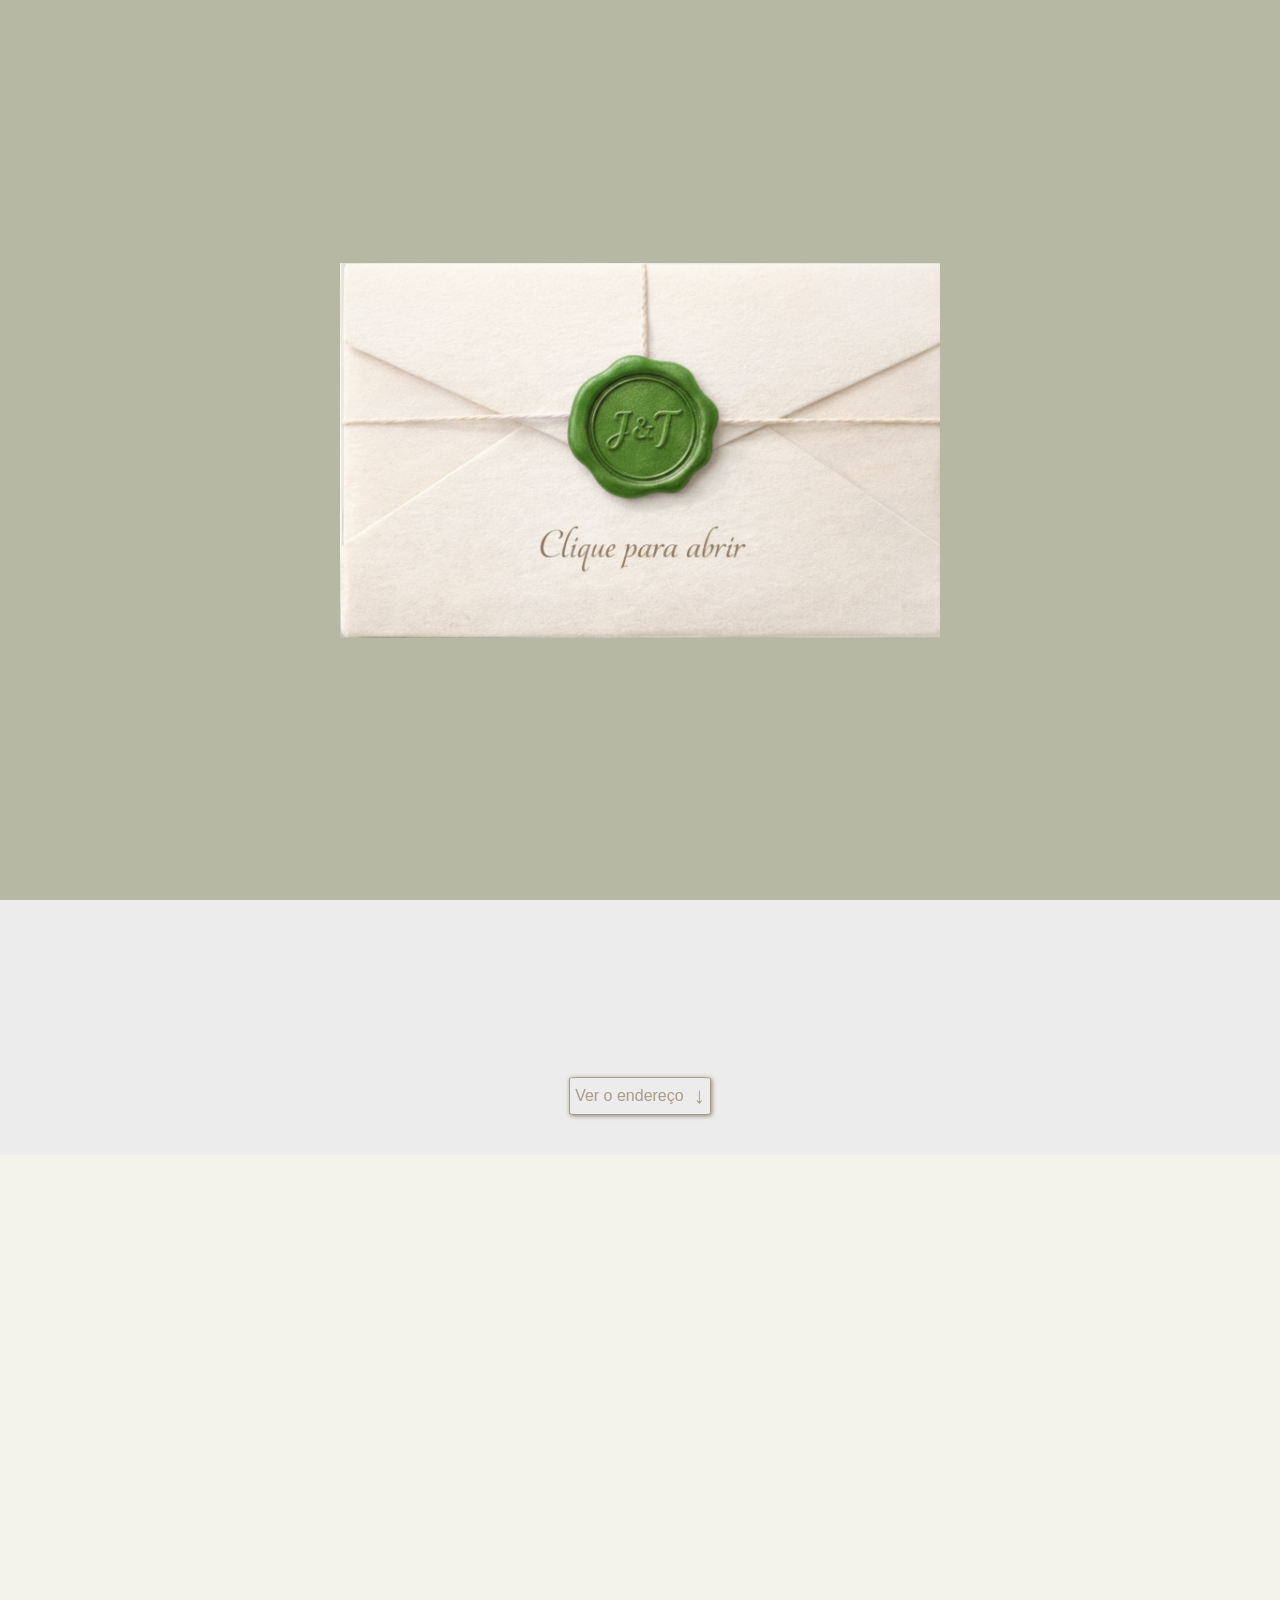
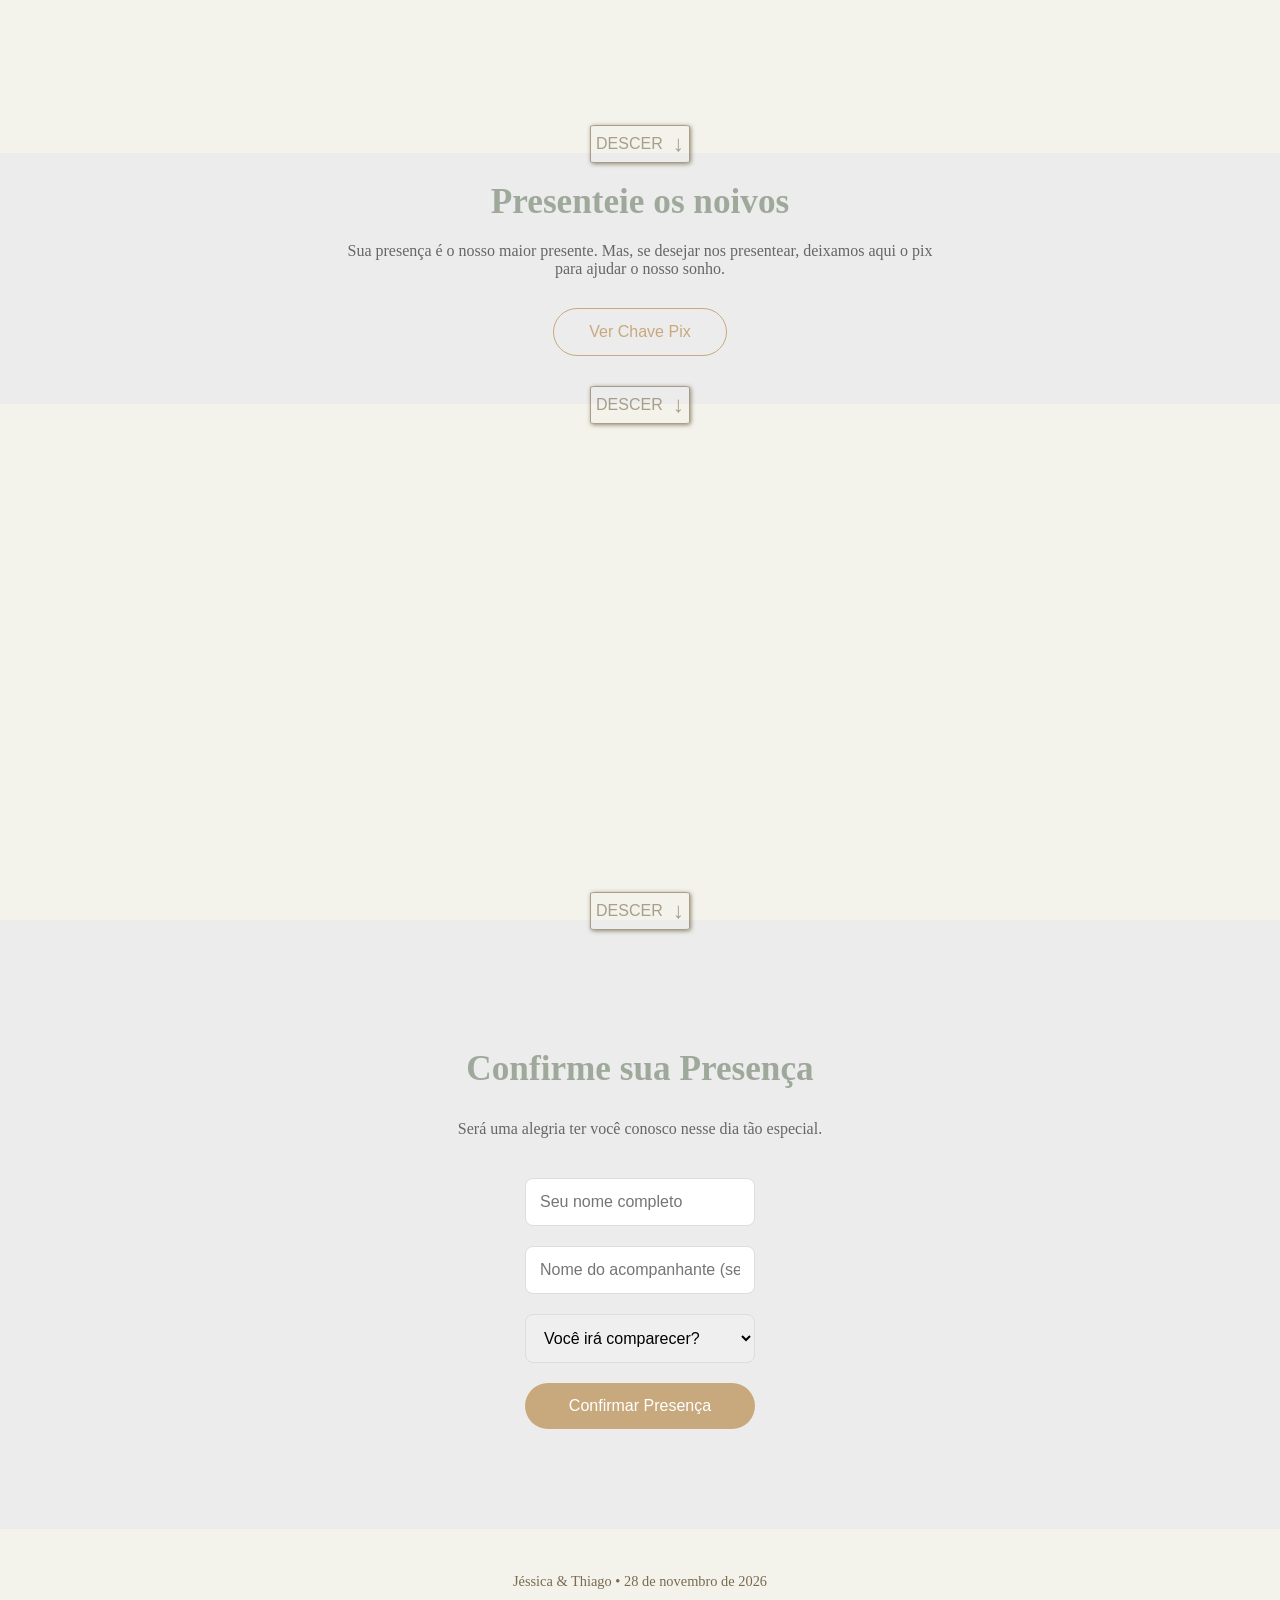
==== index.html @ 38c0928f "Gerando areas de pix, dressCode e rsvp" ====
<!doctype html>
<html lang="pt-br">
    <head>
        <meta charset="UTF-8" />
        <title>Jéssica & Thiago | Nosso Casamento</title>
        <meta name="viewport" content="width=device-width, initial-scale=1.0" />
        <link rel="icon" sizes="180x180" href="LOGO2.1.png" />
        <link rel="stylesheet" href="style.css" />
    </head>
    <body>
        
    <!-- CARTA -->
    <section class="cover" id="cover">
        <div class="invite">
            <button onclick="abrirConvite()" aria-label="Abrir convite"></button>
        </div>
    </section>

    <!-- TOPO AQUARELA -->
    <section class="top-image">
        <img src="topbanner.png" alt="Ilustração em aquarela">
    </section>
    
    <!-- PRIMEIRA TELA REAL -->
    <section class="hero">
        <h1 class="reveal">Jéssica & Thiago</h1>
        <p class="reveal delay-1">
            Com o coração cheio de amor, convidamos você para celebrar esse lindo momento conosco!
        </p>
        <span class="date reveal delay-2">
            28 • Novembro • 2026
        </span>

        <div class="countdown reveal delay-3">
            <div class="time-box">
                <span id="days">00</span>
                <small>Dias</small>
            </div>

            <div class="time-box">
                <span id="hours">00</span>
                <small>Horas</small>
            </div>

            <div class="time-box">
                <span id="minutes">00</span>
                <small>Min</small>
            </div>

            <div class="time-box">
                <span id="seconds">00</span>
                <small>Seg</small>
            </div>
        </div>

        <button class="scroll-indicator reveal delay-3" data-scroll="next" aria-label="Descer">
            <span>Nossa História</span>↓
        </button>
    </section>

    <!-- Nossa História -->
    <section class="story">
        <div class="story-container">

            <div class="story-image reveal">
                <img src="aqcasal.png" alt="Jéssica e Thiago">
            </div>

            <div class="story-text reveal delay-1">
                <h2>Um pouco sobre nós...</h2>

                <p>
                    Nossa história começou em <strong>11 de novembro de 2024</strong>, em uma simples conversa online.
                    Entre mensagens, risadas e longas trocas, Deus foi unindo dois corações que ainda não sabiam
                    o quanto estavam destinados um ao outro.
                </p>

                <p>
                    Hoje seguimos lado a lado, aprendendo a amar e a crescer juntos.
                    E no dia <strong>28 de novembro de 2026</strong>, diremos <strong>SIM</strong> ao nosso amor,
                    à nossa família e ao propósito que nos trouxe até aqui.
                </p>
            </div>

        </div>
        <button class="scroll-indicator reveal delay-3" data-scroll="next" aria-label="Descer">
            <span>Ver o endereço</span>↓
        </button>
    </section>

    <!-- Cerimônia & Recepção -->
    <section class="local">
        <div class="container">

            <h2 class="reveal">Cerimônia & Recepção</h2>

            <div class="local-grid">

                <!-- LADO ESQUERDO -->
                <div class="local-left">

                    <!-- Infos lado a lado -->
                    <div class="local-info reveal delay-1">

                        <div class="info-item">
                            <h3>Endereço</h3>
                            <p>
                                Av. Gaspar de Lemos, 450<br>
                                Ilha de Guaratiba<br>
                                Rio de Janeiro - RJ
                            </p>
                        </div>

                    </div>

                    <!-- MAPA -->
                    <div class="map-container reveal delay-2">
                        <iframe 
                            id="mapFrame"
                            src="https://www.google.com/maps/embed?pb=!1m18!1m12!1m3!1d2635.091921980804!2d-43.56248142468705!3d-22.991859079195276!2m3!1f0!2f0!3f0!3m2!1i1024!2i768!4f13.1!3m3!1m2!1s0x9be8ac54419315%3A0x8406a0c060c6f3f9!2sCasa%20das%20Pedras%20Festas%20e%20Eventos!5e1!3m2!1spt-BR!2sbr!4v1770852512045!5m2!1spt-BR!2sbr"
                            width="100%" 
                            height="250" 
                            style="border:0;" 
                            allowfullscreen="" 
                            loading="lazy">
                        </iframe>
                        
                        <!-- INPUT ROTA -->
                        <div class="route-box reveal delay-3">
                            <input 
                                type="text" 
                                id="origin" 
                                placeholder="Digite seu endereço..."
                            >
                            <button onclick="tracarRota()">Ver rota</button>
                        </div>
                    </div>


                </div>

                <!-- LADO DIREITO -->
                <div class="local-right reveal delay-2">
                    <div class="info-item">
                        <h3>Espaço</h3>
                        <p>Sítio Casa das Pedras</p>
                    </div>
                    
                    <img 
                        class="local-image" 
                        src="local-photo.jpeg" 
                        alt="Foto do local do casamento"
                    >
                </div>
            </div>
        </div>
        
        <button class="scroll-indicator reveal delay-3" data-scroll="next" aria-label="Descer">
            <span>DESCER</span>↓
        </button>
    </section>
    
    <!-- Presentes -->
    <section class="gifts">
        <div class="container">
            <h2>Presenteie os noivos</h2>
            <p>
                Sua presença é o nosso maior presente. 
                Mas, se desejar nos presentear, deixamos aqui o pix para ajudar o nosso sonho.
            </p>

            <button class="gift-button" id="btn-pix" onclick="mostrarPix()">Ver Chave Pix</button>

            <div id="pix-area" style="display: none; margin-top: 20px;">
                <p><strong>Banco Inter</strong>: Thiago Lopes Santos CPF: ***.702.367-**</p>
                <div id="qrcode-container"></div>
                <p style="font-size: 0.8rem; color: #888;">Aponte a câmera do celular para o código acima</p>

                <button class="gift-button" onclick="copiarPix()" style="margin-top: 10px; font-size: 0.8rem;">
                    Copiar código Pix
                </button>
            </div>
        </div>
        <button class="scroll-indicator reveal delay-3" data-scroll="next" aria-label="Descer">
            <span>DESCER</span>↓
        </button>
    </section>

<section class="manual-classico">
        <div class="container">
            <h2 class="reveal">Guia do Convidado</h2>
            
            <div class="lista-ilustrada">
                
                <div class="item-manual reveal delay-1">
                    <div class="imagem-icone">
                        <img src="dressCode.png" alt="Ícone Traje"> </div>
                    <div class="texto-manual">
                        <h3>Traje Esporte Fino</h3>
                        <p>Sugerimos tons suaves. Para elas, vestidos fluidos; para eles, camisa social e calça de sarja ou social.</p>
                    </div>
                </div>

                <div class="item-manual reveal delay-2">
                    <div class="imagem-icone">
                        <img src="grama.png" alt="Ícone Sapato"> </div>
                    <div class="texto-manual">
                        <h3>Dica para as Convidadas</h3>
                        <p>A cerimônia será em área externa. Recomendamos saltos mais largos (blocado ou anabela) para sua comodidade no gramado.</p>
                    </div>
                </div>

                <div class="item-manual reveal delay-3">
                    <div class="imagem-icone">
                        <img src="relogio.png" alt="Ícone Horário"> </div>
                    <div class="texto-manual">
                        <h3>Horário</h3>
                        <p>Nossa celebração começa às 14:00h. Sua pontualidade é um carinho especial com os noivos.</p>
                    </div>
                </div>

            </div>
        </div>
        <button class="scroll-indicator reveal delay-3" data-scroll="next" aria-label="Descer">
            <span>DESCER</span>↓
        </button>
    </section>

    <section class="rsvp">
        <div class="container">
            <h2>Confirme sua Presença</h2>
            <p>Será uma alegria ter você conosco nesse dia tão especial.</p>

            <form class="rsvp-form">
                <input type="text" placeholder="Seu nome completo" required>
                <input type="text" placeholder="Nome do acompanhante (se houver)">
                
                <select required>
                    <option value="">Você irá comparecer?</option>
                    <option>Sim, estarei presente!</option>
                    <option>Não poderei comparecer</option>
                </select>

                <button type="submit">Confirmar Presença</button>
            </form>
        </div>
    </section>


    <footer class="footer">
        <p>
            Jéssica & Thiago • 28 de novembro de 2026
        </p>
    </footer>

    <script src="script.js"></script>
    </body>
</html>
---- style.css ----
body {
    margin: 0;
    background-color: #f3f3ec;
    font-family: serif;
}

.container {
    display: flex;
    flex-direction: column;
    align-items: center;
}

h2 {
    max-width: 520px;
    font-size: 2rem;
    margin-bottom: 24px;
    color: #9fa99b;
}


/* CARTA */

.cover {
    position: fixed;
    inset: 0;
    background-color: #b6b8a3;
    display: flex;
    align-items: center;
    justify-content: center;
    z-index: 10;
    transition: opacity 0.8s ease, transform 0.8s ease;
}

.cover.open {
    opacity: 0;
    transform: scale(1.05);
    pointer-events: none;
}


.invite {
    width: 600px;
    height: 400px;
    background-image: url("carta2.png");
    background-size: contain;
    background-repeat: no-repeat;
    background-position: center;
    position: relative;
}

.invite button {
    position: absolute;
    top: 50%;
    left: 50%;
    width: 160px;
    height: 160px;
    transform: translate(-50%, -50%);
    border: none;
    background: transparent;
    cursor: pointer;
}

/* TELA PRINCIPAL */
.top-image {
    display: flex;
    justify-content: center;
    align-items: center;
    width: 100%;
    height: 50vh;
    overflow: hidden;
}

.top-image img {
    width: 100%;
    height: 100%;
    object-position: bottom;
    object-fit: cover;
}


.hero {
    background-color: #f3f3ec;
    margin-top: -190px;
    padding: 80px 20px 40px;
    border-radius: 40px 40px 0 0;
    text-align: center;
}

.hero h1 {
    font-size: 3rem;
    font-weight: 400;
    margin-bottom: 18px;
    color: #6b5b3e;
}
.hero p {
    font-size: 1.1rem;
    max-width: 480px;
    line-height: 1.6;
    color: #7a6a4f;
    margin: 0 auto;
    margin-bottom: 10px;
}

.hero .date {
    font-size: 1.20rem;
    letter-spacing: 2px;
    color: #8a7b5f;
}

/* CONTAGEM REGRESSIVA */
.countdown {
    display: flex;
    justify-content: center;
    gap: 20px;
    margin-top: 10px;
    flex-wrap: wrap;
}

.time-box {
    background: rgba(255, 255, 255, 0.6);
    color: #8a7b5f;
    padding: 16px 20px;
    border-radius: 16px;
    min-width: 80px;
    text-align: center;
    backdrop-filter: blur(6px);
}

.time-box span {
    display: block;
    font-size: 2rem;
    font-weight: 600;
}

.time-box small {
    font-size: 0.75rem;
    letter-spacing: 1px;
    text-transform: uppercase;
}


.reveal {
    opacity: 0;
    transform: translateY(20px);
    transition: opacity 0.8s ease, transform 0.8s ease;
}

.reveal.active {
    opacity: 1;
    transform: translateY(0);
}


.scroll-indicator {
    display: flex;
    gap: 10px;
    justify-content: center;
    align-items: center;
    margin: 10px auto;
    padding: 5px;
    font-size:1.4rem;
    color: #8a7b5f;
    background: none;
    cursor: pointer;
    opacity: 0.7;
    border: 1px solid;
    border-radius: 5%;
    box-shadow: 1px 1px 4px #6b5b3e;
    animation: float 2.2s ease-in-out infinite;
}
.scroll-indicator span{
    font-weight: thinner;
    font-size:1rem;
    margin: 0;
}

/* Animação da entrada */
.delay-1 {
    transition-delay: 0.2s;
}

.delay-2 {
    transition-delay: 0.4s;
}
/* delay maior pra seta entrar por último */
.delay-3 {
    transition-delay: 0.6s;
}
.delay-4 {
    transition-delay: 1s;
}
/* animação suave de “respiração”  para a seta*/
@keyframes float {
    0%, 100% {
        transform: translateY(0);
    }
    50% {
        transform: translateY(8px);
    }
}


/*  Seção Nossa História */
.story {
    background-color: #ececec;
    padding: 50px 20px;
    display: flex;
    flex-direction: column;
}

.story-container {
    max-width: 1000px;
    margin: 0 auto;
    display: grid;
    grid-template-columns: 1fr 1fr;
    gap: 48px;
    align-items: center;
}


.story-image img {
    width: 100%;
    height: 300px;
    border-radius: 24px;
    object-fit: cover;
}

.story-text h2 {
    max-width: 520px;
    font-size: 2rem;
    margin-bottom: 24px;
    color: #9fa99b;
}

.story-text p {
    margin-bottom: 16px;
    line-height: 1.7;
    width: 100%;
    font-size: 1rem;
    color: #9fa99b;
}
/* Cerimonial e Recepção */

.local {
    padding: 0px 20px;
    background-color: #f3f3ec;
}

.local .container {
    max-width: 1100px;
    margin: 0 auto;
}

.local h2 {
    text-align: center;
    font-size: 2rem;
    color: #8a7b5f;
    margin-bottom: 20px;
}

/* GRID PRINCIPAL */
.local-grid {
    display: grid;
    grid-template-columns: 1.2fr 1fr;
    gap: 40px;
    align-items: start;
}

/* INFO LADO A LADO */
.local-info {
    display: grid;
    grid-template-columns: 1fr 1fr;
    gap: 30px;
    margin-bottom: 0px;
}

.info-item h3 {
    font-size: 0.9rem;
    text-transform: uppercase;
    letter-spacing: 2px;
    color: #a38f6b;
    margin-bottom: 6px;
}

.info-item p {
    font-size: 1rem;
    color: #6b5b3e;
    line-height: 1.6;
}

/* MAPA */
.map-container {
    border-radius: 16px;
    overflow: hidden;
    margin-bottom: 20px;
}

/* INPUT + BOTÃO */
.route-box {
    display: flex;
    gap: 10px;
}

.route-box input {
    flex: 1;
    padding: 12px;
    border-radius: 8px;
    border: 1px solid #d4cbb8;
    font-size: 0.9rem;
}

.route-box button {
    padding: 12px 20px;
    border: none;
    background-color: #8a7b5f;
    color: white;
    border-radius: 8px;
    cursor: pointer;
    transition: 0.3s;
}

.route-box button:hover {
    background-color: #6b5b3e;
}

/* IMAGEM */
.local-image {
    width: 100%;
    max-height: 350px;
    height: 100%;
    border-radius: 24px;
    object-fit: cover;
}

/* =========================
    GIFTS
========================= */

.gifts {
    padding: 0px 20px;
    text-align: center;
    background: #ececec;
}

.gifts h2 {
    font-size: 2.2rem;
    margin-bottom: 20px;
    font-family: 'Playfair Display', serif;
}

.gifts p {
    max-width: 600px;
    margin: 0 auto 30px auto;
    color: #666;
}

.gift-button {
    padding: 14px 35px;
    border-radius: 30px;
    border: 1px solid #c8a97e;
    background: transparent;
    color: #c8a97e;
    font-size: 1rem;
    cursor: pointer;
    transition: 0.3s ease;
}

.gift-button:hover {
    background: #c8a97e;
    color: white;
}

#qrcode-container img {
    border: 10px solid white;
    box-shadow: 0 4px 10px rgba(0,0,0,0.1);
    border-radius: 10px;
    margin: 15px 0;
    max-width: 200px;
}

/* =========================
    DRESS CODE
========================= */
.manual-classico {
    padding: 0px 20px;
    background-color: #f3f3ec;
}

.lista-ilustrada {
    max-width: 650px;
    margin: 40px auto 0;
    display: flex;
    flex-direction: column;
    gap: 40px; /* Espaço entre cada item da lista */
}

.item-manual {
    display: flex;
    align-items: center; /* Centraliza imagem e texto na mesma linha */
    gap: 30px;
}

.imagem-icone {
    flex: 0 0 80px; /* Largura fixa para a imagem não "esmagar" */
    height: 80px;
    display: flex;
    justify-content: center;
    align-items: center;
}

.imagem-icone img {
    width: 100%;
    height: auto;
    object-fit: contain;
    /* opcional: filtro para deixar as imagens em tom sépia ou suave */
    filter: sepia(0.2) opacity(0.8);
}

.texto-manual {
    text-align: left;
}

.texto-manual h3 {
    margin: 0 0 8px 0;
    font-family: 'Playfair Display', serif; /* Se tiver essa fonte, fica lindo */
    color: #8a7b5f;
    font-size: 1.3rem;
    font-weight: 400;
}

.texto-manual p {
    margin: 0;
    color: #7a6a4f;
    font-size: 1rem;
    line-height: 1.5;
}

/* Responsividade para celular */
@media (max-width: 600px) {
    .item-manual {
        flex-direction: column; /* No celular, a imagem fica em cima do texto */
        text-align: center;
        gap: 15px;
    }
    .texto-manual {
        text-align: center;
    }
}


/* =========================
    RSVP
========================= */

.rsvp {
    padding: 100px 20px;
    text-align: center;
    background: #ececec;
}

.rsvp h2 {
    font-size: 2.2rem;
    margin-bottom: 15px;
    font-family: 'Playfair Display', serif;
}

.rsvp p {
    color: #666;
    margin-bottom: 40px;
}

.rsvp-form {
    max-width: 500px;
    margin: 0 auto;
    display: flex;
    flex-direction: column;
    gap: 20px;
}

.rsvp-form input,
.rsvp-form select {
    padding: 14px;
    border-radius: 8px;
    border: 1px solid #ddd;
    font-size: 1rem;
    outline: none;
    transition: 0.3s ease;
}

.rsvp-form input:focus,
.rsvp-form select:focus {
    border-color: #c8a97e;
    box-shadow: 0 0 0 2px rgba(200,169,126,0.2);
}

.rsvp-form button {
    padding: 14px;
    border: none;
    border-radius: 30px;
    background: #c8a97e;
    color: white;
    font-size: 1rem;
    cursor: pointer;
    transition: 0.3s ease;
}

.rsvp-form button:hover {
    background: #b8956b;
    transform: translateY(-2px);
}

.btn-primary {
    padding: 14px 30px;
    border-radius: 30px;
    border: none;
    background: #c8a97e;
    color: white;
    cursor: pointer;
    transition: 0.3s ease;
}

.btn-primary:hover {
    background: #b8956b;
    transform: translateY(-2px);
}

/* Footer */
.footer {
    padding: 30px 20px;
    text-align: center;
    font-size: 0.9rem;
    color: #7a6a4f;
}


/* RESPONSIVIDADE */

@media (max-width: 768px) {
    .top-image {
        height: 50vh;
    }

    .hero {
        margin-top: -130px;
        padding: 60px 16px 32px;
    }

    .hero h1 {
        font-size: 2rem;
        margin-bottom: 12px;
    }

    .hero p {
        font-size: 1rem;
        line-height: 1.6;
        max-width: 100%;
        margin-bottom: 20px;
    }

    .hero .date {
        font-size: 1.2rem;
        letter-spacing: 1.5px;
        margin-bottom: 32px;
    }

    .time-box {
        min-width: 20px;
        padding: 14px;
    }

    .time-box span {
        font-size: 1.6rem;
    }

    .scroll-indicator {
        font-size: 1rem;
        margin-top: 2px;
    }

    .scroll-indicator span{
        margin: 0;
    }

    .invite {
        width: 90%;
        height: 300px;
    }

    .invite button {
        width: 120px;
        height: 120px;
    }

    .story {
        padding: 20px 16px;
    }

    .story-image img {
        width: 95%;
        height: 40vh;
        object-fit: cover;
    }

    .story-container {
        grid-template-columns: 1fr;
        gap: 8px;
    }

    .story-text h2 {
        text-align: center;
    }

    .story-text p {
        text-align: center;
        font-size: 1rem;
    }
    
    .local-grid {
        grid-template-columns: 1fr;
    }


    .local-info {
        grid-template-columns: 1fr;
        text-align: center;
    }

    .route-box {
        flex-direction: column;
    }

    .route-box button {
        width: 100%;
    }

    .rsvp,
    .gifts,
    .dresscode {
        padding: 0px 20px;
    }

    .rsvp h2,
    .gifts h2,
    .dresscode h2 {
        font-size: 1.8rem;
    }
}
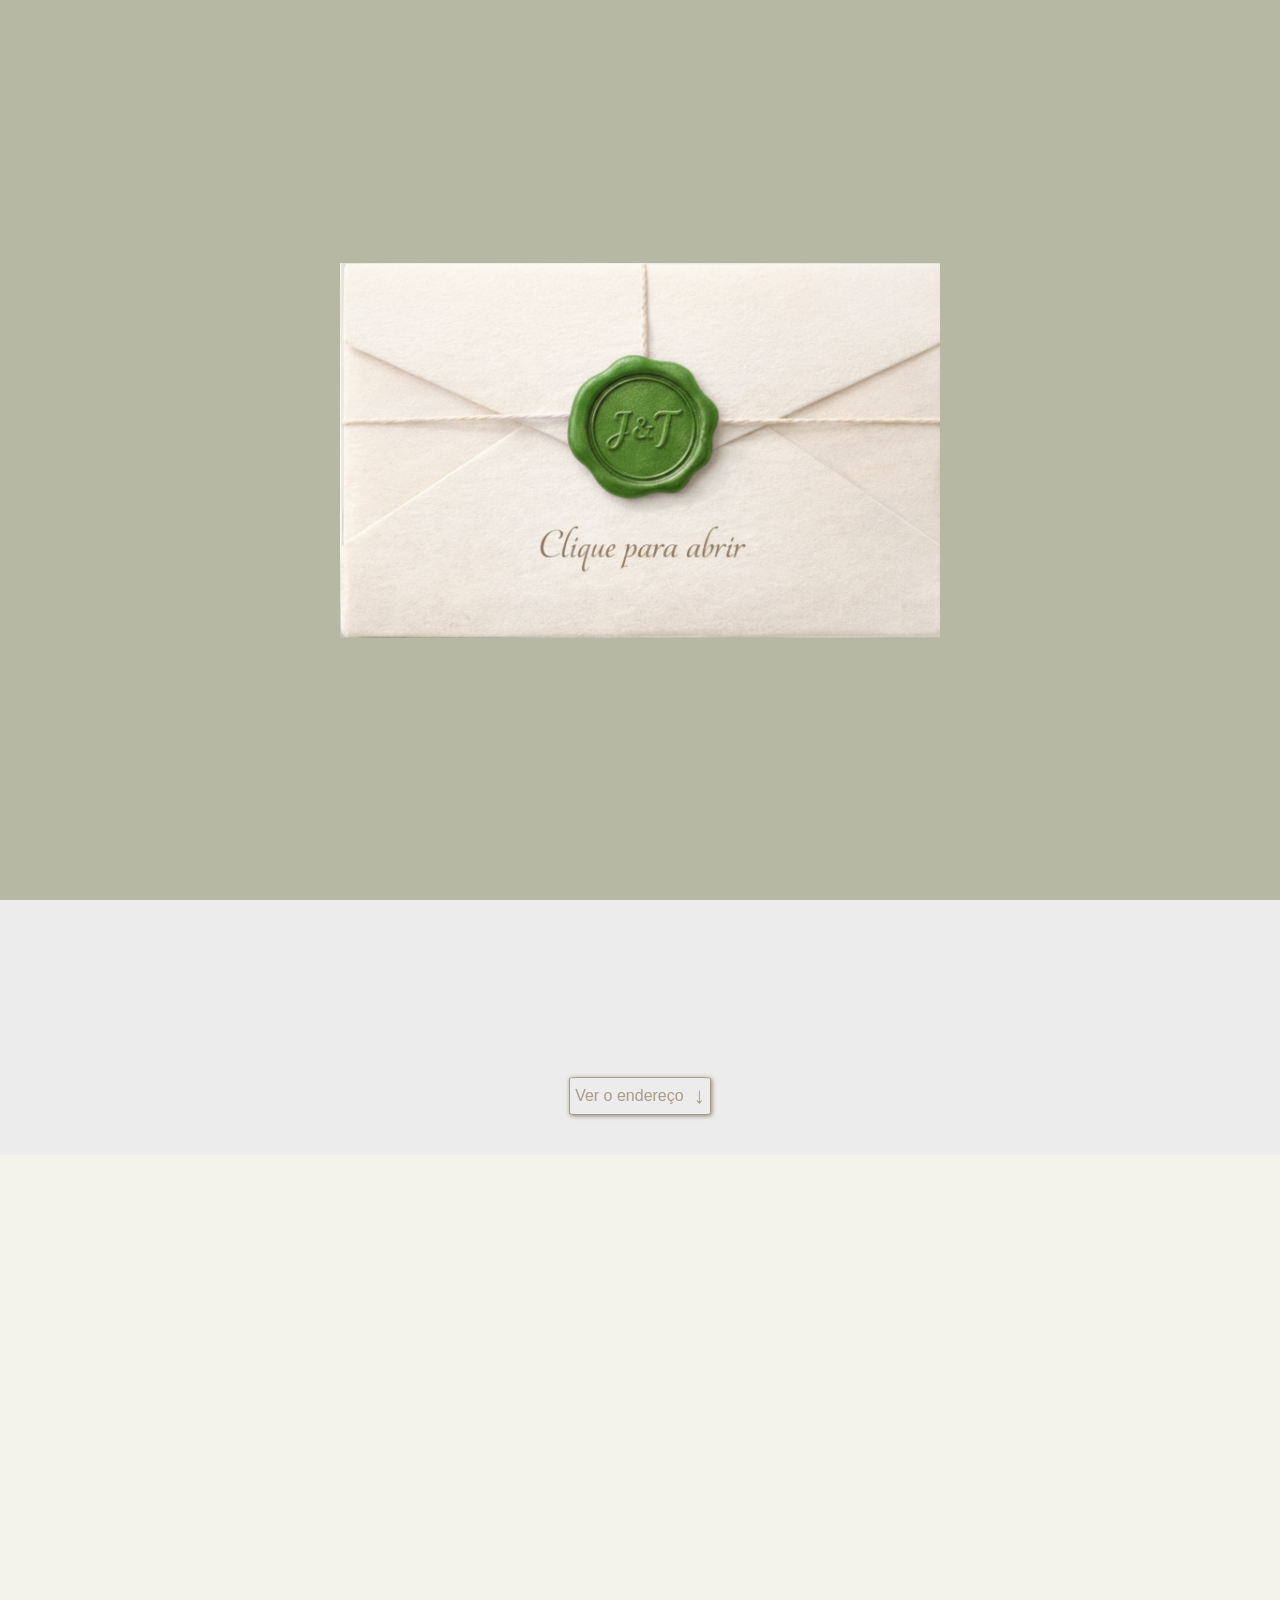
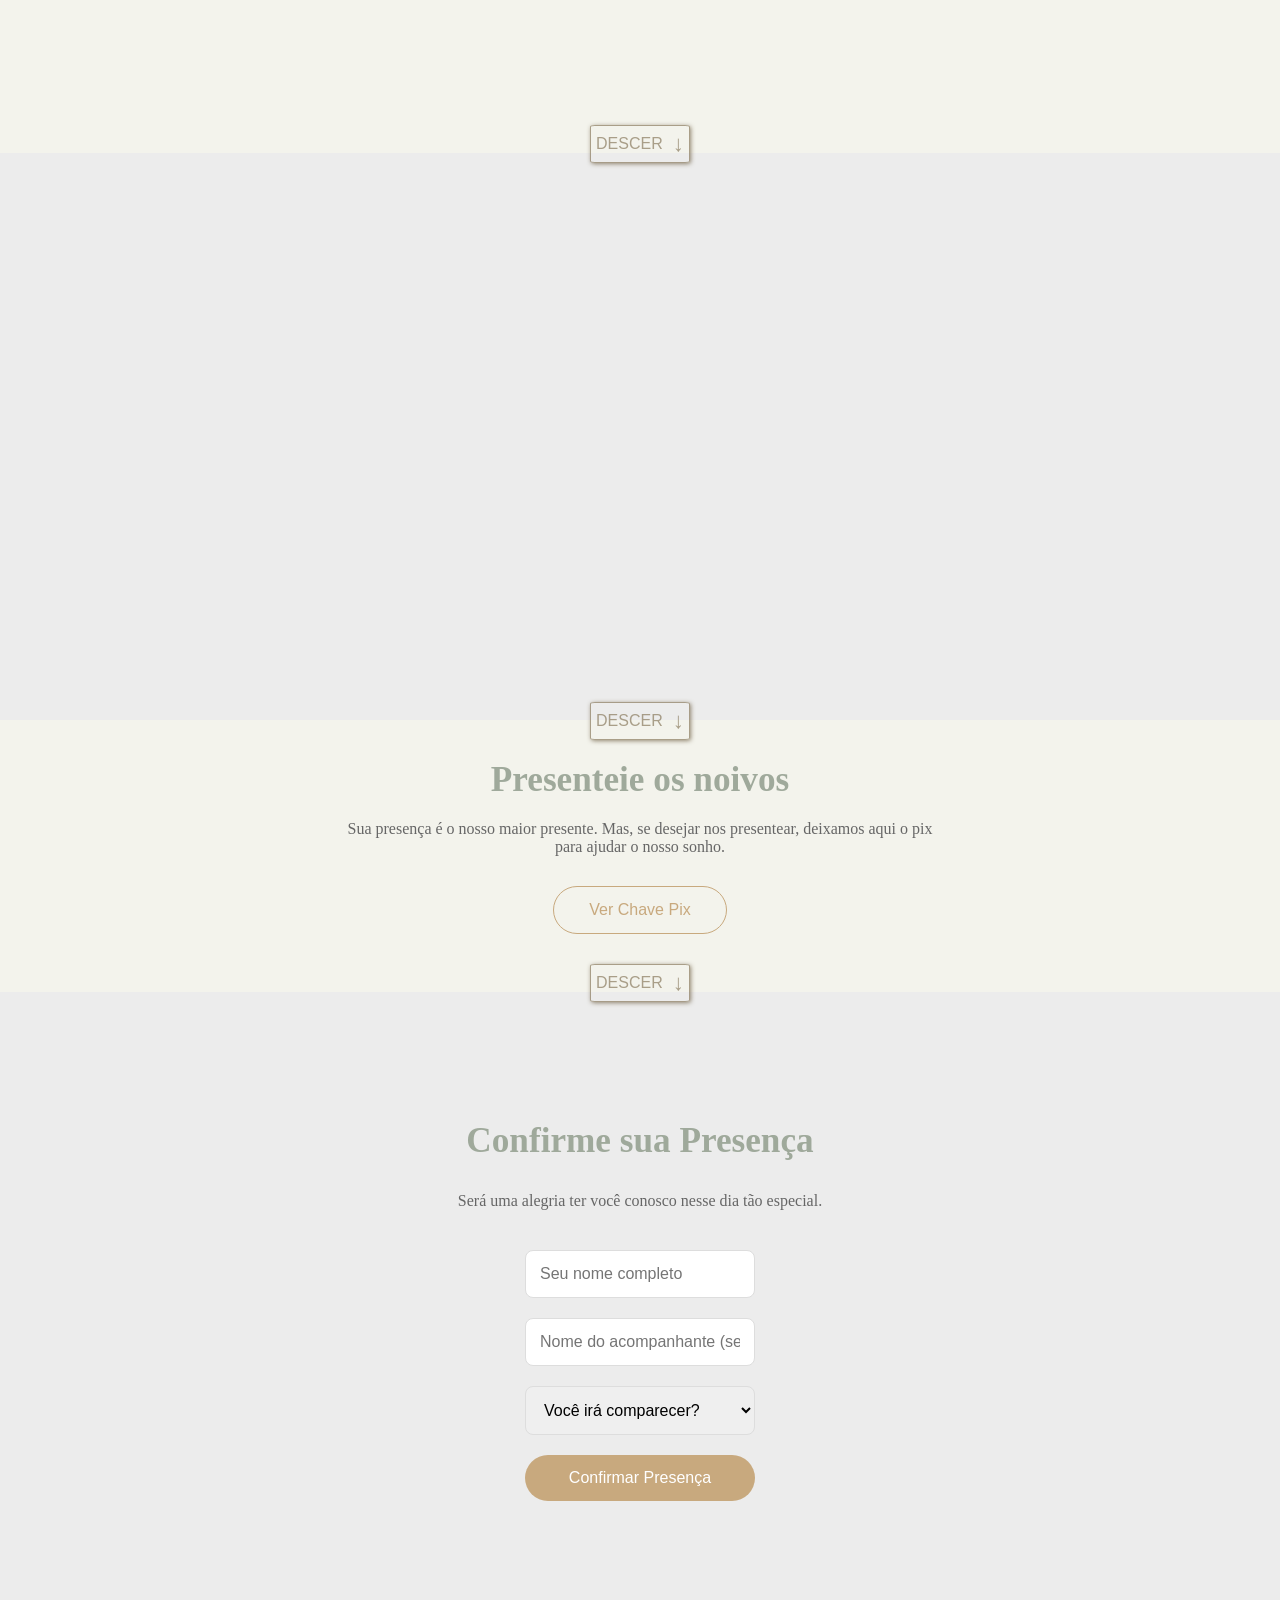
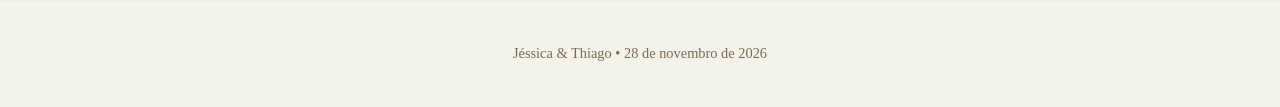
==== commit 1a426b62: "Editando e gerando guia para convidados e estilização" ====
--- a/index.html
+++ b/index.html
@@ -29,7 +29,7 @@
         </p>
         <span class="date reveal delay-2">
             28 • Novembro • 2026
-        </span>
+        </span> 
 
         <div class="countdown reveal delay-3">
             <div class="time-box">
@@ -95,13 +95,23 @@
             <h2 class="reveal">Cerimônia & Recepção</h2>
 
             <div class="local-grid">
-
+                <!-- LADO DIREITO -->
+                <div class="local-right reveal delay-2">
+                    <div class="info-item">
+                        <h3>Espaço</h3>
+                        <p>Sítio Casa das Pedras</p>
+                    </div>
+                    
+                    <img 
+                        class="local-image" 
+                        src="local-photo.jpeg" 
+                        alt="Foto do local do casamento"
+                    >
+                </div>
                 <!-- LADO ESQUERDO -->
                 <div class="local-left">
-
                     <!-- Infos lado a lado -->
                     <div class="local-info reveal delay-1">
-
                         <div class="info-item">
                             <h3>Endereço</h3>
                             <p>
@@ -110,9 +120,7 @@
                                 Rio de Janeiro - RJ
                             </p>
                         </div>
-
-                    </div>
-
+                    </div>
                     <!-- MAPA -->
                     <div class="map-container reveal delay-2">
                         <iframe 
@@ -132,25 +140,9 @@
                                 id="origin" 
                                 placeholder="Digite seu endereço..."
                             >
-                            <button onclick="tracarRota()">Ver rota</button>
+                            <button onclick="tracarRota()">Buscar rota</button>
                         </div>
                     </div>
-
-
-                </div>
-
-                <!-- LADO DIREITO -->
-                <div class="local-right reveal delay-2">
-                    <div class="info-item">
-                        <h3>Espaço</h3>
-                        <p>Sítio Casa das Pedras</p>
-                    </div>
-                    
-                    <img 
-                        class="local-image" 
-                        src="local-photo.jpeg" 
-                        alt="Foto do local do casamento"
-                    >
                 </div>
             </div>
         </div>
@@ -160,65 +152,67 @@
         </button>
     </section>
     
-    <!-- Presentes -->
-    <section class="gifts">
-        <div class="container">
-            <h2>Presenteie os noivos</h2>
-            <p>
-                Sua presença é o nosso maior presente. 
-                Mas, se desejar nos presentear, deixamos aqui o pix para ajudar o nosso sonho.
-            </p>
-
-            <button class="gift-button" id="btn-pix" onclick="mostrarPix()">Ver Chave Pix</button>
-
-            <div id="pix-area" style="display: none; margin-top: 20px;">
-                <p><strong>Banco Inter</strong>: Thiago Lopes Santos CPF: ***.702.367-**</p>
-                <div id="qrcode-container"></div>
-                <p style="font-size: 0.8rem; color: #888;">Aponte a câmera do celular para o código acima</p>
-
-                <button class="gift-button" onclick="copiarPix()" style="margin-top: 10px; font-size: 0.8rem;">
-                    Copiar código Pix
-                </button>
-            </div>
-        </div>
-        <button class="scroll-indicator reveal delay-3" data-scroll="next" aria-label="Descer">
-            <span>DESCER</span>↓
-        </button>
-    </section>
-
-<section class="manual-classico">
+    <!-- Guia do Convidado-->
+    <section class="manual-classico">
         <div class="container">
             <h2 class="reveal">Guia do Convidado</h2>
             
             <div class="lista-ilustrada">
+
+                <div class="item-manual reveal delay-1">
+                    <div class="imagem-icone">
+                        <img src="time.png" alt="Ícone Relógio"> </div>
+                    <div class="texto-manual">
+                        <h3>Nosso grande momento começa às 15:00h!</h3>
+                        <p>Chegue <strong>30 minutos</strong> antes para se acomodar com tranquilidade e aproveitar cada detalhe preparado com carinho.</p>
+                        <p>Recomendamos que saiam com antecedência, pois a região pode apresentar <strong>trânsito</strong> em determinados horários. Utilize o <strong>mapa</strong> disponível neste site para facilitar sua rota.</p>
+                    </div>
+                </div>
                 
                 <div class="item-manual reveal delay-1">
                     <div class="imagem-icone">
                         <img src="dressCode.png" alt="Ícone Traje"> </div>
                     <div class="texto-manual">
                         <h3>Traje Esporte Fino</h3>
-                        <p>Sugerimos tons suaves. Para elas, vestidos fluidos; para eles, camisa social e calça de sarja ou social.</p>
-                    </div>
-                </div>
-
-                <div class="item-manual reveal delay-2">
+                        <p>Nosso casamento será ao ar livre, em meio à natureza. Sugerimos traje esporte fino e calçados confortáveis para melhor aproveitarem a celebração.</p>
+                    </div>
+                </div>
+                
+                <div class="item-manual reveal delay-1">
                     <div class="imagem-icone">
-                        <img src="grama.png" alt="Ícone Sapato"> </div>
+                        <img src="car.png" alt="Ícone Carro"> </div>
                     <div class="texto-manual">
-                        <h3>Dica para as Convidadas</h3>
-                        <p>A cerimônia será em área externa. Recomendamos saltos mais largos (blocado ou anabela) para sua comodidade no gramado.</p>
-                    </div>
-                </div>
-
-                <div class="item-manual reveal delay-3">
-                    <div class="imagem-icone">
-                        <img src="relogio.png" alt="Ícone Horário"> </div>
-                    <div class="texto-manual">
-                        <h3>Horário</h3>
-                        <p>Nossa celebração começa às 14:00h. Sua pontualidade é um carinho especial com os noivos.</p>
-                    </div>
-                </div>
-
+                        <h3>Estacionamento</h3>
+                        <p>O local conta com estacionamento no próprio espaço para maior comodidade dos convidados.</p>
+                    </div>
+                </div>
+
+            </div>
+        </div>
+        <button class="scroll-indicator reveal delay-3" data-scroll="next" aria-label="Descer">
+            <span>DESCER</span>↓
+        </button>
+    </section>
+
+    <!-- Presentes -->
+    <section class="gifts">
+        <div class="container">
+            <h2>Presenteie os noivos</h2>
+            <p>
+                Sua presença é o nosso maior presente. 
+                Mas, se desejar nos presentear, deixamos aqui o pix para ajudar o nosso sonho.
+            </p>
+
+            <button class="gift-button" id="btn-pix" onclick="mostrarPix()">Ver Chave Pix</button>
+
+            <div id="pix-area" style="display: none; margin-top: 20px;">
+                <p><strong>Banco Inter</strong>: Thiago Lopes Santos CPF: ***.702.367-**</p>
+                <div id="qrcode-container"></div>
+                <p style="font-size: 0.8rem; color: #888;">Aponte a câmera do celular para o código acima</p>
+
+                <button class="gift-button" onclick="copiarPix()" style="margin-top: 10px; font-size: 0.8rem;">
+                    Copiar código Pix
+                </button>
             </div>
         </div>
         <button class="scroll-indicator reveal delay-3" data-scroll="next" aria-label="Descer">
--- a/style.css
+++ b/style.css
@@ -1,3 +1,6 @@
+/* =========================
+    PADRÃO
+========================= */
 body {
     margin: 0;
     background-color: #f3f3ec;
@@ -18,7 +21,9 @@
 }
 
 
-/* CARTA */
+/* =========================
+    CARTA DE CONVITE
+========================= */
 
 .cover {
     position: fixed;
@@ -60,7 +65,10 @@
     cursor: pointer;
 }
 
-/* TELA PRINCIPAL */
+
+/* =========================
+    HOME
+========================= */
 .top-image {
     display: flex;
     justify-content: center;
@@ -200,7 +208,9 @@
 }
 
 
-/*  Seção Nossa História */
+/* =========================
+    NOSSA HISTÓRIA
+========================= */
 .story {
     background-color: #ececec;
     padding: 50px 20px;
@@ -239,7 +249,10 @@
     font-size: 1rem;
     color: #9fa99b;
 }
-/* Cerimonial e Recepção */
+
+/* =========================
+    CERIMONIAL & RECEPÇÃO
+========================= */
 
 .local {
     padding: 0px 20px;
@@ -333,13 +346,71 @@
 }
 
 /* =========================
+    GUIA DO CONVIDADO
+========================= */
+.manual-classico {
+    padding: 0px 20px;
+    background-color: #ececec;
+}
+
+.lista-ilustrada {
+    max-width: 650px;
+    margin: 40px auto 0;
+    display: flex;
+    flex-direction: column;
+    gap: 40px; /* Espaço entre cada item da lista */
+}
+
+.item-manual {
+    display: flex;
+    align-items: center; /* Centraliza imagem e texto na mesma linha */
+    gap: 30px;
+}
+
+.imagem-icone {
+    flex: 0 0 80px; /* Largura fixa para a imagem não "esmagar" */
+    height: 80px;
+    display: flex;
+    justify-content: center;
+    align-items: center;
+}
+
+.imagem-icone img {
+    width: 100%;
+    height: 100px;
+    object-fit: contain;
+    /* opcional: filtro para deixar as imagens em tom sépia ou suave */
+    filter: sepia(0.2) opacity(0.8);
+}
+
+.texto-manual {
+    text-align: left;
+}
+
+.texto-manual h3 {
+    margin: 0 0 8px 0;
+    font-family: 'Playfair Display', serif; /* Se tiver essa fonte, fica lindo */
+    color: #8a7b5f;
+    font-size: 1.3rem;
+    font-weight: 400;
+}
+
+.texto-manual p {
+    margin: 0;
+    color: #7a6a4f;
+    font-size: 1rem;
+    line-height: 1.5;
+}
+
+
+/* =========================
     GIFTS
 ========================= */
 
 .gifts {
     padding: 0px 20px;
     text-align: center;
-    background: #ececec;
+    background: #f3f3ec;
 }
 
 .gifts h2 {
@@ -378,75 +449,6 @@
     max-width: 200px;
 }
 
-/* =========================
-    DRESS CODE
-========================= */
-.manual-classico {
-    padding: 0px 20px;
-    background-color: #f3f3ec;
-}
-
-.lista-ilustrada {
-    max-width: 650px;
-    margin: 40px auto 0;
-    display: flex;
-    flex-direction: column;
-    gap: 40px; /* Espaço entre cada item da lista */
-}
-
-.item-manual {
-    display: flex;
-    align-items: center; /* Centraliza imagem e texto na mesma linha */
-    gap: 30px;
-}
-
-.imagem-icone {
-    flex: 0 0 80px; /* Largura fixa para a imagem não "esmagar" */
-    height: 80px;
-    display: flex;
-    justify-content: center;
-    align-items: center;
-}
-
-.imagem-icone img {
-    width: 100%;
-    height: auto;
-    object-fit: contain;
-    /* opcional: filtro para deixar as imagens em tom sépia ou suave */
-    filter: sepia(0.2) opacity(0.8);
-}
-
-.texto-manual {
-    text-align: left;
-}
-
-.texto-manual h3 {
-    margin: 0 0 8px 0;
-    font-family: 'Playfair Display', serif; /* Se tiver essa fonte, fica lindo */
-    color: #8a7b5f;
-    font-size: 1.3rem;
-    font-weight: 400;
-}
-
-.texto-manual p {
-    margin: 0;
-    color: #7a6a4f;
-    font-size: 1rem;
-    line-height: 1.5;
-}
-
-/* Responsividade para celular */
-@media (max-width: 600px) {
-    .item-manual {
-        flex-direction: column; /* No celular, a imagem fica em cima do texto */
-        text-align: center;
-        gap: 15px;
-    }
-    .texto-manual {
-        text-align: center;
-    }
-}
-
 
 /* =========================
     RSVP
@@ -633,6 +635,15 @@
         width: 100%;
     }
 
+    .item-manual {
+        flex-direction: column; /* No celular, a imagem fica em cima do texto */
+        text-align: center;
+        gap: 15px;
+    }
+    .texto-manual {
+        text-align: center;
+    }
+
     .rsvp,
     .gifts,
     .dresscode {
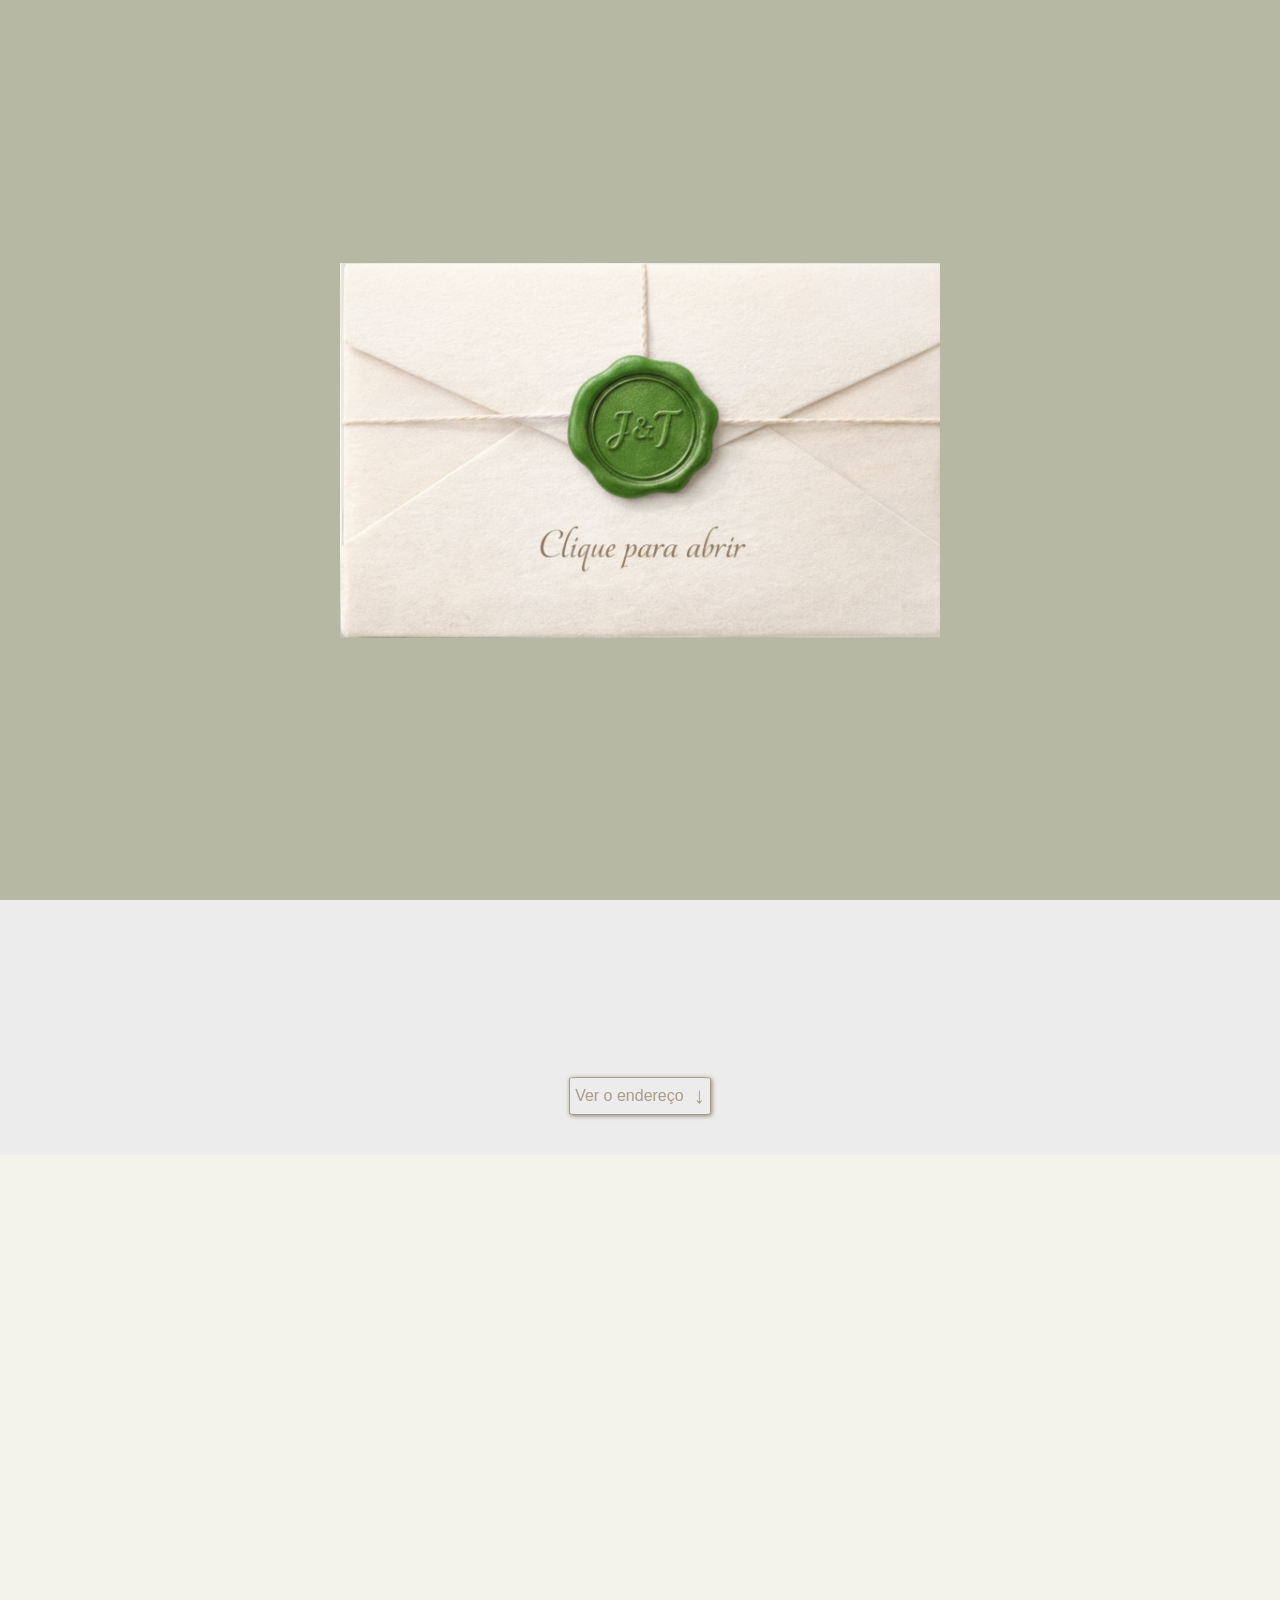
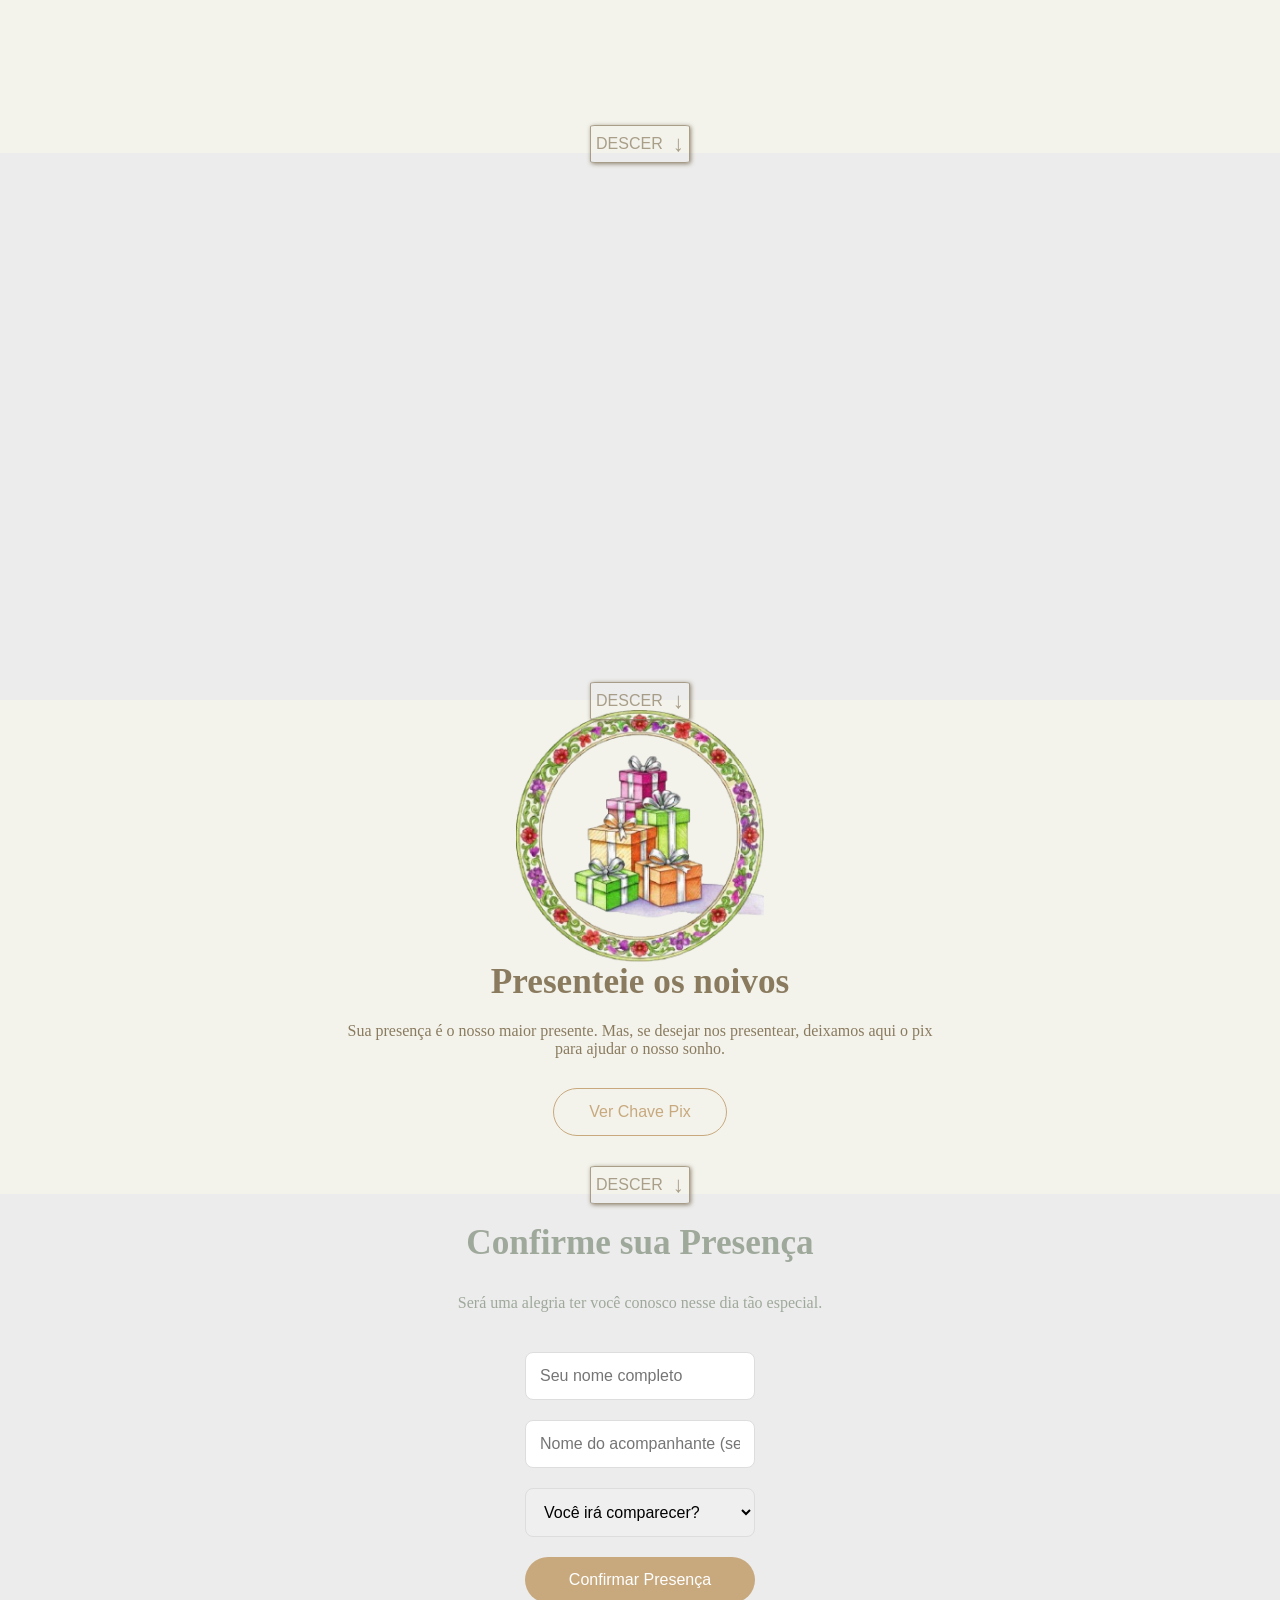
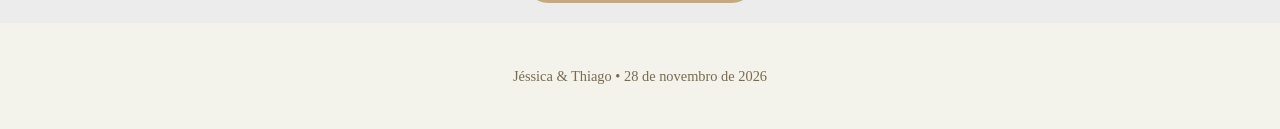
==== commit aeb87a1a: "Configurando a seção gift" ====
--- a/index.html
+++ b/index.html
@@ -197,6 +197,7 @@
     <!-- Presentes -->
     <section class="gifts">
         <div class="container">
+            <img src="gift.png" alt="Presentes"/>
             <h2>Presenteie os noivos</h2>
             <p>
                 Sua presença é o nosso maior presente. 
--- a/style.css
+++ b/style.css
@@ -358,17 +358,17 @@
     margin: 40px auto 0;
     display: flex;
     flex-direction: column;
-    gap: 40px; /* Espaço entre cada item da lista */
+    gap: 30px;
 }
 
 .item-manual {
     display: flex;
-    align-items: center; /* Centraliza imagem e texto na mesma linha */
+    align-items: center; 
     gap: 30px;
 }
 
 .imagem-icone {
-    flex: 0 0 80px; /* Largura fixa para a imagem não "esmagar" */
+    flex: 0 0 80px; 
     height: 80px;
     display: flex;
     justify-content: center;
@@ -379,7 +379,7 @@
     width: 100%;
     height: 100px;
     object-fit: contain;
-    /* opcional: filtro para deixar as imagens em tom sépia ou suave */
+    /* Filtro para deixar as imagens em tom sépia ou suave */
     filter: sepia(0.2) opacity(0.8);
 }
 
@@ -390,14 +390,14 @@
 .texto-manual h3 {
     margin: 0 0 8px 0;
     font-family: 'Playfair Display', serif; /* Se tiver essa fonte, fica lindo */
-    color: #8a7b5f;
+    color: #9fa99b;
     font-size: 1.3rem;
     font-weight: 400;
 }
 
 .texto-manual p {
     margin: 0;
-    color: #7a6a4f;
+    color: #9fa99b;
     font-size: 1rem;
     line-height: 1.5;
 }
@@ -415,14 +415,22 @@
 
 .gifts h2 {
     font-size: 2.2rem;
+    margin-top: 0;
     margin-bottom: 20px;
     font-family: 'Playfair Display', serif;
+    color: #8a7b5f;
+}
+
+.gifts img {
+    width: 20%;
+    object-position: bottom;
+    object-fit: cover;
 }
 
 .gifts p {
     max-width: 600px;
     margin: 0 auto 30px auto;
-    color: #666;
+    color: #8a7b5f;
 }
 
 .gift-button {
@@ -442,11 +450,10 @@
 }
 
 #qrcode-container img {
-    border: 10px solid white;
+    border: 5px solid white;
     box-shadow: 0 4px 10px rgba(0,0,0,0.1);
-    border-radius: 10px;
     margin: 15px 0;
-    max-width: 200px;
+    max-width: 400px;
 }
 
 
@@ -455,9 +462,10 @@
 ========================= */
 
 .rsvp {
-    padding: 100px 20px;
+    padding: 0px 20px 20px;
     text-align: center;
     background: #ececec;
+    color: #9fa99b
 }
 
 .rsvp h2 {
@@ -467,7 +475,6 @@
 }
 
 .rsvp p {
-    color: #666;
     margin-bottom: 40px;
 }
 
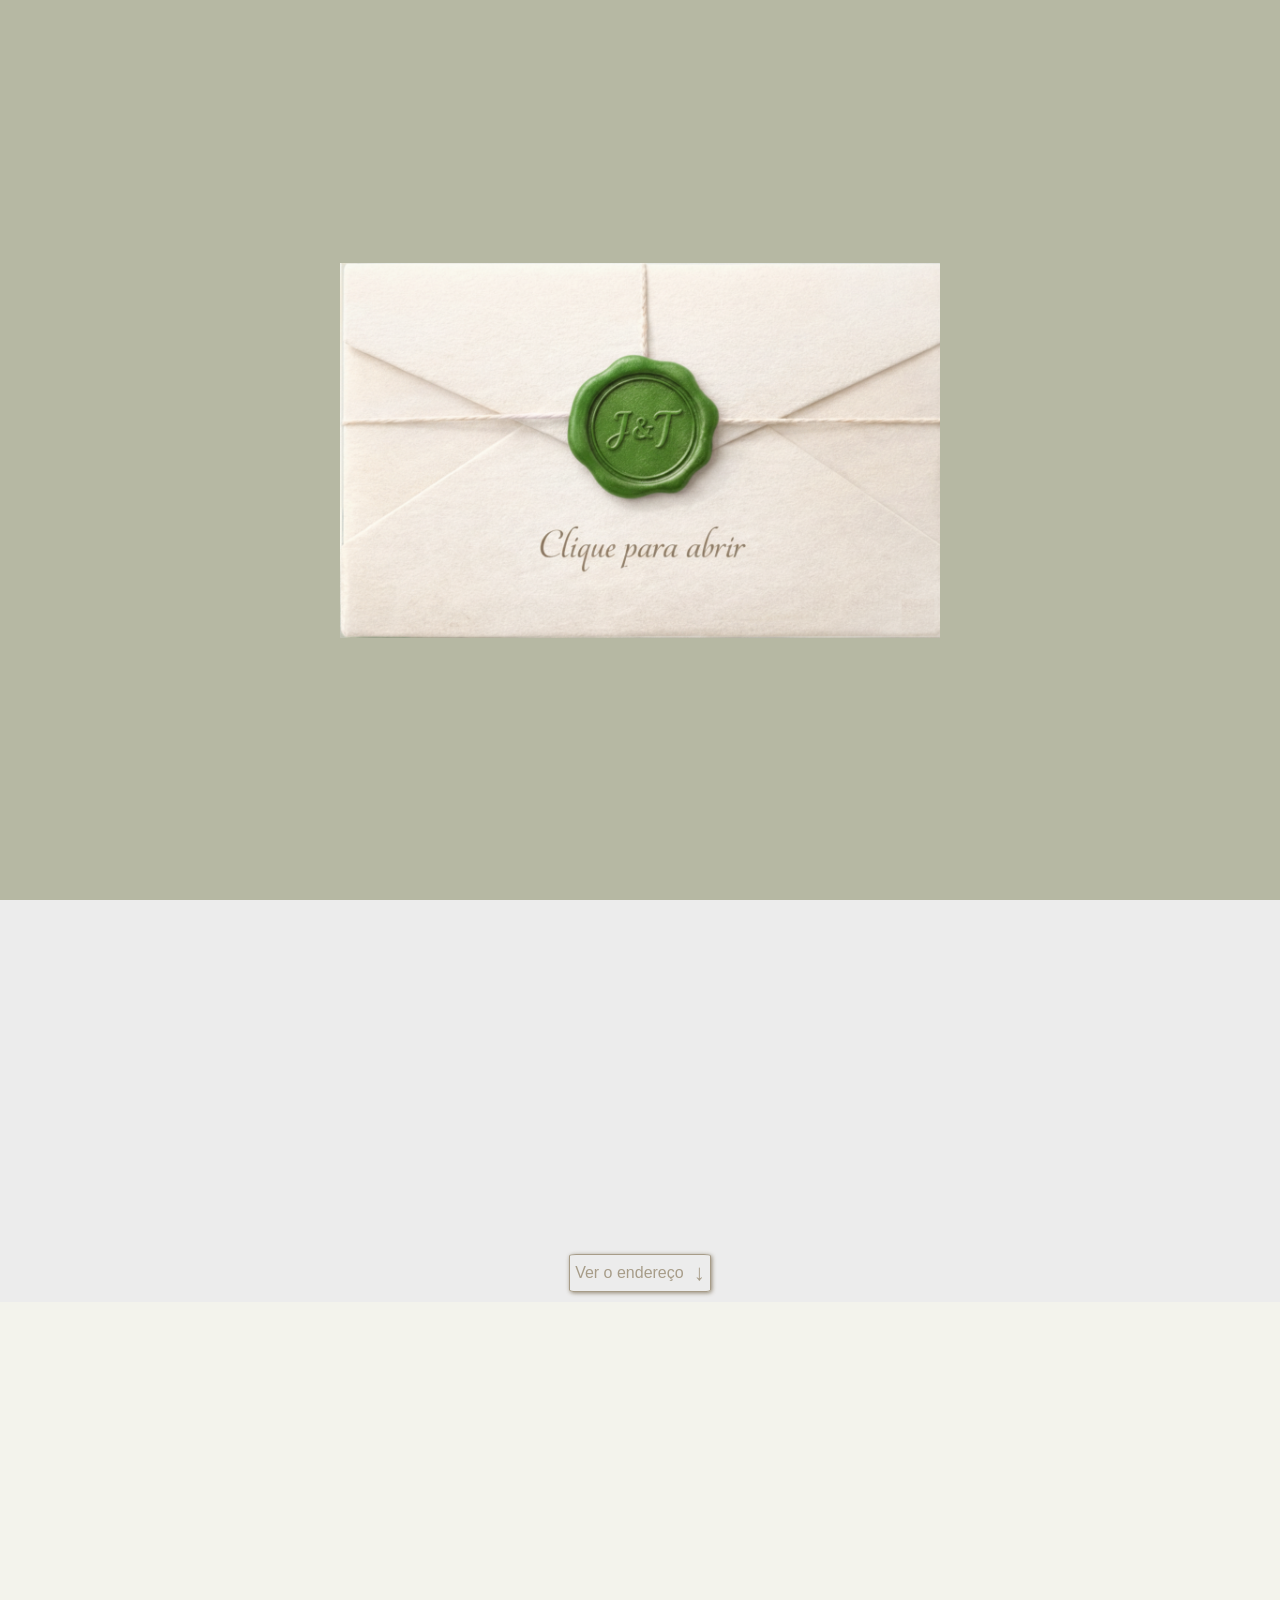
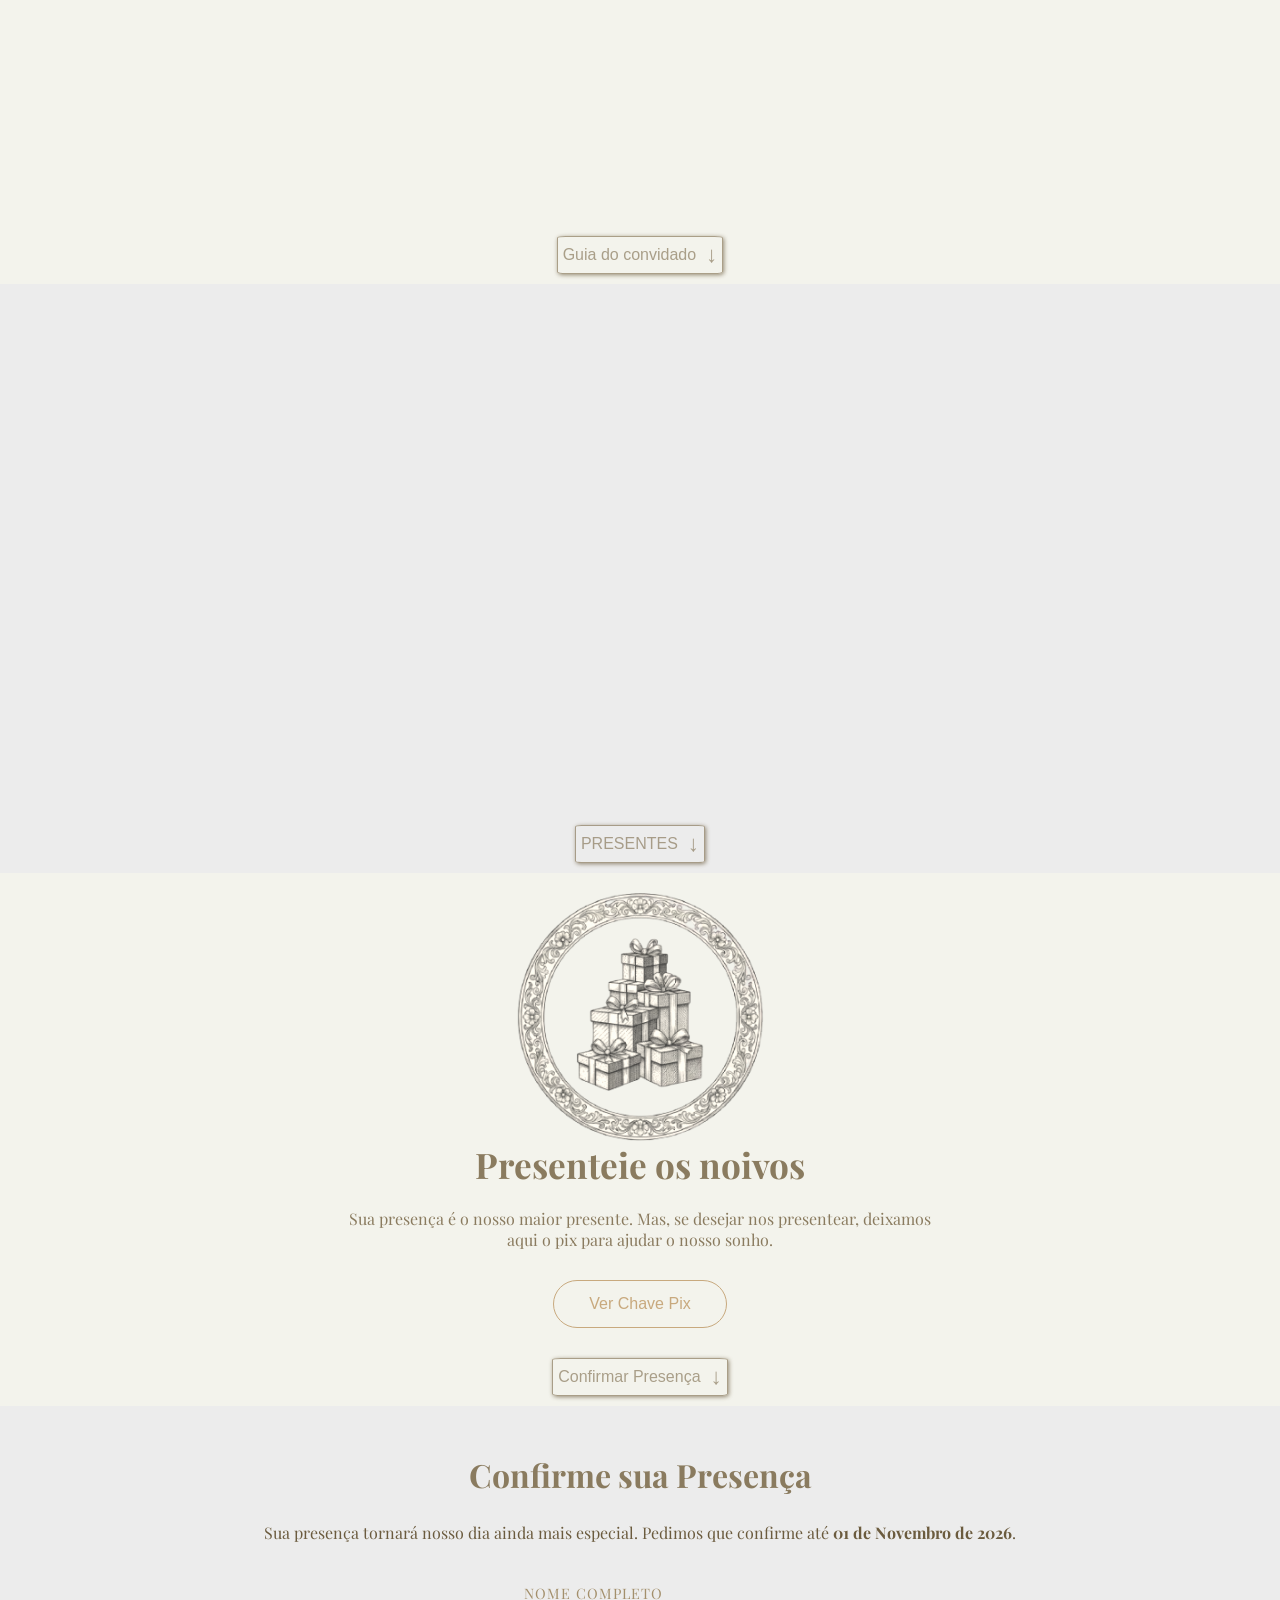
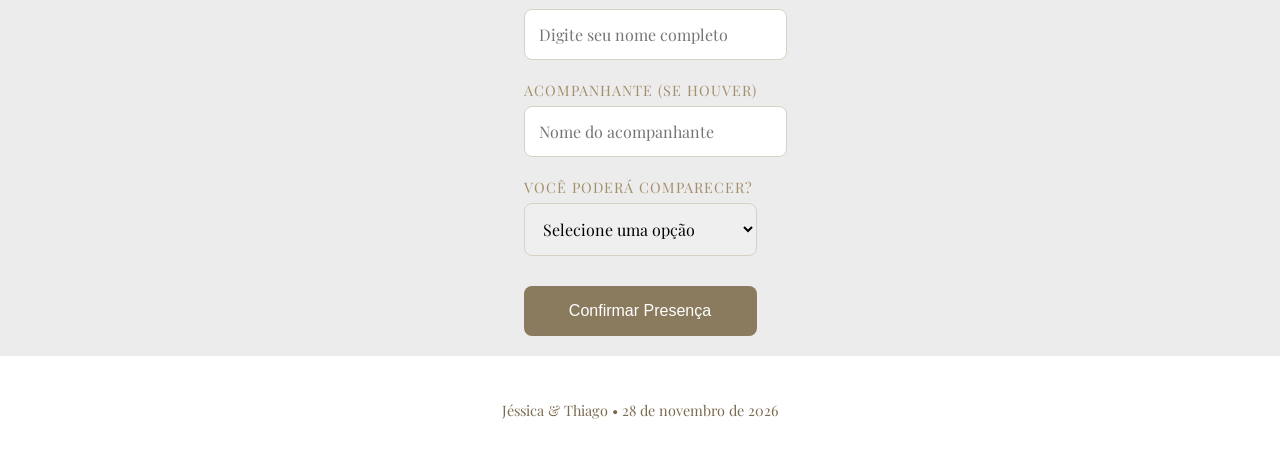
==== commit a998e7c1: "Atualização de layout e alguns mecanismos" ====
--- a/index.html
+++ b/index.html
@@ -4,250 +4,278 @@
         <meta charset="UTF-8" />
         <title>Jéssica & Thiago | Nosso Casamento</title>
         <meta name="viewport" content="width=device-width, initial-scale=1.0" />
+        
         <link rel="icon" sizes="180x180" href="LOGO2.1.png" />
+        
+        <link rel="preconnect" href="https://fonts.googleapis.com">
+        <link rel="preconnect" href="https://fonts.gstatic.com" crossorigin>
+        <link href="https://fonts.googleapis.com/css2?family=Playfair+Display:ital,wght@0,400..900;1,400..900&display=swap" rel="stylesheet">
+        
         <link rel="stylesheet" href="style.css" />
     </head>
     <body>
-        
-    <!-- CARTA -->
-    <section class="cover" id="cover">
-        <div class="invite">
-            <button onclick="abrirConvite()" aria-label="Abrir convite"></button>
+        <!-- CARTA -->
+        <div class="cover" id="cover">
+            <div class="invite">
+                <button onclick="abrirConvite()" aria-label="Abrir convite"></button>
+            </div>
         </div>
-    </section>
-
-    <!-- TOPO AQUARELA -->
-    <section class="top-image">
-        <img src="topbanner.png" alt="Ilustração em aquarela">
-    </section>
-    
-    <!-- PRIMEIRA TELA REAL -->
-    <section class="hero">
-        <h1 class="reveal">Jéssica & Thiago</h1>
-        <p class="reveal delay-1">
-            Com o coração cheio de amor, convidamos você para celebrar esse lindo momento conosco!
-        </p>
-        <span class="date reveal delay-2">
-            28 • Novembro • 2026
-        </span> 
-
-        <div class="countdown reveal delay-3">
-            <div class="time-box">
-                <span id="days">00</span>
-                <small>Dias</small>
-            </div>
-
-            <div class="time-box">
-                <span id="hours">00</span>
-                <small>Horas</small>
-            </div>
-
-            <div class="time-box">
-                <span id="minutes">00</span>
-                <small>Min</small>
-            </div>
-
-            <div class="time-box">
-                <span id="seconds">00</span>
-                <small>Seg</small>
-            </div>
-        </div>
-
-        <button class="scroll-indicator reveal delay-3" data-scroll="next" aria-label="Descer">
-            <span>Nossa História</span>↓
-        </button>
-    </section>
-
-    <!-- Nossa História -->
-    <section class="story">
-        <div class="story-container">
-
-            <div class="story-image reveal">
-                <img src="aqcasal.png" alt="Jéssica e Thiago">
-            </div>
-
-            <div class="story-text reveal delay-1">
-                <h2>Um pouco sobre nós...</h2>
-
+
+        <!-- HOME -->
+        <section class="home">
+
+        
+            <!-- TOPO AQUARELA -->
+            <div class="top-image">
+                <img src="images/topbanner.png" alt="Ilustração em aquarela">
+            </div>
+            
+            <!-- PRIMEIRA TELA REAL -->
+            <div class="hero">
+                <h1 class="reveal">Jéssica & Thiago</h1>
+                <p class="reveal delay-1">
+                    Com o coração cheio de amor, convidamos você para celebrar esse lindo momento conosco!
+                </p>
+                <span class="date reveal delay-2">
+                    28 • Novembro • 2026
+                </span> 
+                
+                <div class="countdown reveal delay-3">
+                    <div class="time-box">
+                        <span id="days">00</span>
+                        <small>Dias</small>
+                    </div>
+        
+                    <div class="time-box">
+                        <span id="hours">00</span>
+                        <small>Horas</small>
+                    </div>
+        
+                    <div class="time-box">
+                        <span id="minutes">00</span>
+                        <small>Min</small>
+                    </div>
+        
+                    <div class="time-box">
+                        <span id="seconds">00</span>
+                        <small>Seg</small>
+                    </div>
+                </div>
+                <button class="scroll-indicator reveal delay-3" data-scroll="next" aria-label="Descer">
+                    <span>Nossa História</span>↓
+                </button>
+            </div>
+                    
+        </section>
+        
+        <!-- Nossa História -->
+        <section class="story">
+            <div class="container story-container">
+                <div class="story-image reveal">
+                    <img src="images/aqcasal.png" alt="Jéssica e Thiago">
+                </div>
+
+                <div class="story-text reveal delay-1">
+                    <h2>Um pouco sobre nós...</h2>
+
+                    <p>
+                        Nossa história começou em <strong>11 de novembro de 2024</strong>, em uma simples conversa online.
+                        Entre mensagens, risadas e longas trocas, Deus foi unindo dois corações que ainda não sabiam
+                        o quanto estavam destinados um ao outro.
+                    </p>
+
+                    <p>
+                        Hoje seguimos lado a lado, aprendendo a amar e a crescer juntos.
+                        E no dia <strong>28 de novembro de 2026</strong>, diremos <strong>SIM</strong> ao nosso amor,
+                        à nossa família e ao propósito que nos trouxe até aqui.
+                    </p>
+                </div>
+
+            </div>
+            <button class="scroll-indicator reveal delay-3" data-scroll="next" aria-label="Descer">
+                <span>Ver o endereço</span>↓
+            </button>
+        </section>
+
+        <!-- Cerimônia & Recepção -->
+        <section class="local">
+            <div class="container">
+
+                <h2 class="reveal">Cerimônia & Recepção</h2>
+
+                <div class="local-grid">
+                    <!-- LADO ESQUERDO -->
+                    <div class="reveal delay-2">
+                        <div class="info-item">
+                            <h3>Espaço</h3>
+                            <p>Sítio Casa das Pedras</p>
+                        </div>
+                        <img 
+                            class="local-image" 
+                            src="images/local-photo.jpeg" 
+                            alt="Foto do local do casamento"
+                        >
+                    </div>
+                    
+                    <!-- LADO DIREITO -->
+                    <div class="reveal delay-2">
+                        <!-- Infos lado a lado -->
+                        <div class="local-info reveal delay-2">
+                            <div class="info-item">
+                                <h3>Endereço</h3>
+                                <p>
+                                    Av. Gaspar de Lemos, 450
+                                    Ilha de Guaratiba
+                                    Rio de Janeiro - RJ
+                                </p>
+                            </div>
+                        </div>
+                        <!-- MAPA -->
+                        <div class="map-container reveal delay-2">
+                            <iframe 
+                                id="mapFrame"
+                                src="https://www.google.com/maps/embed?pb=!1m18!1m12!1m3!1d2635.091921980804!2d-43.56248142468705!3d-22.991859079195276!2m3!1f0!2f0!3f0!3m2!1i1024!2i768!4f13.1!3m3!1m2!1s0x9be8ac54419315%3A0x8406a0c060c6f3f9!2sCasa%20das%20Pedras%20Festas%20e%20Eventos!5e1!3m2!1spt-BR!2sbr!4v1770852512045!5m2!1spt-BR!2sbr"
+                                width="100%" 
+                                height="250" 
+                                style="border:0;" 
+                                allowfullscreen="" 
+                                loading="lazy">
+                            </iframe>
+                            
+                            <!-- INPUT ROTA -->
+                            <div class="route-box reveal delay-3">
+                                <input 
+                                    type="text" 
+                                    id="origin" 
+                                    placeholder="Digite seu endereço..."
+                                >
+                                <button onclick="tracarRota()">Buscar rota</button>
+                            </div>
+                        </div>
+                    </div>
+                </div>
+            </div>
+            
+            <button class="scroll-indicator reveal delay-3" data-scroll="next" aria-label="Descer">
+                <span>Guia do convidado</span>↓
+            </button>
+        </section>
+        
+        <!-- Guia do Convidado-->
+        <section class="manual-classico">
+            <div class="container">
+                <h2 class="reveal">Guia do Convidado</h2>
+                
+                <div class="lista-ilustrada">
+
+                    <div class="item-manual reveal delay-1">
+                        <div class="image-icon">
+                            <img src="images/time.png" alt="Ícone Relógio"> </div>
+                        <div class="texto-manual">
+                            <h3>Nosso grande momento começa às 15:00h!</h3>
+                            <p>Chegue <strong>30 minutos</strong> antes para se acomodar com tranquilidade e aproveitar cada detalhe preparado com carinho.</p>
+                            <p>Recomendamos que saiam com antecedência, pois a região pode apresentar <strong>trânsito</strong> em determinados horários. Utilize o <strong>mapa</strong> disponível neste site para facilitar sua rota.</p>
+                        </div>
+                    </div>
+                    
+                    <div class="item-manual reveal delay-1">
+                        <div class="image-icon">
+                            <img src="images/dressCode.png" alt="Ícone Traje"> 
+                        </div>
+                        <div class="texto-manual">
+                            <h3>Traje Esporte Fino</h3>
+                            <p>Nosso casamento será ao ar livre, em meio à natureza. Sugerimos traje esporte fino e calçados confortáveis para melhor aproveitarem a celebração.</p>
+                        </div>
+                    </div>
+                    
+                    <div class="item-manual reveal delay-1">
+                        <div class="image-icon">
+                            <img src="images/car.png" alt="Ícone Carro"> </div>
+                        <div class="texto-manual">
+                            <h3>Estacionamento</h3>
+                            <p>O local conta com estacionamento no próprio espaço para maior comodidade dos convidados.</p>
+                        </div>
+                    </div>
+
+                </div>
+            </div>
+            <button class="scroll-indicator reveal delay-3" data-scroll="next" aria-label="Descer">
+                <span>PRESENTES</span>↓
+            </button>
+        </section>
+
+        <!-- Presentes -->
+        <section class="gifts">
+            <div class="container">
+                <img class="gifts-img" src="images/gift.png" alt="Presentes"/>
+                <h2>Presenteie os noivos</h2>
                 <p>
-                    Nossa história começou em <strong>11 de novembro de 2024</strong>, em uma simples conversa online.
-                    Entre mensagens, risadas e longas trocas, Deus foi unindo dois corações que ainda não sabiam
-                    o quanto estavam destinados um ao outro.
+                    Sua presença é o nosso maior presente. 
+                    Mas, se desejar nos presentear, deixamos aqui o pix para ajudar o nosso sonho.
                 </p>
 
-                <p>
-                    Hoje seguimos lado a lado, aprendendo a amar e a crescer juntos.
-                    E no dia <strong>28 de novembro de 2026</strong>, diremos <strong>SIM</strong> ao nosso amor,
-                    à nossa família e ao propósito que nos trouxe até aqui.
+                <button class="gift-button" id="btn-pix" onclick="mostrarPix()">Ver Chave Pix</button>
+
+                <div id="pix-area" style="display: none; margin-top: 20px;">
+                    <p><strong>Banco Inter</strong>: Thiago Lopes Santos CPF: ***.702.367-**</p>
+                    <div id="qrcode-container"></div>
+                    <p>Aponte a câmera do celular para o código acima</p>
+
+                    <button class="gift-button" onclick="copiarPix()" >
+                        Copiar código Pix
+                    </button>
+                </div>
+            </div>
+            <button class="scroll-indicator reveal delay-3" data-scroll="next" aria-label="Descer">
+                <span>Confirmar Presença</span>↓
+            </button>
+        </section>
+
+        <section class="rsvp">
+            <div class="container">
+                <h2>Confirme sua Presença</h2>
+                <p class="rsvp-subtitle">
+                    Sua presença tornará nosso dia ainda mais especial.
+                    Pedimos que confirme até <strong>01 de Novembro de 2026</strong>.
                 </p>
-            </div>
-
-        </div>
-        <button class="scroll-indicator reveal delay-3" data-scroll="next" aria-label="Descer">
-            <span>Ver o endereço</span>↓
-        </button>
-    </section>
-
-    <!-- Cerimônia & Recepção -->
-    <section class="local">
-        <div class="container">
-
-            <h2 class="reveal">Cerimônia & Recepção</h2>
-
-            <div class="local-grid">
-                <!-- LADO DIREITO -->
-                <div class="local-right reveal delay-2">
-                    <div class="info-item">
-                        <h3>Espaço</h3>
-                        <p>Sítio Casa das Pedras</p>
-                    </div>
-                    
-                    <img 
-                        class="local-image" 
-                        src="local-photo.jpeg" 
-                        alt="Foto do local do casamento"
-                    >
-                </div>
-                <!-- LADO ESQUERDO -->
-                <div class="local-left">
-                    <!-- Infos lado a lado -->
-                    <div class="local-info reveal delay-1">
-                        <div class="info-item">
-                            <h3>Endereço</h3>
-                            <p>
-                                Av. Gaspar de Lemos, 450<br>
-                                Ilha de Guaratiba<br>
-                                Rio de Janeiro - RJ
-                            </p>
-                        </div>
-                    </div>
-                    <!-- MAPA -->
-                    <div class="map-container reveal delay-2">
-                        <iframe 
-                            id="mapFrame"
-                            src="https://www.google.com/maps/embed?pb=!1m18!1m12!1m3!1d2635.091921980804!2d-43.56248142468705!3d-22.991859079195276!2m3!1f0!2f0!3f0!3m2!1i1024!2i768!4f13.1!3m3!1m2!1s0x9be8ac54419315%3A0x8406a0c060c6f3f9!2sCasa%20das%20Pedras%20Festas%20e%20Eventos!5e1!3m2!1spt-BR!2sbr!4v1770852512045!5m2!1spt-BR!2sbr"
-                            width="100%" 
-                            height="250" 
-                            style="border:0;" 
-                            allowfullscreen="" 
-                            loading="lazy">
-                        </iframe>
-                        
-                        <!-- INPUT ROTA -->
-                        <div class="route-box reveal delay-3">
-                            <input 
-                                type="text" 
-                                id="origin" 
-                                placeholder="Digite seu endereço..."
-                            >
-                            <button onclick="tracarRota()">Buscar rota</button>
-                        </div>
-                    </div>
-                </div>
-            </div>
-        </div>
-        
-        <button class="scroll-indicator reveal delay-3" data-scroll="next" aria-label="Descer">
-            <span>DESCER</span>↓
-        </button>
-    </section>
-    
-    <!-- Guia do Convidado-->
-    <section class="manual-classico">
-        <div class="container">
-            <h2 class="reveal">Guia do Convidado</h2>
-            
-            <div class="lista-ilustrada">
-
-                <div class="item-manual reveal delay-1">
-                    <div class="imagem-icone">
-                        <img src="time.png" alt="Ícone Relógio"> </div>
-                    <div class="texto-manual">
-                        <h3>Nosso grande momento começa às 15:00h!</h3>
-                        <p>Chegue <strong>30 minutos</strong> antes para se acomodar com tranquilidade e aproveitar cada detalhe preparado com carinho.</p>
-                        <p>Recomendamos que saiam com antecedência, pois a região pode apresentar <strong>trânsito</strong> em determinados horários. Utilize o <strong>mapa</strong> disponível neste site para facilitar sua rota.</p>
-                    </div>
-                </div>
-                
-                <div class="item-manual reveal delay-1">
-                    <div class="imagem-icone">
-                        <img src="dressCode.png" alt="Ícone Traje"> </div>
-                    <div class="texto-manual">
-                        <h3>Traje Esporte Fino</h3>
-                        <p>Nosso casamento será ao ar livre, em meio à natureza. Sugerimos traje esporte fino e calçados confortáveis para melhor aproveitarem a celebração.</p>
-                    </div>
-                </div>
-                
-                <div class="item-manual reveal delay-1">
-                    <div class="imagem-icone">
-                        <img src="car.png" alt="Ícone Carro"> </div>
-                    <div class="texto-manual">
-                        <h3>Estacionamento</h3>
-                        <p>O local conta com estacionamento no próprio espaço para maior comodidade dos convidados.</p>
-                    </div>
-                </div>
-
-            </div>
-        </div>
-        <button class="scroll-indicator reveal delay-3" data-scroll="next" aria-label="Descer">
-            <span>DESCER</span>↓
-        </button>
-    </section>
-
-    <!-- Presentes -->
-    <section class="gifts">
-        <div class="container">
-            <img src="gift.png" alt="Presentes"/>
-            <h2>Presenteie os noivos</h2>
+
+                <form class="rsvp-form">
+
+                    <div class="form-group">
+                        <label>Nome completo</label>
+                        <input type="text" placeholder="Digite seu nome completo" required>
+                    </div>
+
+                    <div class="form-group">
+                        <label>Acompanhante (se houver)</label>
+                        <input type="text" placeholder="Nome do acompanhante">
+                    </div>
+
+                    <div class="form-group">
+                        <label>Você poderá comparecer?</label>
+                        <select required>
+                            <option value="">Selecione uma opção</option>
+                            <option>Sim, estarei presente!</option>
+                            <option>Não poderei comparecer</option>
+                        </select>
+                    </div>
+
+                    <button type="submit" class="rsvp-button">
+                        Confirmar Presença
+                    </button>
+
+                </form>
+
+            </div>
+        </section>
+
+
+        <footer class="footer">
             <p>
-                Sua presença é o nosso maior presente. 
-                Mas, se desejar nos presentear, deixamos aqui o pix para ajudar o nosso sonho.
+                Jéssica & Thiago • 28 de novembro de 2026
             </p>
-
-            <button class="gift-button" id="btn-pix" onclick="mostrarPix()">Ver Chave Pix</button>
-
-            <div id="pix-area" style="display: none; margin-top: 20px;">
-                <p><strong>Banco Inter</strong>: Thiago Lopes Santos CPF: ***.702.367-**</p>
-                <div id="qrcode-container"></div>
-                <p style="font-size: 0.8rem; color: #888;">Aponte a câmera do celular para o código acima</p>
-
-                <button class="gift-button" onclick="copiarPix()" style="margin-top: 10px; font-size: 0.8rem;">
-                    Copiar código Pix
-                </button>
-            </div>
-        </div>
-        <button class="scroll-indicator reveal delay-3" data-scroll="next" aria-label="Descer">
-            <span>DESCER</span>↓
-        </button>
-    </section>
-
-    <section class="rsvp">
-        <div class="container">
-            <h2>Confirme sua Presença</h2>
-            <p>Será uma alegria ter você conosco nesse dia tão especial.</p>
-
-            <form class="rsvp-form">
-                <input type="text" placeholder="Seu nome completo" required>
-                <input type="text" placeholder="Nome do acompanhante (se houver)">
-                
-                <select required>
-                    <option value="">Você irá comparecer?</option>
-                    <option>Sim, estarei presente!</option>
-                    <option>Não poderei comparecer</option>
-                </select>
-
-                <button type="submit">Confirmar Presença</button>
-            </form>
-        </div>
-    </section>
-
-
-    <footer class="footer">
-        <p>
-            Jéssica & Thiago • 28 de novembro de 2026
-        </p>
-    </footer>
-
-    <script src="script.js"></script>
+        </footer>
+
+        <script src="script.js"></script>
     </body>
 </html>
--- a/style.css
+++ b/style.css
@@ -1,10 +1,12 @@
 /* =========================
-    PADRÃO
+PADRÃO
 ========================= */
 body {
     margin: 0;
-    background-color: #f3f3ec;
-    font-family: serif;
+    padding: 0;
+    box-sizing: border-box;
+    font-family: 'Playfair Display', serif;
+
 }
 
 .container {
@@ -20,6 +22,16 @@
     color: #9fa99b;
 }
 
+/* Configuração Geral das Flores */
+.flower-decor {
+    width: 350px;
+    height: 300px;
+    position: absolute; 
+    background-size: contain;
+    background-repeat: no-repeat;
+    pointer-events: none; 
+    z-index: 1;  
+}
 
 /* =========================
     CARTA DE CONVITE
@@ -46,7 +58,7 @@
 .invite {
     width: 600px;
     height: 400px;
-    background-image: url("carta2.png");
+    background-image: url("images/carta2.png");
     background-size: contain;
     background-repeat: no-repeat;
     background-position: center;
@@ -69,6 +81,10 @@
 /* =========================
     HOME
 ========================= */
+.home {
+    height: 100vh;
+}
+
 .top-image {
     display: flex;
     justify-content: center;
@@ -85,13 +101,12 @@
     object-fit: cover;
 }
 
-
 .hero {
     background-color: #f3f3ec;
-    margin-top: -190px;
-    padding: 80px 20px 40px;
-    border-radius: 40px 40px 0 0;
+    margin-top: -120px;
+    padding: 20px;
     text-align: center;
+    height: 100%;
 }
 
 .hero h1 {
@@ -115,10 +130,15 @@
     color: #8a7b5f;
 }
 
+.hero span {
+    font-family: serif;
+}
+
 /* CONTAGEM REGRESSIVA */
 .countdown {
     display: flex;
     justify-content: center;
+    align-items: center;
     gap: 20px;
     margin-top: 10px;
     flex-wrap: wrap;
@@ -146,7 +166,7 @@
     text-transform: uppercase;
 }
 
-
+/* Animação de fade-in e slide-up para os elementos da hero */
 .reveal {
     opacity: 0;
     transform: translateY(20px);
@@ -157,7 +177,6 @@
     opacity: 1;
     transform: translateY(0);
 }
-
 
 .scroll-indicator {
     display: flex;
@@ -213,13 +232,11 @@
 ========================= */
 .story {
     background-color: #ececec;
-    padding: 50px 20px;
-    display: flex;
-    flex-direction: column;
+    padding: 20px;
+    position: relative;
 }
 
 .story-container {
-    max-width: 1000px;
     margin: 0 auto;
     display: grid;
     grid-template-columns: 1fr 1fr;
@@ -227,7 +244,6 @@
     align-items: center;
 }
 
-
 .story-image img {
     width: 100%;
     height: 300px;
@@ -255,57 +271,52 @@
 ========================= */
 
 .local {
-    padding: 0px 20px;
+    padding: 20px;
     background-color: #f3f3ec;
-}
-
-.local .container {
-    max-width: 1100px;
-    margin: 0 auto;
 }
 
 .local h2 {
     text-align: center;
     font-size: 2rem;
     color: #8a7b5f;
-    margin-bottom: 20px;
 }
 
 /* GRID PRINCIPAL */
 .local-grid {
     display: grid;
     grid-template-columns: 1.2fr 1fr;
-    gap: 40px;
     align-items: start;
 }
 
-/* INFO LADO A LADO */
-.local-info {
-    display: grid;
-    grid-template-columns: 1fr 1fr;
-    gap: 30px;
-    margin-bottom: 0px;
-}
-
 .info-item h3 {
-    font-size: 0.9rem;
     text-transform: uppercase;
     letter-spacing: 2px;
     color: #a38f6b;
-    margin-bottom: 6px;
+    margin-bottom: -15px;
+    text-decoration: underline ;
 }
 
 .info-item p {
     font-size: 1rem;
     color: #6b5b3e;
     line-height: 1.6;
-}
+    width: 100%;
+}
+
+.local-image {
+    max-width: 500px;
+    width: 100%;
+    max-height: 300px;
+    height: 100%;
+    border-radius: 24px;
+}
+
+/* INFO LADO A LADO */
 
 /* MAPA */
 .map-container {
     border-radius: 16px;
     overflow: hidden;
-    margin-bottom: 20px;
 }
 
 /* INPUT + BOTÃO */
@@ -336,61 +347,44 @@
     background-color: #6b5b3e;
 }
 
-/* IMAGEM */
-.local-image {
-    width: 100%;
-    max-height: 350px;
-    height: 100%;
-    border-radius: 24px;
+
+/* =========================
+    GUIA DO CONVIDADO
+========================= */
+.manual-classico {
+    padding: 20px;
+    background-color: #ececec;
+}
+
+.lista-ilustrada {
+    display: grid;
+    grid-template-columns: 1fr 1fr 1fr;
+    gap: 15px;
+}
+
+.item-manual {
+    display: flex;
+    flex-direction: column;
+    align-items: center; 
+    padding: 10px;
+    border: 4px double #9fa99b;
+    border-radius: 15px;
+}
+
+.image-icon img {
+    width: 100%;
+    height: 100px;
     object-fit: cover;
-}
-
-/* =========================
-    GUIA DO CONVIDADO
-========================= */
-.manual-classico {
-    padding: 0px 20px;
-    background-color: #ececec;
-}
-
-.lista-ilustrada {
-    max-width: 650px;
-    margin: 40px auto 0;
-    display: flex;
-    flex-direction: column;
-    gap: 30px;
-}
-
-.item-manual {
-    display: flex;
-    align-items: center; 
-    gap: 30px;
-}
-
-.imagem-icone {
-    flex: 0 0 80px; 
-    height: 80px;
-    display: flex;
-    justify-content: center;
-    align-items: center;
-}
-
-.imagem-icone img {
-    width: 100%;
-    height: 100px;
-    object-fit: contain;
     /* Filtro para deixar as imagens em tom sépia ou suave */
     filter: sepia(0.2) opacity(0.8);
 }
 
 .texto-manual {
-    text-align: left;
+    text-align: center;
 }
 
 .texto-manual h3 {
-    margin: 0 0 8px 0;
-    font-family: 'Playfair Display', serif; /* Se tiver essa fonte, fica lindo */
-    color: #9fa99b;
+    color: #7a6a4f;
     font-size: 1.3rem;
     font-weight: 400;
 }
@@ -408,8 +402,9 @@
 ========================= */
 
 .gifts {
-    padding: 0px 20px;
+    padding: 20px;
     text-align: center;
+    position: relative;
     background: #f3f3ec;
 }
 
@@ -421,15 +416,16 @@
     color: #8a7b5f;
 }
 
-.gifts img {
+.gifts-img {
     width: 20%;
     object-position: bottom;
     object-fit: cover;
+    filter: sepia(0.2) opacity(0.8);
 }
 
 .gifts p {
     max-width: 600px;
-    margin: 0 auto 30px auto;
+    margin: 0 auto 30px ;
     color: #8a7b5f;
 }
 
@@ -451,30 +447,31 @@
 
 #qrcode-container img {
     border: 5px solid white;
-    box-shadow: 0 4px 10px rgba(0,0,0,0.1);
+    border-radius: 10px;
+    box-shadow: 2px 2px 10px rgba(0,0,0,0.9);
     margin: 15px 0;
-    max-width: 400px;
+    max-width: 200px;
+    width: 100%;
 }
 
 
 /* =========================
     RSVP
 ========================= */
-
 .rsvp {
-    padding: 0px 20px 20px;
+    padding:20px;
+    background-color: #ececec;
     text-align: center;
-    background: #ececec;
-    color: #9fa99b
 }
 
 .rsvp h2 {
-    font-size: 2.2rem;
-    margin-bottom: 15px;
-    font-family: 'Playfair Display', serif;
-}
-
-.rsvp p {
+    font-size: 2rem;
+    color: #8a7b5f;
+    margin-bottom: 10px;
+}
+
+.rsvp-subtitle {
+    color: #6b5b3e;
     margin-bottom: 40px;
 }
 
@@ -486,54 +483,62 @@
     gap: 20px;
 }
 
-.rsvp-form input,
-.rsvp-form select {
+.form-group {
+    text-align: left;
+}
+
+.form-group label {
+    display: block;
+    margin-bottom: 6px;
+    font-size: 0.9rem;
+    color: #a38f6b;
+    text-transform: uppercase;
+    letter-spacing: 1px;
+}
+
+.form-group input,
+.form-group select {
+    width: 100%;
     padding: 14px;
+    border: 1px solid #d8d2c4;
     border-radius: 8px;
-    border: 1px solid #ddd;
     font-size: 1rem;
+    font-family: inherit;
+}
+
+.form-group input:focus,
+.form-group select:focus {
     outline: none;
-    transition: 0.3s ease;
-}
-
-.rsvp-form input:focus,
-.rsvp-form select:focus {
-    border-color: #c8a97e;
-    box-shadow: 0 0 0 2px rgba(200,169,126,0.2);
-}
-
-.rsvp-form button {
-    padding: 14px;
+    border-color: #8a7b5f;
+}
+
+.rsvp-button {
+    margin-top: 10px;
+    padding: 16px;
+    background-color: #8a7b5f;
+    color: white;
     border: none;
-    border-radius: 30px;
-    background: #c8a97e;
-    color: white;
+    border-radius: 8px;
     font-size: 1rem;
     cursor: pointer;
     transition: 0.3s ease;
 }
 
-.rsvp-form button:hover {
-    background: #b8956b;
-    transform: translateY(-2px);
-}
-
-.btn-primary {
-    padding: 14px 30px;
-    border-radius: 30px;
-    border: none;
-    background: #c8a97e;
-    color: white;
-    cursor: pointer;
-    transition: 0.3s ease;
-}
-
-.btn-primary:hover {
-    background: #b8956b;
-    transform: translateY(-2px);
-}
-
-/* Footer */
+.rsvp-button:hover {
+    background-color: #6b5b3e;
+}
+
+.rsvp-success {
+    padding: 30px;
+    background: #fff;
+    border-radius: 12px;
+    box-shadow: 0 10px 30px rgba(0,0,0,0.05);
+}
+
+
+/* =========================
+    FOOTER
+========================= */
 .footer {
     padding: 30px 20px;
     text-align: center;
@@ -542,7 +547,9 @@
 }
 
 
-/* RESPONSIVIDADE */
+/* =========================
+    RESPONSIVIDADE
+========================= */
 
 @media (max-width: 768px) {
     .top-image {
@@ -552,6 +559,10 @@
     .hero {
         margin-top: -130px;
         padding: 60px 16px 32px;
+
+        .bottom-left {
+            bottom: 200px;
+        }
     }
 
     .hero h1 {
@@ -642,8 +653,12 @@
         width: 100%;
     }
 
+    .lista-ilustrada {
+        grid-template-columns: 1fr;
+    }
+
     .item-manual {
-        flex-direction: column; /* No celular, a imagem fica em cima do texto */
+        flex-direction: column; 
         text-align: center;
         gap: 15px;
     }
@@ -662,4 +677,13 @@
     .dresscode h2 {
         font-size: 1.8rem;
     }
-}
+
+    .gifts img {
+        width: 40%;
+    }
+
+    .flower-decor {
+        width: 150px;
+        height: 150px;  
+    }
+}
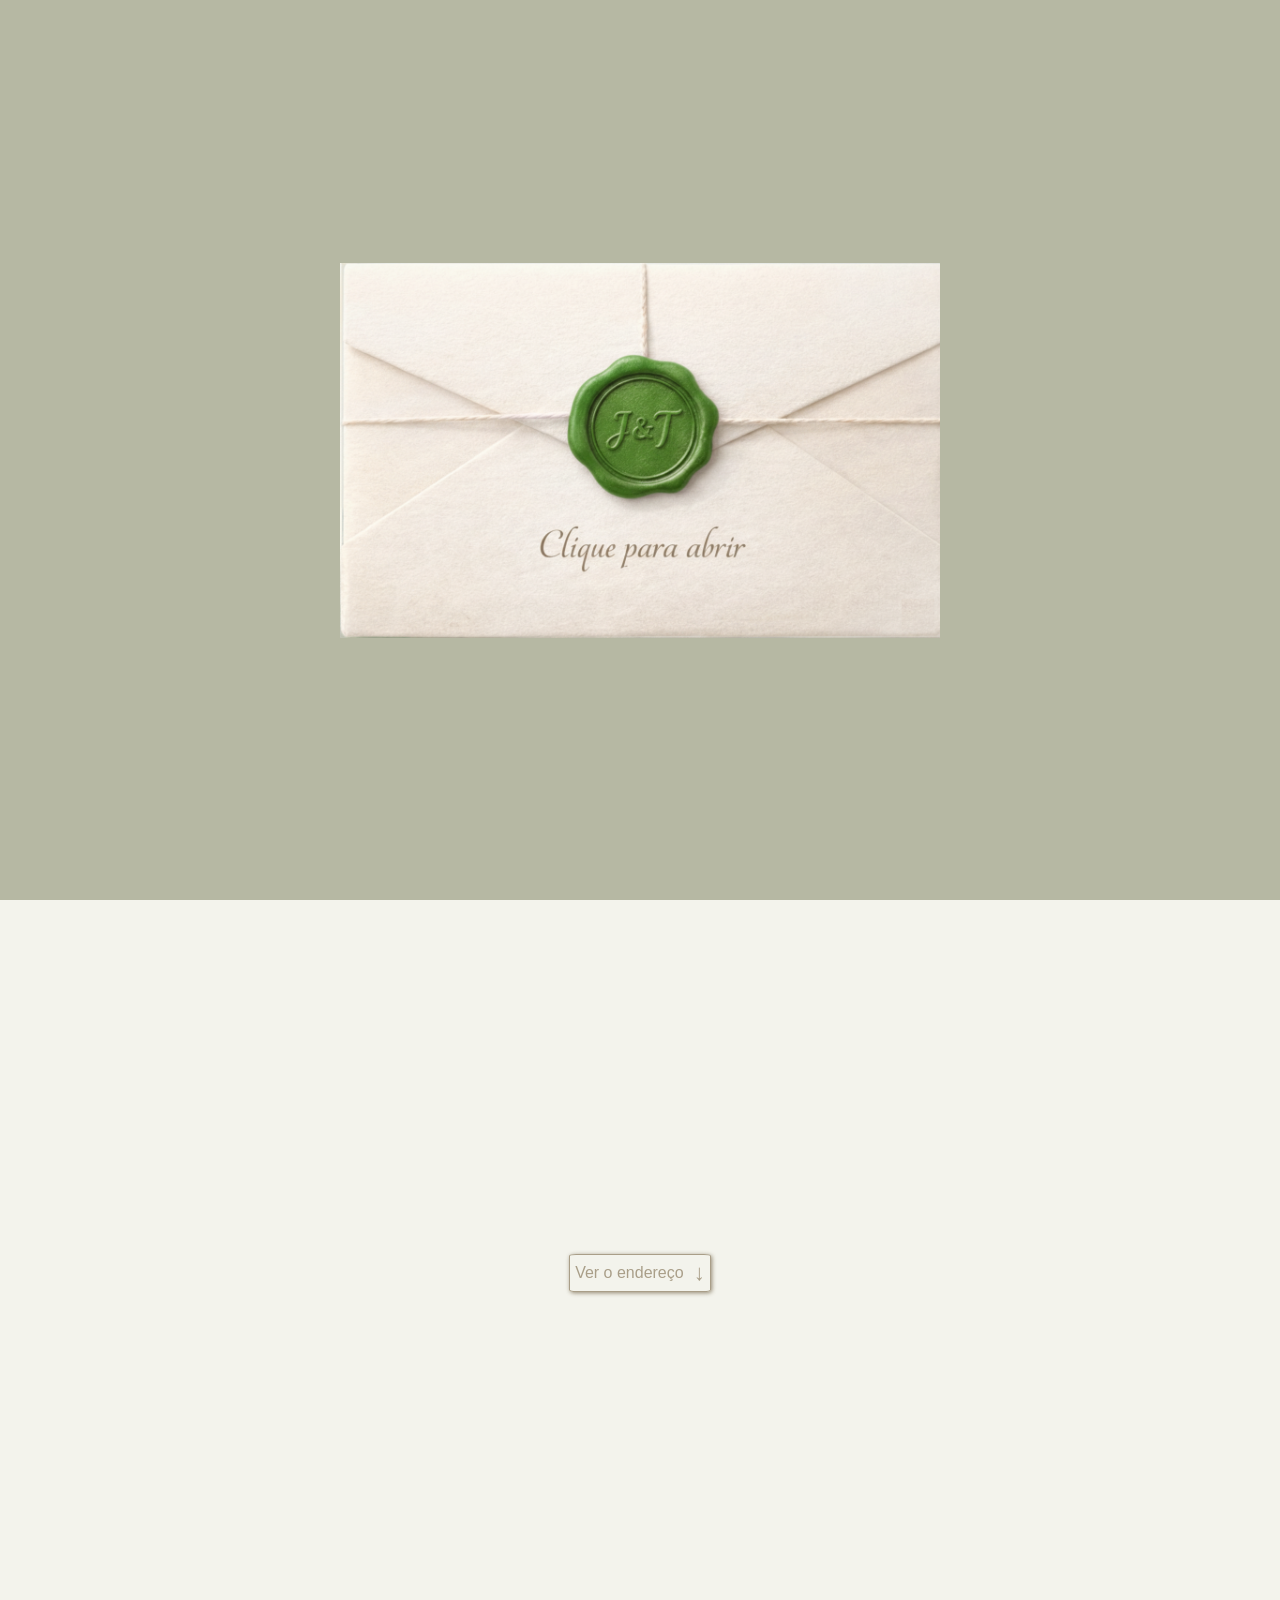
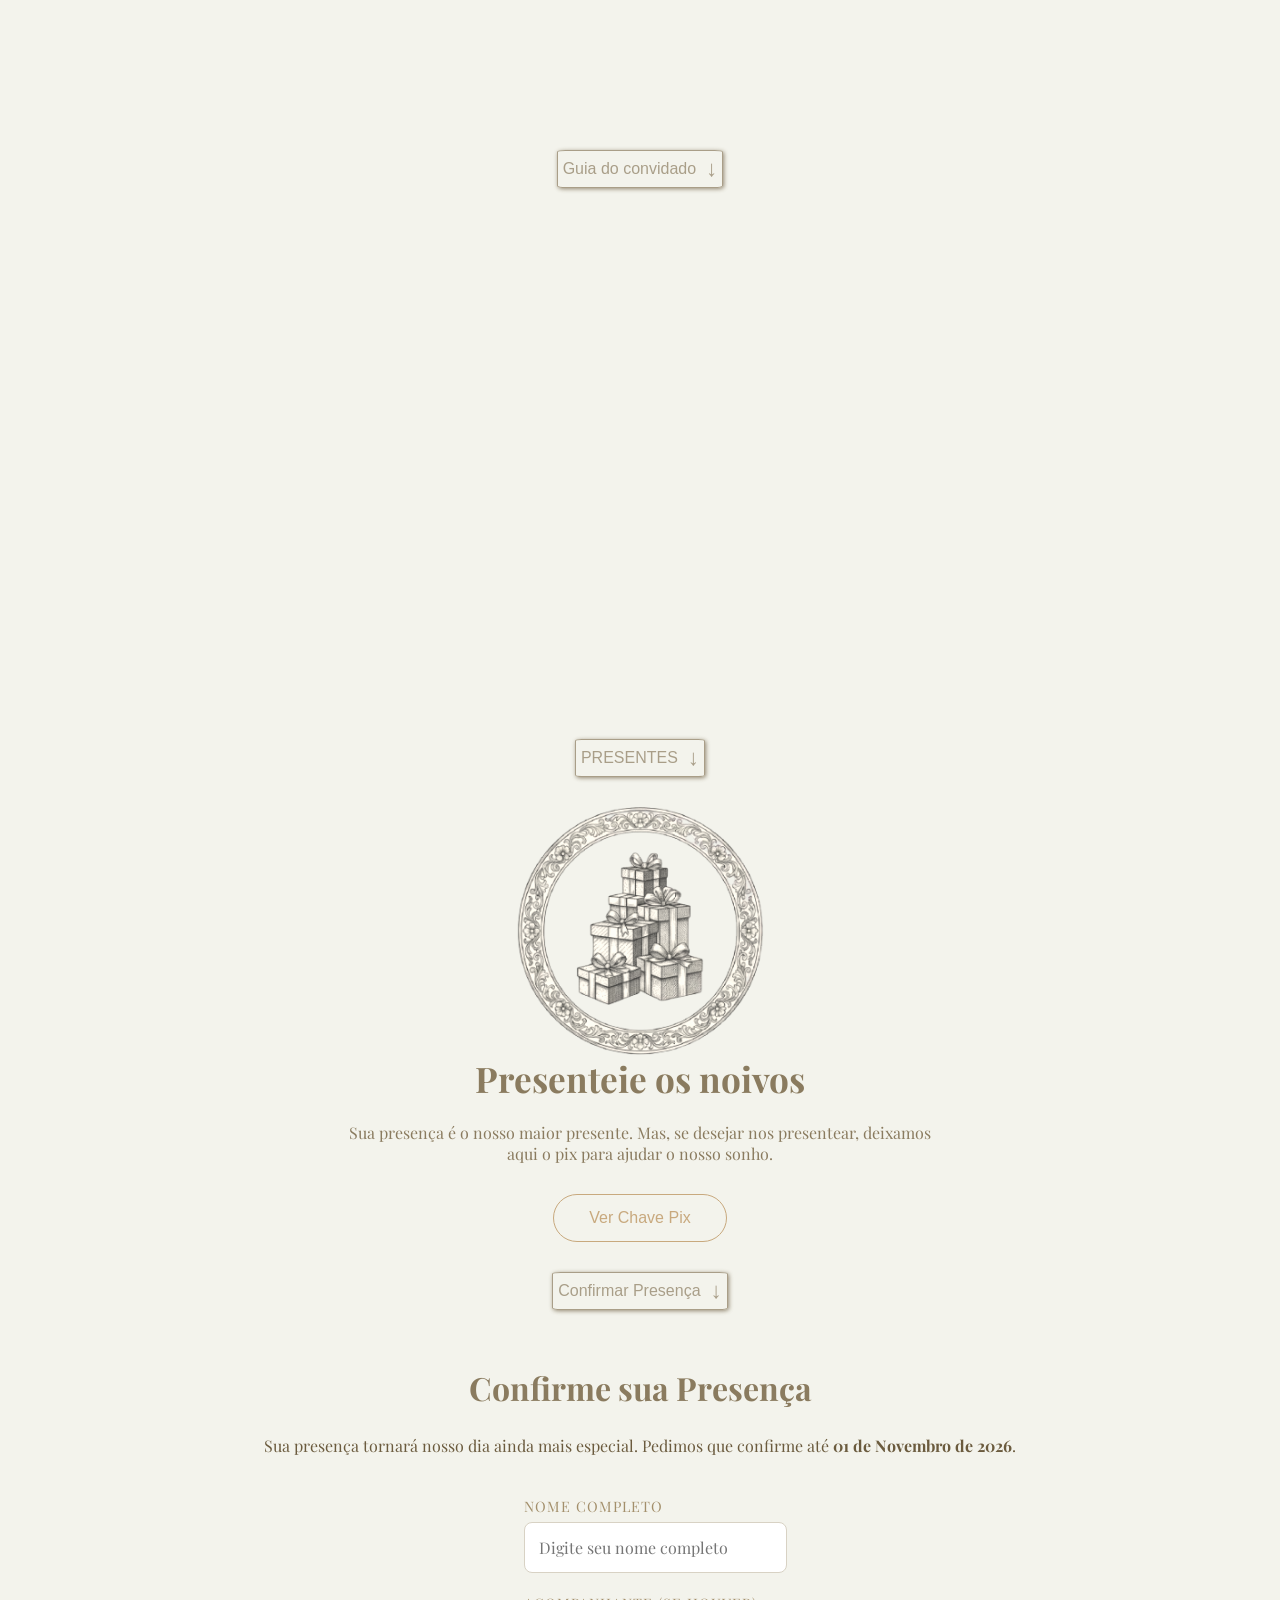
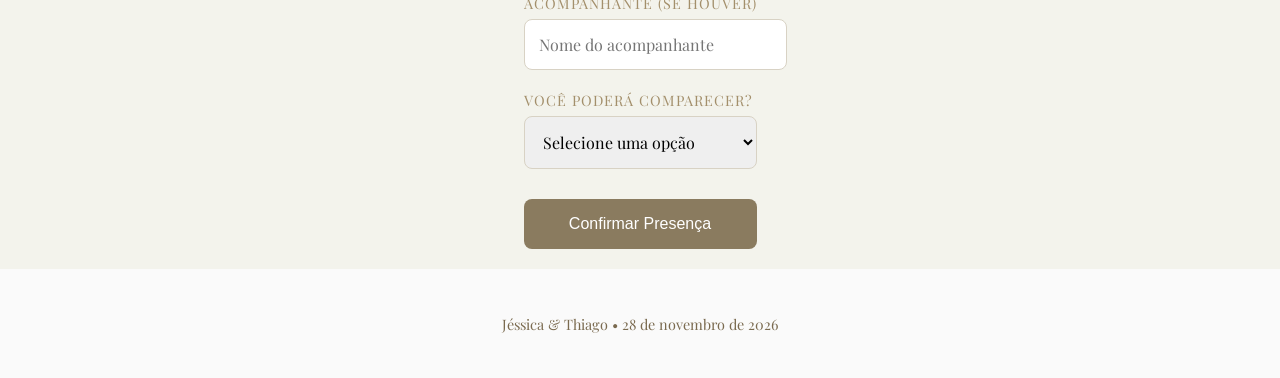
==== commit e0287954: "Atualização de layout e otimização" ====
--- a/index.html
+++ b/index.html
@@ -24,7 +24,8 @@
         <!-- HOME -->
         <section class="home">
 
-        
+            <img src="images/flores7.png" alt="FLORES" class="flower-decor right-bottom">
+            
             <!-- TOPO AQUARELA -->
             <div class="top-image">
                 <img src="images/topbanner.png" alt="Ilustração em aquarela">
@@ -100,58 +101,39 @@
         <!-- Cerimônia & Recepção -->
         <section class="local">
             <div class="container">
-
+                <!-- <img src="images/plantas.png" alt="FLORES" class="flower-decor left-bottom"> -->
+                
                 <h2 class="reveal">Cerimônia & Recepção</h2>
 
                 <div class="local-grid">
                     <!-- LADO ESQUERDO -->
                     <div class="reveal delay-2">
                         <div class="info-item">
-                            <h3>Espaço</h3>
+                            <h3>Endereço</h3>
                             <p>Sítio Casa das Pedras</p>
-                        </div>
-                        <img 
-                            class="local-image" 
-                            src="images/local-photo.jpeg" 
-                            alt="Foto do local do casamento"
-                        >
+                            <p>
+                                Av. Gaspar de Lemos, 450
+                                Ilha de Guaratiba
+                                Rio de Janeiro - RJ
+                            </p>
+                        </div>
+                        <div class="route-box reveal delay-3">
+                            <input 
+                                type="text" 
+                                id="origin" 
+                                placeholder="Digite seu endereço..."
+                            >
+                            <button onclick="tracarRota()">Buscar rota</button>
+                        </div>
                     </div>
                     
                     <!-- LADO DIREITO -->
                     <div class="reveal delay-2">
-                        <!-- Infos lado a lado -->
-                        <div class="local-info reveal delay-2">
-                            <div class="info-item">
-                                <h3>Endereço</h3>
-                                <p>
-                                    Av. Gaspar de Lemos, 450
-                                    Ilha de Guaratiba
-                                    Rio de Janeiro - RJ
-                                </p>
-                            </div>
-                        </div>
-                        <!-- MAPA -->
-                        <div class="map-container reveal delay-2">
-                            <iframe 
-                                id="mapFrame"
-                                src="https://www.google.com/maps/embed?pb=!1m18!1m12!1m3!1d2635.091921980804!2d-43.56248142468705!3d-22.991859079195276!2m3!1f0!2f0!3f0!3m2!1i1024!2i768!4f13.1!3m3!1m2!1s0x9be8ac54419315%3A0x8406a0c060c6f3f9!2sCasa%20das%20Pedras%20Festas%20e%20Eventos!5e1!3m2!1spt-BR!2sbr!4v1770852512045!5m2!1spt-BR!2sbr"
-                                width="100%" 
-                                height="250" 
-                                style="border:0;" 
-                                allowfullscreen="" 
-                                loading="lazy">
-                            </iframe>
-                            
-                            <!-- INPUT ROTA -->
-                            <div class="route-box reveal delay-3">
-                                <input 
-                                    type="text" 
-                                    id="origin" 
-                                    placeholder="Digite seu endereço..."
-                                >
-                                <button onclick="tracarRota()">Buscar rota</button>
-                            </div>
-                        </div>
+                        <img 
+                        class="local-image" 
+                        src="images/local-photo.jpeg" 
+                        alt="Foto do local do casamento"
+                        >
                     </div>
                 </div>
             </div>
--- a/style.css
+++ b/style.css
@@ -6,7 +6,6 @@
     padding: 0;
     box-sizing: border-box;
     font-family: 'Playfair Display', serif;
-
 }
 
 .container {
@@ -24,13 +23,19 @@
 
 /* Configuração Geral das Flores */
 .flower-decor {
-    width: 350px;
-    height: 300px;
     position: absolute; 
     background-size: contain;
     background-repeat: no-repeat;
     pointer-events: none; 
     z-index: 1;  
+    object-fit: 100%;
+}
+.right-bottom {
+    bottom: 0;
+    right: 0;
+    width: 300px;
+    height: 300px;
+    /* rotate: 180deg; */
 }
 
 /* =========================
@@ -231,7 +236,7 @@
     NOSSA HISTÓRIA
 ========================= */
 .story {
-    background-color: #ececec;
+    background-color: #f3f3ec;
     padding: 20px;
     position: relative;
 }
@@ -273,6 +278,7 @@
 .local {
     padding: 20px;
     background-color: #f3f3ec;
+    position: relative;
 }
 
 .local h2 {
@@ -286,6 +292,7 @@
     display: grid;
     grid-template-columns: 1.2fr 1fr;
     align-items: start;
+    gap: 40px;
 }
 
 .info-item h3 {
@@ -353,7 +360,7 @@
 ========================= */
 .manual-classico {
     padding: 20px;
-    background-color: #ececec;
+    background-color: #f3f3ec;
 }
 
 .lista-ilustrada {
@@ -460,7 +467,7 @@
 ========================= */
 .rsvp {
     padding:20px;
-    background-color: #ececec;
+    background-color: #f3f3ec;
     text-align: center;
 }
 
@@ -540,6 +547,7 @@
     FOOTER
 ========================= */
 .footer {
+    background-color: #fafafa;
     padding: 30px 20px;
     text-align: center;
     font-size: 0.9rem;
@@ -669,7 +677,7 @@
     .rsvp,
     .gifts,
     .dresscode {
-        padding: 0px 20px;
+        padding: 20px;
     }
 
     .rsvp h2,
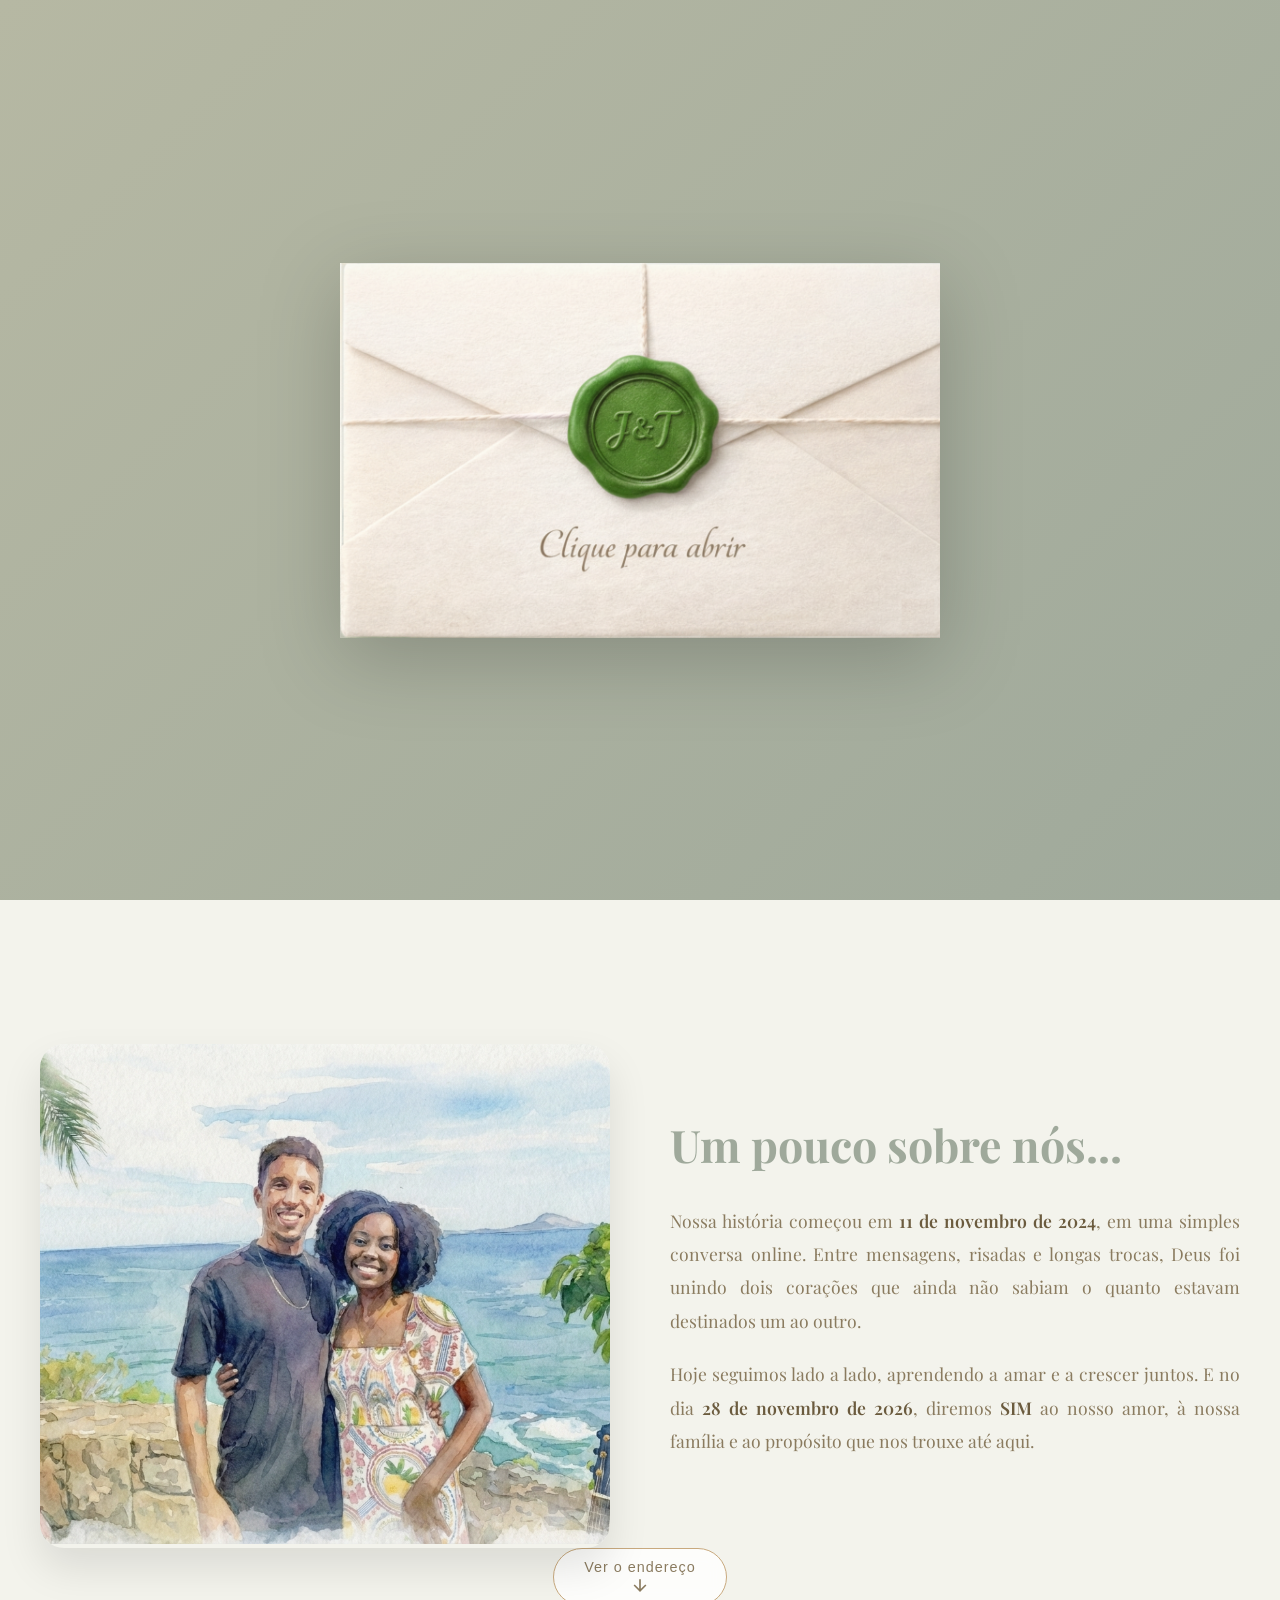
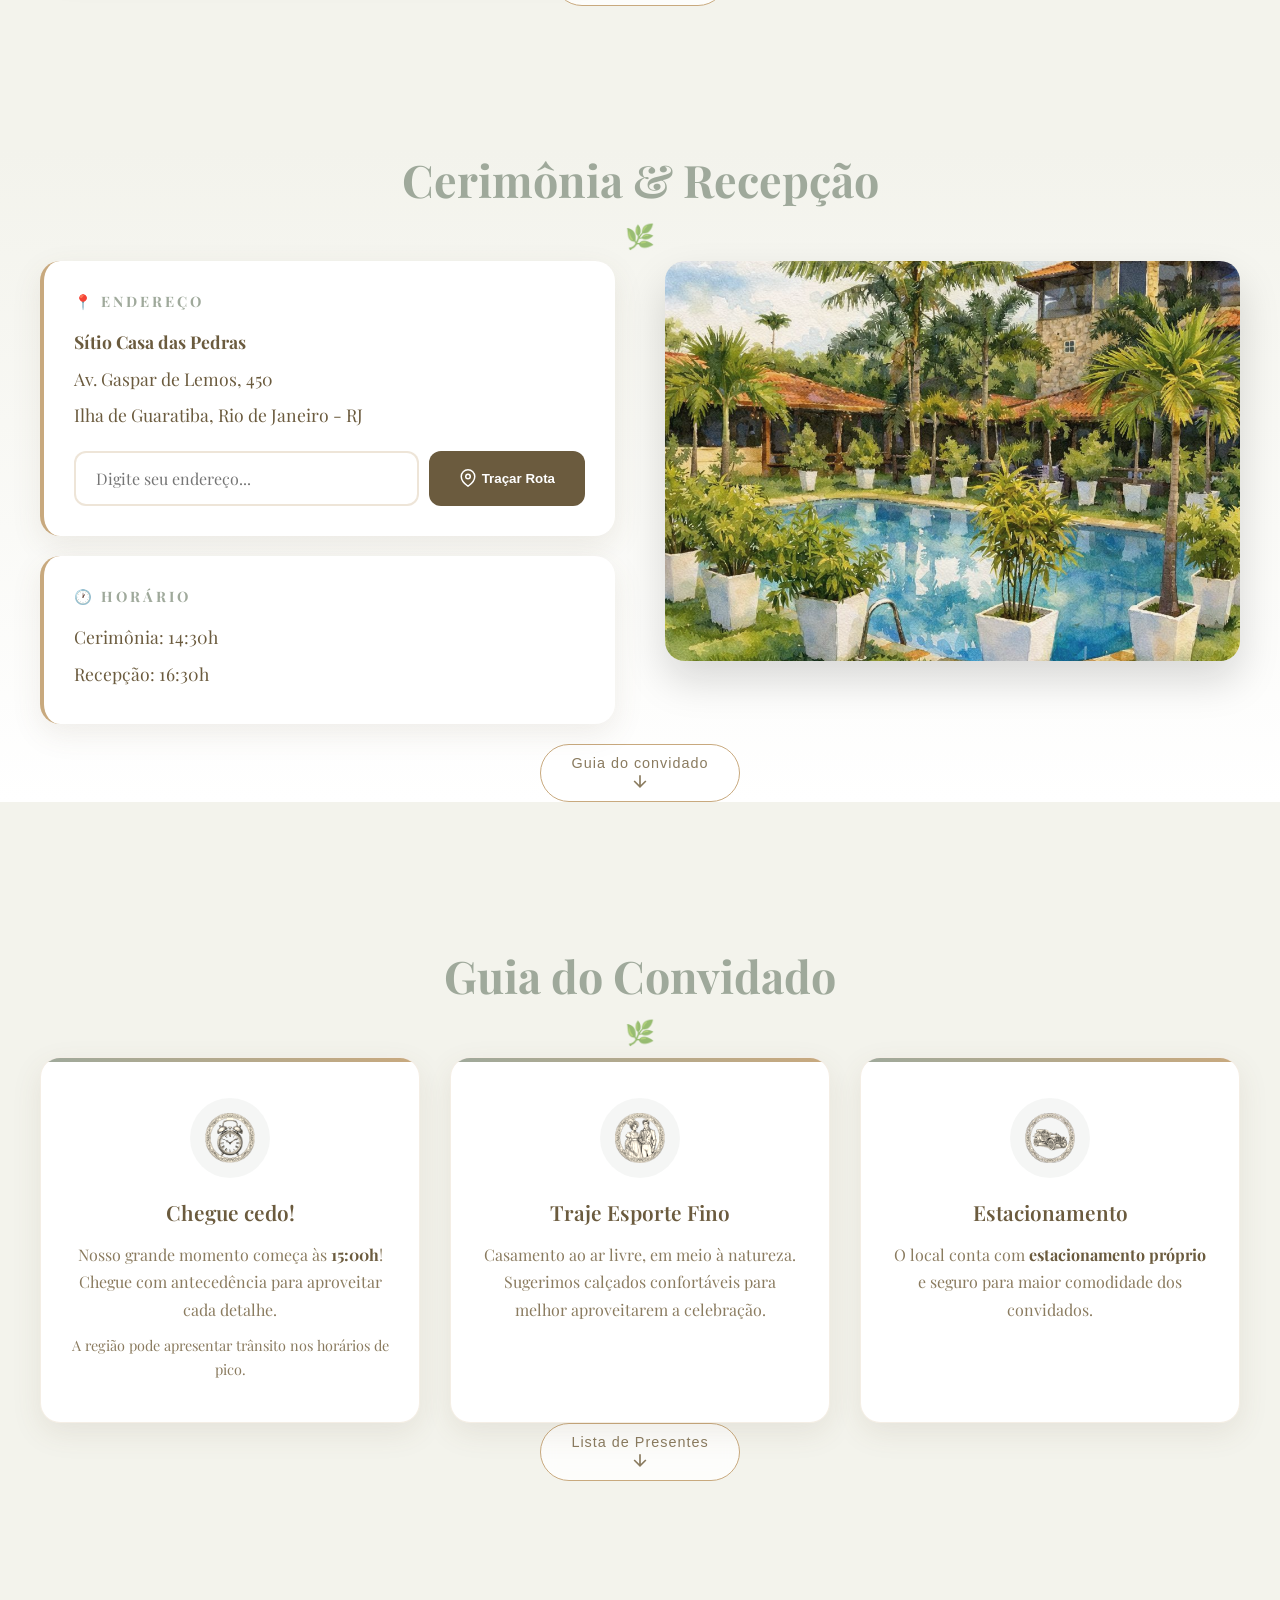
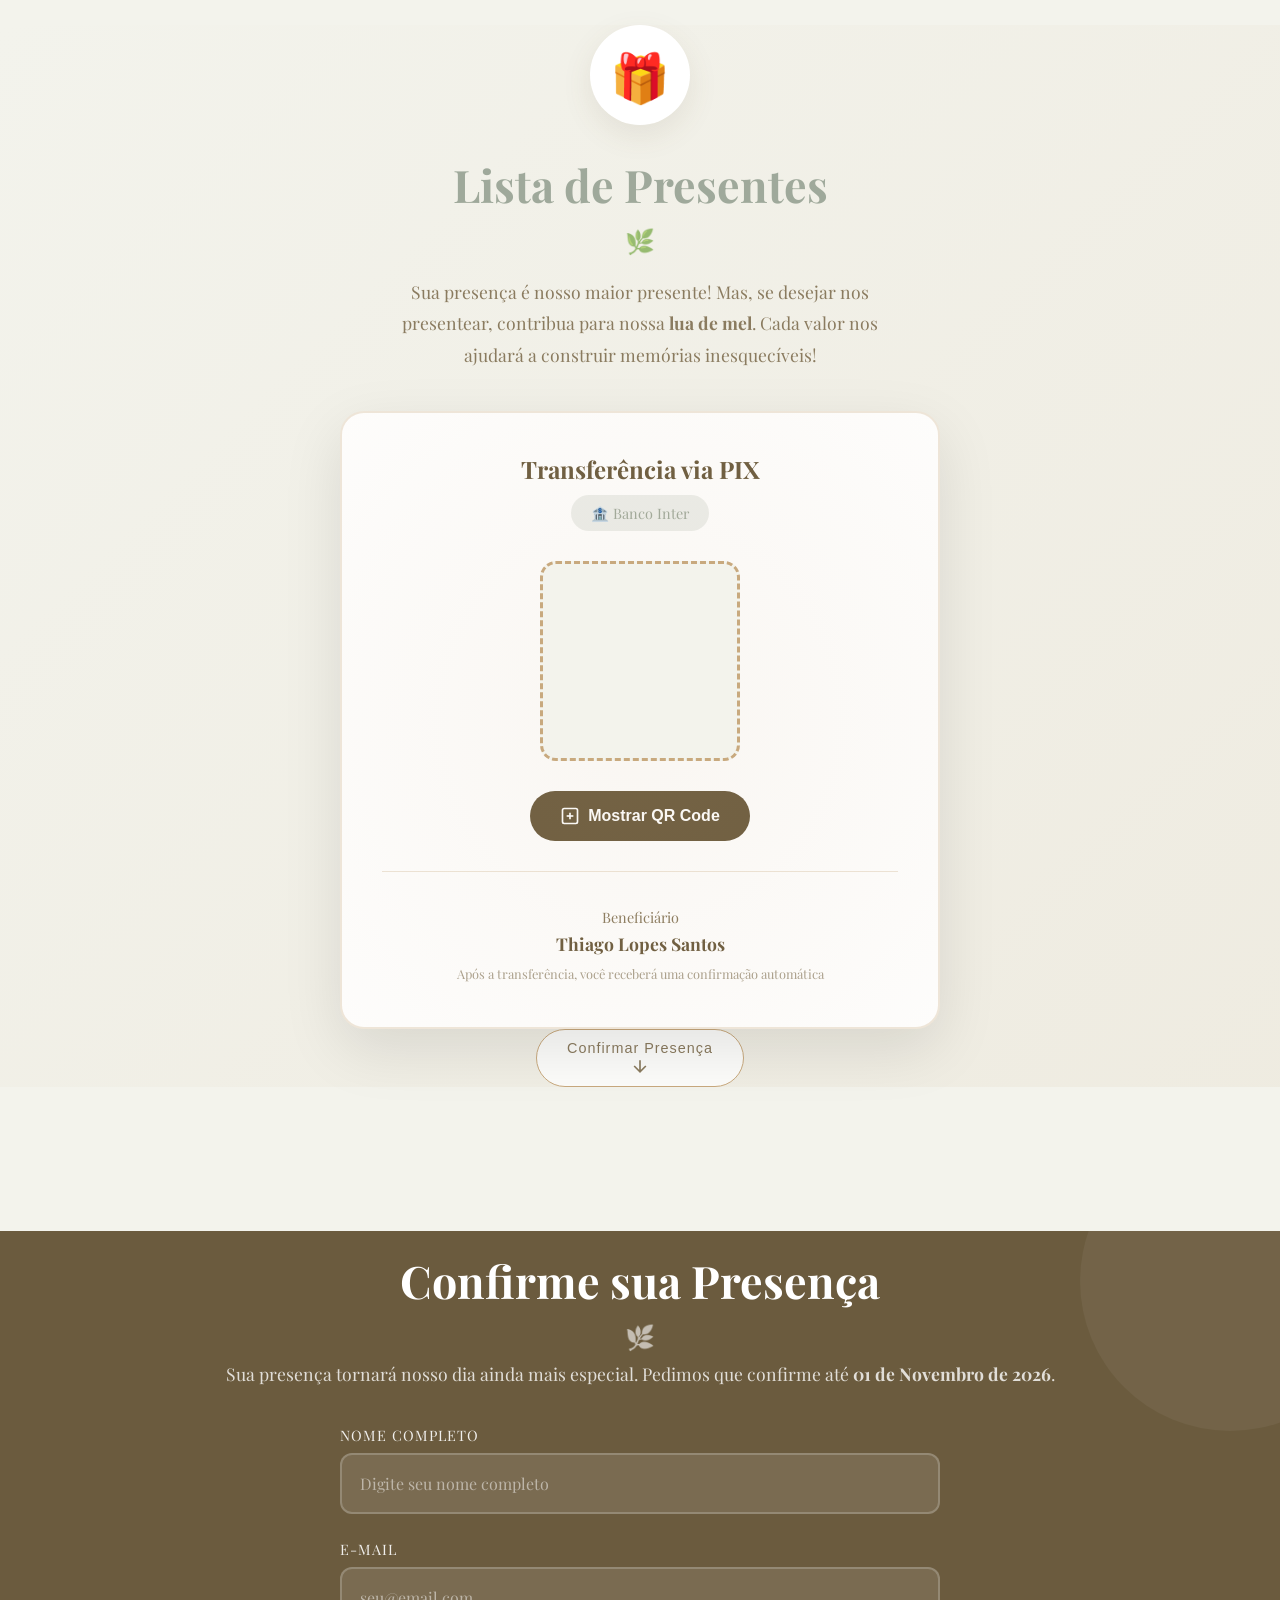
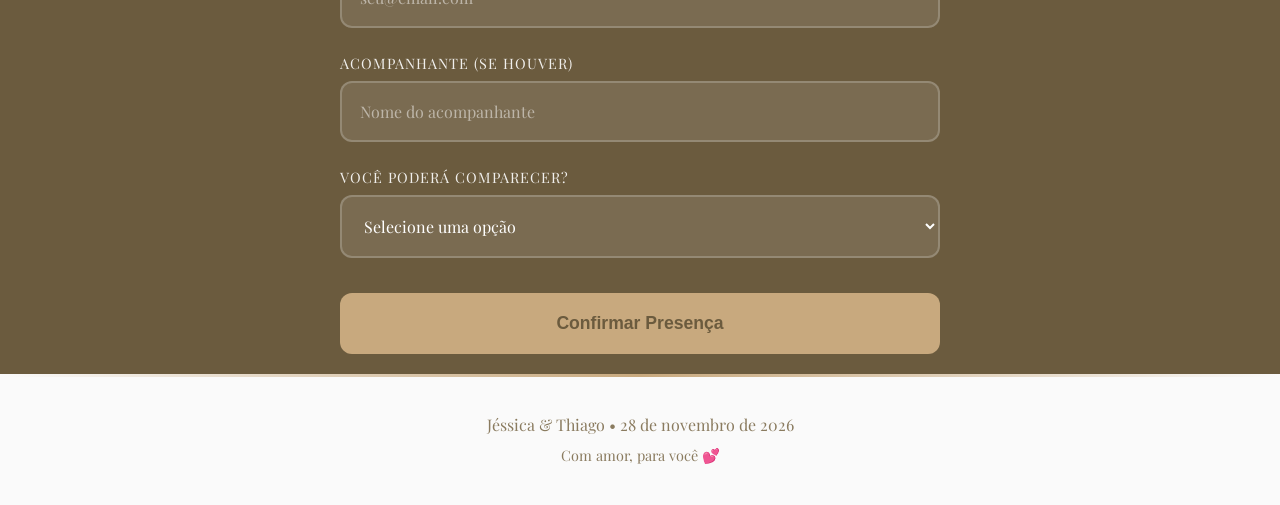
==== commit 589de5a9: "Realizando mudança geral, refatorando os codigos" ====
--- a/index.html
+++ b/index.html
@@ -14,250 +14,328 @@
         <link rel="stylesheet" href="style.css" />
     </head>
     <body>
-        <!-- CARTA -->
-        <div class="cover" id="cover">
-            <div class="invite">
-                <button onclick="abrirConvite()" aria-label="Abrir convite"></button>
-            </div>
-        </div>
-
-        <!-- HOME -->
-        <section class="home">
-
-            <img src="images/flores7.png" alt="FLORES" class="flower-decor right-bottom">
+    <!-- CARTA -->
+    <div class="cover" id="cover">
+        <div class="invite">
+            <button onclick="abrirConvite()" aria-label="Abrir convite"></button>
+        </div>
+    </div>
+
+    <!-- HOME -->
+    <section class="home">
+        <!-- TOPO AQUARELA -->
+        <div class="top-image">
+            <img src="images/topbanner.png" alt="Ilustração em aquarela">
+        </div>
+        
+        <!-- PRIMEIRA TELA REAL -->
+        <div class="hero">
+            <h1 class="reveal">Jéssica & Thiago</h1>
+            <p class="reveal delay-1">
+                Com o coração cheio de amor, convidamos você para celebrar esse lindo momento conosco!
+            </p>
+            <span class="date reveal delay-2">
+                28 • Novembro • 2026
+            </span> 
             
-            <!-- TOPO AQUARELA -->
-            <div class="top-image">
-                <img src="images/topbanner.png" alt="Ilustração em aquarela">
-            </div>
-            
-            <!-- PRIMEIRA TELA REAL -->
-            <div class="hero">
-                <h1 class="reveal">Jéssica & Thiago</h1>
-                <p class="reveal delay-1">
-                    Com o coração cheio de amor, convidamos você para celebrar esse lindo momento conosco!
+            <div class="countdown reveal delay-3">
+                <div class="time-box">
+                    <span id="days">00</span>
+                    <small>Dias</small>
+                </div>
+    
+                <div class="time-box">
+                    <span id="hours">00</span>
+                    <small>Horas</small>
+                </div>
+    
+                <div class="time-box">
+                    <span id="minutes">00</span>
+                    <small>Min</small>
+                </div>
+    
+                <div class="time-box">
+                    <span id="seconds">00</span>
+                    <small>Seg</small>
+                </div>
+            </div>
+            <button class="scroll-indicator reveal delay-3" data-scroll="next" aria-label="Descer">
+                <span>Nossa História</span>
+                <svg width="20" height="20" viewBox="0 0 24 24" fill="none" stroke="currentColor" stroke-width="2">
+                    <path d="M12 5v14M19 12l-7 7-7-7"/>
+                </svg>
+            </button>
+        </div>
+    </section>
+
+    <div class="floral-divider"></div>
+
+    <!-- Nossa História -->
+    <section class="story">
+        <!-- <div class="floral-corner top-left"></div> -->
+        <!-- <div class="floral-corner bottom-right"></div> -->
+        
+        <div class="container story-container">
+            <div class="story-image reveal">
+                <img src="images/aqcasal.png" alt="Jéssica e Thiago">
+            </div>
+
+            <div class="story-text reveal delay-1">
+                <h2>Um pouco sobre nós...</h2>
+
+                <p>
+                    Nossa história começou em <strong>11 de novembro de 2024</strong>, em uma simples conversa online.
+                    Entre mensagens, risadas e longas trocas, Deus foi unindo dois corações que ainda não sabiam
+                    o quanto estavam destinados um ao outro.
                 </p>
-                <span class="date reveal delay-2">
-                    28 • Novembro • 2026
-                </span> 
-                
-                <div class="countdown reveal delay-3">
-                    <div class="time-box">
-                        <span id="days">00</span>
-                        <small>Dias</small>
-                    </div>
-        
-                    <div class="time-box">
-                        <span id="hours">00</span>
-                        <small>Horas</small>
-                    </div>
-        
-                    <div class="time-box">
-                        <span id="minutes">00</span>
-                        <small>Min</small>
-                    </div>
-        
-                    <div class="time-box">
-                        <span id="seconds">00</span>
-                        <small>Seg</small>
-                    </div>
-                </div>
-                <button class="scroll-indicator reveal delay-3" data-scroll="next" aria-label="Descer">
-                    <span>Nossa História</span>↓
-                </button>
-            </div>
-                    
-        </section>
-        
-        <!-- Nossa História -->
-        <section class="story">
-            <div class="container story-container">
-                <div class="story-image reveal">
-                    <img src="images/aqcasal.png" alt="Jéssica e Thiago">
-                </div>
-
-                <div class="story-text reveal delay-1">
-                    <h2>Um pouco sobre nós...</h2>
-
-                    <p>
-                        Nossa história começou em <strong>11 de novembro de 2024</strong>, em uma simples conversa online.
-                        Entre mensagens, risadas e longas trocas, Deus foi unindo dois corações que ainda não sabiam
-                        o quanto estavam destinados um ao outro.
-                    </p>
-
-                    <p>
-                        Hoje seguimos lado a lado, aprendendo a amar e a crescer juntos.
-                        E no dia <strong>28 de novembro de 2026</strong>, diremos <strong>SIM</strong> ao nosso amor,
-                        à nossa família e ao propósito que nos trouxe até aqui.
-                    </p>
-                </div>
-
-            </div>
-            <button class="scroll-indicator reveal delay-3" data-scroll="next" aria-label="Descer">
-                <span>Ver o endereço</span>↓
-            </button>
-        </section>
-
-        <!-- Cerimônia & Recepção -->
-        <section class="local">
-            <div class="container">
-                <!-- <img src="images/plantas.png" alt="FLORES" class="flower-decor left-bottom"> -->
-                
-                <h2 class="reveal">Cerimônia & Recepção</h2>
-
-                <div class="local-grid">
-                    <!-- LADO ESQUERDO -->
-                    <div class="reveal delay-2">
-                        <div class="info-item">
-                            <h3>Endereço</h3>
-                            <p>Sítio Casa das Pedras</p>
-                            <p>
-                                Av. Gaspar de Lemos, 450
-                                Ilha de Guaratiba
-                                Rio de Janeiro - RJ
-                            </p>
-                        </div>
+
+                <p>
+                    Hoje seguimos lado a lado, aprendendo a amar e a crescer juntos.
+                    E no dia <strong>28 de novembro de 2026</strong>, diremos <strong>SIM</strong> ao nosso amor,
+                    à nossa família e ao propósito que nos trouxe até aqui.
+                </p>
+            </div>
+        </div>
+        
+        <button class="scroll-indicator reveal delay-3" data-scroll="next" aria-label="Descer">
+            <span>Ver o endereço</span>
+            <svg width="20" height="20" viewBox="0 0 24 24" fill="none" stroke="currentColor" stroke-width="2">
+                <path d="M12 5v14M19 12l-7 7-7-7"/>
+            </svg>
+        </button>
+    </section>
+
+    <div class="floral-divider"></div>
+
+    <!-- Cerimônia & Recepção -->
+    <section class="local">
+        <div class="container">
+            <h2 class="reveal">Cerimônia & Recepção</h2>
+
+            <div class="local-grid">
+                <!-- LADO ESQUERDO -->
+                <div class="reveal delay-2">
+                    <div class="info-item">
+                        <h3>📍 Endereço</h3>
+                        <p><strong>Sítio Casa das Pedras</strong></p>
+                        <p>Av. Gaspar de Lemos, 450</p>
+                        <p>Ilha de Guaratiba, Rio de Janeiro - RJ</p>
                         <div class="route-box reveal delay-3">
                             <input 
                                 type="text" 
                                 id="origin" 
                                 placeholder="Digite seu endereço..."
                             >
-                            <button onclick="tracarRota()">Buscar rota</button>
+                            <button onclick="tracarRota()">
+                                <svg width="18" height="18" viewBox="0 0 24 24" fill="none" stroke="currentColor" stroke-width="2" style="margin-right: 5px;">
+                                    <path d="M21 10c0 7-9 13-9 13s-9-6-9-13a9 9 0 0 1 18 0z"></path>
+                                    <circle cx="12" cy="10" r="3"></circle>
+                                </svg>
+                                Traçar Rota
+                            </button>
                         </div>
                     </div>
                     
-                    <!-- LADO DIREITO -->
-                    <div class="reveal delay-2">
-                        <img 
+                    <div class="info-item">
+                        <h3>🕐 Horário</h3>
+                        <p>Cerimônia: 14:30h</p>
+                        <p>Recepção: 16:30h</p>
+                    </div>
+
+                </div>
+                
+                <!-- LADO DIREITO -->
+                <div class="reveal delay-2">
+                    <img 
                         class="local-image" 
                         src="images/local-photo.jpeg" 
                         alt="Foto do local do casamento"
-                        >
-                    </div>
-                </div>
-            </div>
+                    >
+                </div>
+            </div>
+        </div>
+        
+        <button class="scroll-indicator reveal delay-3" data-scroll="next" aria-label="Descer">
+            <span>Guia do convidado</span>
+            <svg width="20" height="20" viewBox="0 0 24 24" fill="none" stroke="currentColor" stroke-width="2">
+                <path d="M12 5v14M19 12l-7 7-7-7"/>
+            </svg>
+        </button>
+    </section>
+
+    <div class="floral-divider"></div>
+
+    <!-- Guia do Convidado-->
+    <section class="manual-classico">
+        <div class="container">
+            <h2 class="reveal">Guia do Convidado</h2>
             
-            <button class="scroll-indicator reveal delay-3" data-scroll="next" aria-label="Descer">
-                <span>Guia do convidado</span>↓
-            </button>
-        </section>
-        
-        <!-- Guia do Convidado-->
-        <section class="manual-classico">
-            <div class="container">
-                <h2 class="reveal">Guia do Convidado</h2>
+            <div class="lista-ilustrada">
+
+                <div class="item-manual reveal delay-1">
+                    <div class="image-icon">
+                        <img src="images/time.png" alt="Ícone Relógio">
+                    </div>
+                    <div class="texto-manual">
+                        <h3>Chegue cedo!</h3>
+                        <p>Nosso grande momento começa às <strong>15:00h</strong>! Chegue com antecedência para aproveitar cada detalhe.</p>
+                        <p style="margin-top: 10px; font-size: 0.9rem;">A região pode apresentar trânsito nos horários de pico.</p>
+                    </div>
+                </div>
                 
-                <div class="lista-ilustrada">
-
-                    <div class="item-manual reveal delay-1">
-                        <div class="image-icon">
-                            <img src="images/time.png" alt="Ícone Relógio"> </div>
-                        <div class="texto-manual">
-                            <h3>Nosso grande momento começa às 15:00h!</h3>
-                            <p>Chegue <strong>30 minutos</strong> antes para se acomodar com tranquilidade e aproveitar cada detalhe preparado com carinho.</p>
-                            <p>Recomendamos que saiam com antecedência, pois a região pode apresentar <strong>trânsito</strong> em determinados horários. Utilize o <strong>mapa</strong> disponível neste site para facilitar sua rota.</p>
-                        </div>
-                    </div>
+                <div class="item-manual reveal delay-1">
+                    <div class="image-icon">
+                        <img src="images/dressCode.png" alt="Ícone Traje"> 
+                    </div>
+                    <div class="texto-manual">
+                        <h3>Traje Esporte Fino</h3>
+                        <p>Casamento ao ar livre, em meio à natureza. Sugerimos calçados confortáveis para melhor aproveitarem a celebração.</p>
+                    </div>
+                </div>
+                
+                <div class="item-manual reveal delay-1">
+                    <div class="image-icon">
+                        <img src="images/car.png" alt="Ícone Carro">
+                    </div>
+                    <div class="texto-manual">
+                        <h3>Estacionamento</h3>
+                        <p>O local conta com <strong>estacionamento próprio</strong> e seguro para maior comodidade dos convidados.</p>
+                    </div>
+                </div>
+
+            </div>
+        </div>
+        
+        <button class="scroll-indicator reveal delay-3" data-scroll="next" aria-label="Descer">
+            <span>Lista de Presentes</span>
+            <svg width="20" height="20" viewBox="0 0 24 24" fill="none" stroke="currentColor" stroke-width="2">
+                <path d="M12 5v14M19 12l-7 7-7-7"/>
+            </svg>
+        </button>
+    </section>
+
+    <div class="floral-divider"></div>
+
+    <!-- Presentes Melhorado -->
+    <section class="gifts">
+        <!-- <div class="floral-corner top-right"></div> -->
+        <!-- <div class="floral-corner bottom-left"></div> -->
+        
+        <div class="container gifts-container">
+            <div class="gifts-icon">🎁</div>
+            <h2>Lista de Presentes</h2>
+            <p>
+                Sua presença é nosso maior presente! Mas, se desejar nos presentear, 
+                contribua para nossa <strong>lua de mel</strong>. Cada valor nos ajudará 
+                a construir memórias inesquecíveis!
+            </p>
+
+            <div class="pix-card" id="pix-card">
+                <div class="pix-header">
+                    <h3>Transferência via PIX</h3>
+                    <span class="pix-bank">🏦 Banco Inter</span>
+                </div>
+
+                <div id="qrcode-container" class="pix-qrcode" style="display: none;">
+                    <!-- QR Code será inserido aqui -->
+                </div>
+
+                <div id="pix-placeholder" class="pix-qrcode">
+                    <span style="font-size: 4rem;"></span>
+                </div>
+
+                <div class="pix-key-box" id="pix-key-box" style="display: none;">
+                    <div class="pix-key-label">Chave PIX (CPF)</div>
+                    <div class="pix-key" id="pix-key-display">***.702.367-**</div>
+                </div>
+
+                <div class="pix-buttons">
+                    <button class="btn-pix btn-pix-primary" id="btn-mostrar" onclick="mostrarPix()">
+                        <svg width="20" height="20" viewBox="0 0 24 24" fill="none" stroke="currentColor" stroke-width="2">
+                            <rect x="3" y="3" width="18" height="18" rx="2" ry="2"></rect>
+                            <line x1="8" y1="12" x2="16" y2="12"></line>
+                            <line x1="12" y1="8" x2="12" y2="16"></line>
+                        </svg>
+                        Mostrar QR Code
+                    </button>
                     
-                    <div class="item-manual reveal delay-1">
-                        <div class="image-icon">
-                            <img src="images/dressCode.png" alt="Ícone Traje"> 
-                        </div>
-                        <div class="texto-manual">
-                            <h3>Traje Esporte Fino</h3>
-                            <p>Nosso casamento será ao ar livre, em meio à natureza. Sugerimos traje esporte fino e calçados confortáveis para melhor aproveitarem a celebração.</p>
-                        </div>
-                    </div>
-                    
-                    <div class="item-manual reveal delay-1">
-                        <div class="image-icon">
-                            <img src="images/car.png" alt="Ícone Carro"> </div>
-                        <div class="texto-manual">
-                            <h3>Estacionamento</h3>
-                            <p>O local conta com estacionamento no próprio espaço para maior comodidade dos convidados.</p>
-                        </div>
-                    </div>
-
-                </div>
-            </div>
-            <button class="scroll-indicator reveal delay-3" data-scroll="next" aria-label="Descer">
-                <span>PRESENTES</span>↓
-            </button>
-        </section>
-
-        <!-- Presentes -->
-        <section class="gifts">
-            <div class="container">
-                <img class="gifts-img" src="images/gift.png" alt="Presentes"/>
-                <h2>Presenteie os noivos</h2>
-                <p>
-                    Sua presença é o nosso maior presente. 
-                    Mas, se desejar nos presentear, deixamos aqui o pix para ajudar o nosso sonho.
-                </p>
-
-                <button class="gift-button" id="btn-pix" onclick="mostrarPix()">Ver Chave Pix</button>
-
-                <div id="pix-area" style="display: none; margin-top: 20px;">
-                    <p><strong>Banco Inter</strong>: Thiago Lopes Santos CPF: ***.702.367-**</p>
-                    <div id="qrcode-container"></div>
-                    <p>Aponte a câmera do celular para o código acima</p>
-
-                    <button class="gift-button" onclick="copiarPix()" >
-                        Copiar código Pix
+                    <button class="btn-pix btn-pix-secondary" id="btn-copiar" onclick="copiarPix()" style="display: none;">
+                        <svg width="20" height="20" viewBox="0 0 24 24" fill="none" stroke="currentColor" stroke-width="2">
+                            <rect x="9" y="9" width="13" height="13" rx="2" ry="2"></rect>
+                            <path d="M5 15H4a2 2 0 0 1-2-2V4a2 2 0 0 1 2-2h9a2 2 0 0 1 2 2v1"></path>
+                        </svg>
+                        Copiar Código
                     </button>
                 </div>
-            </div>
-            <button class="scroll-indicator reveal delay-3" data-scroll="next" aria-label="Descer">
-                <span>Confirmar Presença</span>↓
-            </button>
-        </section>
-
-        <section class="rsvp">
-            <div class="container">
-                <h2>Confirme sua Presença</h2>
-                <p class="rsvp-subtitle">
-                    Sua presença tornará nosso dia ainda mais especial.
-                    Pedimos que confirme até <strong>01 de Novembro de 2026</strong>.
-                </p>
-
-                <form class="rsvp-form">
-
-                    <div class="form-group">
-                        <label>Nome completo</label>
-                        <input type="text" placeholder="Digite seu nome completo" required>
-                    </div>
-
-                    <div class="form-group">
-                        <label>Acompanhante (se houver)</label>
-                        <input type="text" placeholder="Nome do acompanhante">
-                    </div>
-
-                    <div class="form-group">
-                        <label>Você poderá comparecer?</label>
-                        <select required>
-                            <option value="">Selecione uma opção</option>
-                            <option>Sim, estarei presente!</option>
-                            <option>Não poderei comparecer</option>
-                        </select>
-                    </div>
-
-                    <button type="submit" class="rsvp-button">
-                        Confirmar Presença
-                    </button>
-
-                </form>
-
-            </div>
-        </section>
-
-
-        <footer class="footer">
-            <p>
-                Jéssica & Thiago • 28 de novembro de 2026
+
+                <div class="pix-info">
+                    <p>Beneficiário</p>
+                    <strong>Thiago Lopes Santos</strong>
+                    <p style="margin-top: 10px; font-size: 0.8rem; opacity: 0.7;">
+                        Após a transferência, você receberá uma confirmação automática
+                    </p>
+                </div>
+            </div>
+        </div>
+        
+        <button class="scroll-indicator reveal delay-3" data-scroll="next" aria-label="Descer">
+            <span>Confirmar Presença</span>
+            <svg width="20" height="20" viewBox="0 0 24 24" fill="none" stroke="currentColor" stroke-width="2">
+                <path d="M12 5v14M19 12l-7 7-7-7"/>
+            </svg>
+        </button>
+    </section>
+
+    <div class="floral-divider"></div>
+
+    <!-- RSVP -->
+    <section class="rsvp">
+        <div class="container">
+            <h2>Confirme sua Presença</h2>
+            <p class="rsvp-subtitle reveal">
+                Sua presença tornará nosso dia ainda mais especial.
+                Pedimos que confirme até <strong>01 de Novembro de 2026</strong>.
             </p>
-        </footer>
-
-        <script src="script.js"></script>
+
+            <form class="rsvp-form reveal delay-1" id="rsvp-form">
+
+                <div class="form-group">
+                    <label>Nome completo</label>
+                    <input type="text" placeholder="Digite seu nome completo" required>
+                </div>
+
+                <div class="form-group">
+                    <label>E-mail</label>
+                    <input type="email" placeholder="seu@email.com" required>
+                </div>
+
+                <div class="form-group">
+                    <label>Acompanhante (se houver)</label>
+                    <input type="text" placeholder="Nome do acompanhante">
+                </div>
+
+                <div class="form-group">
+                    <label>Você poderá comparecer?</label>
+                    <select required>
+                        <option value="">Selecione uma opção</option>
+                        <option value="sim">Sim, estarei presente! 🎉</option>
+                        <option value="nao">Infelizmente não poderei comparecer</option>
+                    </select>
+                </div>
+
+                <button type="submit" class="rsvp-button">
+                    Confirmar Presença
+                </button>
+
+            </form>
+
+        </div>
+    </section>
+
+    <footer class="footer">
+        <p>Jéssica & Thiago • 28 de novembro de 2026</p>
+        <p style="margin-top: 10px; font-size: 0.9rem;">Com amor, para você 💕</p>
+    </footer>
+    <script src="script.js"></script>
     </body>
 </html>
--- a/style.css
+++ b/style.css
@@ -1,55 +1,92 @@
 /* =========================
-PADRÃO
-========================= */
-body {
+    VARIÁVEIS E RESET
+========================= */
+:root {
+    --primary: #6b5b3e;
+    --primary-light: #8a7b5f;
+    --secondary: #9fa99b;
+    --accent: #c8a97e;
+    --bg-cream: #f3f3ec;
+    --bg-light: #fafafa;
+    --text-dark: #3d3d3d;
+    --white: #ffffff;
+    --shadow: rgba(107, 91, 62, 0.1);
+}
+
+* {
     margin: 0;
     padding: 0;
     box-sizing: border-box;
+}
+
+body {
     font-family: 'Playfair Display', serif;
-}
-
-.container {
-    display: flex;
-    flex-direction: column;
-    align-items: center;
-}
-
-h2 {
-    max-width: 520px;
-    font-size: 2rem;
-    margin-bottom: 24px;
-    color: #9fa99b;
-}
-
-/* Configuração Geral das Flores */
-.flower-decor {
-    position: absolute; 
+    color: var(--primary);
+    background-color: var(--bg-cream);
+    overflow-x: hidden;
+}
+
+/* =========================
+    DECORAÇÃO FLORAL
+========================= */
+.floral-divider {
+    width: 100%;
+    height: 80px;
+    background: url('https://img.freepik.com/psd-gratuitas/desenho-de-borda-de-casamento-em-aquarela_23-2151179952.jpg') center/contain repeat-x;
+    opacity: 0.6;
+    margin: 2rem 0;
+}
+
+.floral-corner {
+    position: absolute;
+    width: 200px;
+    height: 200px;
     background-size: contain;
     background-repeat: no-repeat;
-    pointer-events: none; 
-    z-index: 1;  
-    object-fit: 100%;
-}
-.right-bottom {
-    bottom: 0;
-    right: 0;
-    width: 300px;
-    height: 300px;
-    /* rotate: 180deg; */
+    opacity: 0.4;
+    pointer-events: none;
+    z-index: 1;
+}
+
+.floral-corner.top-left {
+    top: -50px;
+    left: -50px;
+    background-image: url('https://media.istockphoto.com/id/1372114702/vector/watercolor-vector-frame-with-green-forest-foliage-floral-illustration-for-greetings.jpg?s=612x612&w=0&k=20&c=4Sspul696vdslxmXNCAaszYCunacXrk9898C7dKoSok=');
+    transform: rotate(0deg);
+}
+
+.floral-corner.top-right {
+    top: -50px;
+    right: -50px;
+    background-image: url('https://media.istockphoto.com/id/1372114702/vector/watercolor-vector-frame-with-green-forest-foliage-floral-illustration-for-greetings.jpg?s=612x612&w=0&k=20&c=4Sspul696vdslxmXNCAaszYCunacXrk9898C7dKoSok=');
+    transform: scaleX(-1);
+}
+
+.floral-corner.bottom-left {
+    bottom: -50px;
+    left: -50px;
+    background-image: url('https://media.istockphoto.com/id/1372114702/vector/watercolor-vector-frame-with-green-forest-foliage-floral-illustration-for-greetings.jpg?s=612x612&w=0&k=20&c=4Sspul696vdslxmXNCAaszYCunacXrk9898C7dKoSok=');
+    transform: rotate(90deg);
+}
+
+.floral-corner.bottom-right {
+    bottom: -50px;
+    right: -50px;
+    background-image: url('https://media.istockphoto.com/id/1372114702/vector/watercolor-vector-frame-with-green-forest-foliage-floral-illustration-for-greetings.jpg?s=612x612&w=0&k=20&c=4Sspul696vdslxmXNCAaszYCunacXrk9898C7dKoSok=');
+    transform: scaleX(-1) rotate(90deg);
 }
 
 /* =========================
     CARTA DE CONVITE
 ========================= */
-
 .cover {
     position: fixed;
     inset: 0;
-    background-color: #b6b8a3;
+    background: linear-gradient(135deg, #b6b8a3 0%, #9fa99b 100%);
     display: flex;
     align-items: center;
     justify-content: center;
-    z-index: 10;
+    z-index: 1000;
     transition: opacity 0.8s ease, transform 0.8s ease;
 }
 
@@ -58,7 +95,6 @@
     transform: scale(1.05);
     pointer-events: none;
 }
-
 
 .invite {
     width: 600px;
@@ -68,6 +104,13 @@
     background-repeat: no-repeat;
     background-position: center;
     position: relative;
+    filter: drop-shadow(0 20px 40px rgba(0,0,0,0.2));
+    animation: floatInvite 3s ease-in-out infinite;
+}
+
+@keyframes floatInvite {
+    0%, 100% { transform: translateY(0); }
+    50% { transform: translateY(-10px); }
 }
 
 .invite button {
@@ -80,14 +123,20 @@
     border: none;
     background: transparent;
     cursor: pointer;
-}
-
-
-/* =========================
-    HOME
+    transition: transform 0.3s;
+}
+
+.invite button:hover {
+    transform: translate(-50%, -50%) scale(1.1);
+}
+
+/* =========================
+    HOME / HERO
 ========================= */
 .home {
-    height: 100vh;
+    min-height: 100vh;
+    position: relative;
+    background: var(--bg-cream);
 }
 
 .top-image {
@@ -97,6 +146,17 @@
     width: 100%;
     height: 50vh;
     overflow: hidden;
+    position: relative;
+}
+
+.top-image::after {
+    content: '';
+    position: absolute;
+    bottom: 0;
+    left: 0;
+    right: 0;
+    height: 100px;
+    background: linear-gradient(to bottom, transparent, var(--bg-cream));
 }
 
 .top-image img {
@@ -104,77 +164,93 @@
     height: 100%;
     object-position: bottom;
     object-fit: cover;
+    filter: saturate(0.9) contrast(0.95);
 }
 
 .hero {
-    background-color: #f3f3ec;
     margin-top: -120px;
-    padding: 20px;
+    padding: 40px 20px;
     text-align: center;
-    height: 100%;
+    position: relative;
+    z-index: 2;
 }
 
 .hero h1 {
-    font-size: 3rem;
+    font-size: clamp(2.5rem, 6vw, 4rem);
     font-weight: 400;
-    margin-bottom: 18px;
-    color: #6b5b3e;
-}
+    margin-bottom: 20px;
+    color: var(--primary);
+    letter-spacing: 2px;
+}
+
 .hero p {
-    font-size: 1.1rem;
-    max-width: 480px;
-    line-height: 1.6;
-    color: #7a6a4f;
-    margin: 0 auto;
-    margin-bottom: 10px;
+    font-size: 1.2rem;
+    max-width: 600px;
+    line-height: 1.8;
+    color: var(--primary-light);
+    margin: 0 auto 20px;
+    font-style: italic;
 }
 
 .hero .date {
-    font-size: 1.20rem;
-    letter-spacing: 2px;
-    color: #8a7b5f;
-}
-
-.hero span {
-    font-family: serif;
-}
-
-/* CONTAGEM REGRESSIVA */
+    display: inline-block;
+    font-size: 1.3rem;
+    letter-spacing: 4px;
+    color: var(--secondary);
+    padding: 10px 30px;
+    border: 2px solid var(--accent);
+    border-radius: 50px;
+    /* margin-bottom: 30px; */
+    background: rgba(255,255,255,0.5);
+    backdrop-filter: blur(10px);
+}
+
+/* CONTAGEM REGRESSIVA MELHORADA */
 .countdown {
     display: flex;
     justify-content: center;
     align-items: center;
     gap: 20px;
-    margin-top: 10px;
+    margin: 10px 0;
     flex-wrap: wrap;
 }
 
 .time-box {
-    background: rgba(255, 255, 255, 0.6);
-    color: #8a7b5f;
-    padding: 16px 20px;
+    background: var(--white);
+    color: var(--primary);
+    padding: 10px 25px;
     border-radius: 16px;
-    min-width: 80px;
+    min-width: 90px;
     text-align: center;
-    backdrop-filter: blur(6px);
+    box-shadow: 0 10px 30px var(--shadow);
+    border: 1px solid rgba(200, 169, 126, 0.3);
+    transition: transform 0.3s, box-shadow 0.3s;
+}
+
+.time-box:hover {
+    transform: translateY(-5px);
+    box-shadow: 0 15px 40px rgba(107, 91, 62, 0.15);
 }
 
 .time-box span {
     display: block;
-    font-size: 2rem;
+    font-size: 2.5rem;
     font-weight: 600;
+    font-family: 'Cormorant Garamond', serif;
+    color: var(--primary);
 }
 
 .time-box small {
-    font-size: 0.75rem;
-    letter-spacing: 1px;
+    font-size: 0.8rem;
+    letter-spacing: 2px;
     text-transform: uppercase;
-}
-
-/* Animação de fade-in e slide-up para os elementos da hero */
+    color: var(--primary-light);
+}
+
+/* ANIMAÇÕES */
 .reveal {
     opacity: 0;
-    transform: translateY(20px);
+    transform: translateY(30px);
     transition: opacity 0.8s ease, transform 0.8s ease;
 }
 
@@ -183,311 +259,540 @@
     transform: translateY(0);
 }
 
+.delay-1 { transition-delay: 0.2s; }
+.delay-2 { transition-delay: 0.4s; }
+.delay-3 { transition-delay: 0.6s; }
+
+/* SCROLL INDICATOR MELHORADO */
 .scroll-indicator {
     display: flex;
-    gap: 10px;
-    justify-content: center;
-    align-items: center;
-    margin: 10px auto;
-    padding: 5px;
-    font-size:1.4rem;
-    color: #8a7b5f;
-    background: none;
+    flex-direction: column;
+    align-items: center;
+    gap: 0px;
+    margin: 0 auto;
+    padding: 10px 30px;
+    font-size: 0.9rem;
+    color: var(--primary-light);
+    background: rgba(255,255,255,0.8);
+    border: 1px solid var(--accent);
+    border-radius: 50px;
     cursor: pointer;
-    opacity: 0.7;
-    border: 1px solid;
-    border-radius: 5%;
-    box-shadow: 1px 1px 4px #6b5b3e;
+    opacity: 0.9;
+    transition: all 0.3s;
+    backdrop-filter: blur(10px);
     animation: float 2.2s ease-in-out infinite;
 }
-.scroll-indicator span{
-    font-weight: thinner;
-    font-size:1rem;
-    margin: 0;
-}
-
-/* Animação da entrada */
-.delay-1 {
-    transition-delay: 0.2s;
-}
-
-.delay-2 {
-    transition-delay: 0.4s;
-}
-/* delay maior pra seta entrar por último */
-.delay-3 {
-    transition-delay: 0.6s;
-}
-.delay-4 {
-    transition-delay: 1s;
-}
-/* animação suave de “respiração”  para a seta*/
+
+.scroll-indicator:hover {
+    background: var(--primary);
+    color: var(--white);
+    transform: translateY(-3px);
+    box-shadow: 0 10px 20px rgba(107, 91, 62, 0.2);
+}
+
+.scroll-indicator span {
+    font-weight: 500;
+    letter-spacing: 1px;
+}
+
 @keyframes float {
-    0%, 100% {
-        transform: translateY(0);
-    }
-    50% {
-        transform: translateY(8px);
-    }
-}
-
+    0%, 100% { transform: translateY(0); }
+    50% { transform: translateY(8px); }
+}
+
+/* =========================
+    SEÇÕES GERAIS
+========================= */
+section {
+    position: relative;
+}
+
+.container {
+    max-width: 1200px;
+    margin: 0 auto;
+    position: relative;
+    z-index: 2;
+}
+
+h2 {
+    font-size: clamp(2rem, 4vw, 2.8rem);
+    margin-bottom: 10px;
+    color: var(--secondary);
+    text-align: center;
+    position: relative;
+    display: inline-block;
+    width: 100%;
+}
+
+h2::after {
+    content: '🌿';
+    display: block;
+    font-size: 1.5rem;
+    margin-top: 10px;
+    opacity: 0.6;
+}
 
 /* =========================
     NOSSA HISTÓRIA
 ========================= */
 .story {
-    background-color: #f3f3ec;
-    padding: 20px;
+    background: var(--bg-cream);
     position: relative;
 }
 
 .story-container {
-    margin: 0 auto;
     display: grid;
     grid-template-columns: 1fr 1fr;
-    gap: 48px;
-    align-items: center;
+    gap: 60px;
+    align-items: center;
+}
+
+.story-image {
+    position: relative;
+    border-radius: 24px;
+    overflow: hidden;
+    box-shadow: 0 20px 40px rgba(0,0,0,0.1);
+}
+
+.story-image::before {
+    content: '';
+    position: absolute;
+    inset: -10px;
+    border: 2px solid var(--accent);
+    border-radius: 28px;
+    z-index: -1;
+    opacity: 0.5;
 }
 
 .story-image img {
     width: 100%;
-    height: 300px;
-    border-radius: 24px;
+    height: 500px;
     object-fit: cover;
+    filter: saturate(0.85) contrast(0.95);
+    transition: transform 0.5s;
+}
+
+.story-image:hover img {
+    transform: scale(1.05);
 }
 
 .story-text h2 {
-    max-width: 520px;
-    font-size: 2rem;
-    margin-bottom: 24px;
-    color: #9fa99b;
+    text-align: left;
+    margin-bottom: 30px;
+}
+
+.story-text h2::after {
+    display: none;
 }
 
 .story-text p {
-    margin-bottom: 16px;
-    line-height: 1.7;
-    width: 100%;
-    font-size: 1rem;
-    color: #9fa99b;
-}
-
-/* =========================
-    CERIMONIAL & RECEPÇÃO
-========================= */
-
+    margin-bottom: 20px;
+    line-height: 1.9;
+    font-size: 1.1rem;
+    color: var(--primary-light);
+    text-align: justify;
+}
+
+.story-text strong {
+    color: var(--primary);
+    font-weight: 600;
+}
+
+/* =========================
+    LOCAL
+========================= */
 .local {
-    padding: 20px;
-    background-color: #f3f3ec;
-    position: relative;
-}
-
-.local h2 {
-    text-align: center;
-    font-size: 2rem;
-    color: #8a7b5f;
-}
-
-/* GRID PRINCIPAL */
+    background: linear-gradient(to bottom, var(--bg-cream), var(--white));
+    position: relative;
+}
+
 .local-grid {
     display: grid;
-    grid-template-columns: 1.2fr 1fr;
+    grid-template-columns: 1fr 1fr;
+    gap: 50px;
     align-items: start;
-    gap: 40px;
+}
+
+.info-item {
+    background: var(--white);
+    padding: 30px;
+    border-radius: 20px;
+    box-shadow: 0 10px 30px var(--shadow);
+    margin-bottom: 20px;
+    border-left: 4px solid var(--accent);
 }
 
 .info-item h3 {
+    font-size: 0.9rem;
+    text-transform: uppercase;
+    letter-spacing: 3px;
+    color: var(--secondary);
+    margin-bottom: 15px;
+}
+
+.info-item p {
+    font-size: 1.1rem;
+    color: var(--primary);
+    line-height: 1.8;
+    margin: 5px 0;
+}
+
+.route-box {
+    display: flex;
+    gap: 10px;
+    margin-top: 20px;
+}
+
+.route-box input {
+    flex: 1;
+    padding: 15px 20px;
+    border-radius: 12px;
+    border: 2px solid rgba(200, 169, 126, 0.3);
+    font-size: 1rem;
+    font-family: inherit;
+    transition: border-color 0.3s;
+}
+
+.route-box input:focus {
+    outline: none;
+    border-color: var(--accent);
+}
+
+.route-box button {
+    padding: 15px 30px;
+    border: none;
+    background: var(--primary);
+    color: var(--white);
+    border-radius: 12px;
+    cursor: pointer;
+    font-weight: 600;
+    transition: all 0.3s;
+    display: flex;
+    align-items: center;
+    white-space: nowrap;
+}
+
+.route-box button:hover {
+    background: var(--primary-light);
+    transform: translateY(-2px);
+    box-shadow: 0 5px 15px rgba(107, 91, 62, 0.3);
+}
+
+.local-image {
+    width: 100%;
+    height: 400px;
+    object-fit: cover;
+    border-radius: 20px;
+    box-shadow: 0 20px 40px rgba(0,0,0,0.15);
+    filter: saturate(0.85) contrast(0.95);
+}
+
+/* =========================
+    GUIA DO CONVIDADO
+========================= */
+.manual-classico {
+    background: var(--bg-cream);
+    position: relative;
+}
+
+.lista-ilustrada {
+    display: grid;
+    grid-template-columns: repeat(3, 1fr);
+    gap: 30px;
+}
+
+.item-manual {
+    background: var(--white);
+    padding: 40px 30px;
+    border-radius: 20px;
+    text-align: center;
+    box-shadow: 0 10px 30px var(--shadow);
+    transition: transform 0.3s, box-shadow 0.3s;
+    border: 1px solid rgba(200, 169, 126, 0.2);
+    position: relative;
+    overflow: hidden;
+}
+
+.item-manual::before {
+    content: '';
+    position: absolute;
+    top: 0;
+    left: 0;
+    right: 0;
+    height: 4px;
+    background: linear-gradient(90deg, var(--secondary), var(--accent));
+}
+
+.item-manual:hover {
+    transform: translateY(-10px);
+    box-shadow: 0 20px 40px rgba(107, 91, 62, 0.15);
+}
+
+.image-icon {
+    width: 80px;
+    height: 80px;
+    margin: 0 auto 20px;
+    background: rgba(159, 169, 155, 0.1);
+    border-radius: 50%;
+    display: flex;
+    align-items: center;
+    justify-content: center;
+    padding: 15px;
+}
+
+.image-icon img {
+    width: 100%;
+    height: 100%;
+    object-fit: contain;
+    filter: sepia(0.3);
+}
+
+.texto-manual h3 {
+    color: var(--primary);
+    font-size: 1.3rem;
+    margin-bottom: 15px;
+    font-weight: 600;
+}
+
+.texto-manual p {
+    color: var(--primary-light);
+    font-size: 1rem;
+    line-height: 1.7;
+    margin: 0;
+}
+
+.texto-manual strong {
+    color: var(--primary);
+}
+
+/* =========================
+    PRESENTES MELHORADO
+========================= */
+.gifts {
+    background: linear-gradient(135deg, var(--bg-cream) 0%, rgba(200, 169, 126, 0.1) 100%);
+    text-align: center;
+    position: relative;
+    padding: 0px 20px;
+}
+
+.gifts-container {
+    max-width: 600px;
+    margin: 0 auto;
+    position: relative;
+}
+
+.gifts-icon {
+    width: 100px;
+    height: 100px;
+    margin: 0 auto 30px;
+    background: var(--white);
+    border-radius: 50%;
+    display: flex;
+    align-items: center;
+    justify-content: center;
+    box-shadow: 0 10px 30px var(--shadow);
+    font-size: 3rem;
+}
+
+.gifts h2 {
+    margin-bottom: 20px;
+}
+
+.gifts > .container > p {
+    max-width: 500px;
+    margin: 0 auto 40px;
+    color: var(--primary-light);
+    font-size: 1.1rem;
+    line-height: 1.8;
+}
+
+/* CARD PIX ELEGANTE */
+.pix-card {
+    background: var(--white);
+    border-radius: 24px;
+    padding: 40px;
+    box-shadow: 0 20px 60px rgba(0,0,0,0.1);
+    border: 2px solid rgba(200, 169, 126, 0.3);
+    position: relative;
+    overflow: hidden;
+}
+
+.pix-card::before {
+    content: '';
+    position: absolute;
+    top: -50%;
+    left: -50%;
+    width: 200%;
+    height: 200%;
+    background: radial-gradient(circle, rgba(200, 169, 126, 0.1) 0%, transparent 70%);
+    pointer-events: none;
+}
+
+.pix-header {
+    margin-bottom: 30px;
+}
+
+.pix-header h3 {
+    color: var(--primary);
+    font-size: 1.5rem;
+    margin-bottom: 10px;
+}
+
+.pix-bank {
+    display: inline-flex;
+    align-items: center;
+    gap: 10px;
+    background: rgba(159, 169, 155, 0.2);
+    padding: 8px 20px;
+    border-radius: 50px;
+    font-size: 0.9rem;
+    color: var(--secondary);
+}
+
+.pix-qrcode {
+    width: 200px;
+    height: 200px;
+    margin: 30px auto;
+    background: var(--bg-cream);
+    border-radius: 16px;
+    display: flex;
+    align-items: center;
+    justify-content: center;
+    border: 3px dashed var(--accent);
+    position: relative;
+}
+
+.pix-qrcode img {
+    width: 180px;
+    height: 180px;
+    border-radius: 8px;
+}
+
+.pix-key-box {
+    background: rgba(200, 169, 126, 0.1);
+    border-radius: 12px;
+    padding: 20px;
+    margin: 20px 0;
+    border: 1px solid rgba(200, 169, 126, 0.3);
+}
+
+.pix-key-label {
+    font-size: 0.8rem;
     text-transform: uppercase;
     letter-spacing: 2px;
-    color: #a38f6b;
-    margin-bottom: -15px;
-    text-decoration: underline ;
-}
-
-.info-item p {
+    color: var(--secondary);
+    margin-bottom: 8px;
+}
+
+.pix-key {
+    font-family: 'Courier New', monospace;
+    font-size: 0.9rem;
+    color: var(--primary);
+    word-break: break-all;
+}
+
+.pix-buttons {
+    display: flex;
+    gap: 15px;
+    justify-content: center;
+    flex-wrap: wrap;
+}
+
+.btn-pix {
+    padding: 15px 30px;
+    border-radius: 50px;
+    border: none;
     font-size: 1rem;
-    color: #6b5b3e;
-    line-height: 1.6;
-    width: 100%;
-}
-
-.local-image {
-    max-width: 500px;
-    width: 100%;
-    max-height: 300px;
-    height: 100%;
-    border-radius: 24px;
-}
-
-/* INFO LADO A LADO */
-
-/* MAPA */
-.map-container {
-    border-radius: 16px;
+    font-weight: 600;
+    cursor: pointer;
+    transition: all 0.3s;
+    display: inline-flex;
+    align-items: center;
+    gap: 8px;
+}
+
+.btn-pix-primary {
+    background: var(--primary);
+    color: var(--white);
+}
+
+.btn-pix-primary:hover {
+    background: var(--primary-light);
+    transform: translateY(-2px);
+    box-shadow: 0 10px 20px rgba(107, 91, 62, 0.3);
+}
+
+.btn-pix-secondary {
+    background: transparent;
+    color: var(--primary);
+    border: 2px solid var(--primary);
+}
+
+.btn-pix-secondary:hover {
+    background: var(--primary);
+    color: var(--white);
+}
+
+.pix-info {
+    margin-top: 30px;
+    padding-top: 30px;
+    border-top: 1px solid rgba(200, 169, 126, 0.3);
+}
+
+.pix-info p {
+    margin: 5px 0;
+    color: var(--primary-light);
+    font-size: 0.9rem;
+}
+
+.pix-info strong {
+    color: var(--primary);
+    font-size: 1.1rem;
+}
+
+/* =========================
+    RSVP MELHORADO
+========================= */
+.rsvp {
+    background: var(--primary);
+    color: var(--white);
+    position: relative;
     overflow: hidden;
-}
-
-/* INPUT + BOTÃO */
-.route-box {
-    display: flex;
-    gap: 10px;
-}
-
-.route-box input {
-    flex: 1;
-    padding: 12px;
-    border-radius: 8px;
-    border: 1px solid #d4cbb8;
-    font-size: 0.9rem;
-}
-
-.route-box button {
-    padding: 12px 20px;
-    border: none;
-    background-color: #8a7b5f;
-    color: white;
-    border-radius: 8px;
-    cursor: pointer;
-    transition: 0.3s;
-}
-
-.route-box button:hover {
-    background-color: #6b5b3e;
-}
-
-
-/* =========================
-    GUIA DO CONVIDADO
-========================= */
-.manual-classico {
     padding: 20px;
-    background-color: #f3f3ec;
-}
-
-.lista-ilustrada {
-    display: grid;
-    grid-template-columns: 1fr 1fr 1fr;
-    gap: 15px;
-}
-
-.item-manual {
+}
+
+.rsvp::before {
+    content: '';
+    position: absolute;
+    top: -100px;
+    right: -100px;
+    width: 300px;
+    height: 300px;
+    background: rgba(255,255,255,0.05);
+    border-radius: 50%;
+}
+
+.rsvp h2 {
+    color: var(--white);
+}
+
+.rsvp h2::after {
+    filter: brightness(10);
+}
+
+.rsvp-subtitle {
+    color: rgba(255,255,255,0.8);
+    margin-bottom: 40px;
+    font-size: 1.1rem;
+    text-align: center;
+}
+
+.rsvp-form {
+    max-width: 600px;
+    margin: 0 auto;
     display: flex;
     flex-direction: column;
-    align-items: center; 
-    padding: 10px;
-    border: 4px double #9fa99b;
-    border-radius: 15px;
-}
-
-.image-icon img {
-    width: 100%;
-    height: 100px;
-    object-fit: cover;
-    /* Filtro para deixar as imagens em tom sépia ou suave */
-    filter: sepia(0.2) opacity(0.8);
-}
-
-.texto-manual {
-    text-align: center;
-}
-
-.texto-manual h3 {
-    color: #7a6a4f;
-    font-size: 1.3rem;
-    font-weight: 400;
-}
-
-.texto-manual p {
-    margin: 0;
-    color: #9fa99b;
-    font-size: 1rem;
-    line-height: 1.5;
-}
-
-
-/* =========================
-    GIFTS
-========================= */
-
-.gifts {
-    padding: 20px;
-    text-align: center;
-    position: relative;
-    background: #f3f3ec;
-}
-
-.gifts h2 {
-    font-size: 2.2rem;
-    margin-top: 0;
-    margin-bottom: 20px;
-    font-family: 'Playfair Display', serif;
-    color: #8a7b5f;
-}
-
-.gifts-img {
-    width: 20%;
-    object-position: bottom;
-    object-fit: cover;
-    filter: sepia(0.2) opacity(0.8);
-}
-
-.gifts p {
-    max-width: 600px;
-    margin: 0 auto 30px ;
-    color: #8a7b5f;
-}
-
-.gift-button {
-    padding: 14px 35px;
-    border-radius: 30px;
-    border: 1px solid #c8a97e;
-    background: transparent;
-    color: #c8a97e;
-    font-size: 1rem;
-    cursor: pointer;
-    transition: 0.3s ease;
-}
-
-.gift-button:hover {
-    background: #c8a97e;
-    color: white;
-}
-
-#qrcode-container img {
-    border: 5px solid white;
-    border-radius: 10px;
-    box-shadow: 2px 2px 10px rgba(0,0,0,0.9);
-    margin: 15px 0;
-    max-width: 200px;
-    width: 100%;
-}
-
-
-/* =========================
-    RSVP
-========================= */
-.rsvp {
-    padding:20px;
-    background-color: #f3f3ec;
-    text-align: center;
-}
-
-.rsvp h2 {
-    font-size: 2rem;
-    color: #8a7b5f;
-    margin-bottom: 10px;
-}
-
-.rsvp-subtitle {
-    color: #6b5b3e;
-    margin-bottom: 40px;
-}
-
-.rsvp-form {
-    max-width: 500px;
-    margin: 0 auto;
-    display: flex;
-    flex-direction: column;
-    gap: 20px;
+    gap: 25px;
 }
 
 .form-group {
@@ -496,9 +801,9 @@
 
 .form-group label {
     display: block;
-    margin-bottom: 6px;
+    margin-bottom: 8px;
     font-size: 0.9rem;
-    color: #a38f6b;
+    color: rgba(255,255,255,0.9);
     text-transform: uppercase;
     letter-spacing: 1px;
 }
@@ -506,109 +811,110 @@
 .form-group input,
 .form-group select {
     width: 100%;
-    padding: 14px;
-    border: 1px solid #d8d2c4;
-    border-radius: 8px;
+    padding: 18px;
+    border: 2px solid rgba(255,255,255,0.2);
+    border-radius: 12px;
     font-size: 1rem;
     font-family: inherit;
+    background: rgba(255,255,255,0.1);
+    color: var(--white);
+    transition: all 0.3s;
+}
+
+.form-group input::placeholder {
+    color: rgba(255,255,255,0.5);
 }
 
 .form-group input:focus,
 .form-group select:focus {
     outline: none;
-    border-color: #8a7b5f;
+    border-color: var(--accent);
+    background: rgba(255,255,255,0.15);
 }
 
 .rsvp-button {
     margin-top: 10px;
-    padding: 16px;
-    background-color: #8a7b5f;
-    color: white;
+    padding: 20px;
+    background: var(--accent);
+    color: var(--primary);
     border: none;
-    border-radius: 8px;
+    border-radius: 12px;
+    font-size: 1.1rem;
+    font-weight: 600;
+    cursor: pointer;
+    transition: all 0.3s;
+}
+
+.rsvp-button:hover {
+    background: #d4b88a;
+    transform: translateY(-2px);
+    box-shadow: 0 10px 30px rgba(0,0,0,0.2);
+}
+
+.rsvp-success {
+    padding: 50px;
+    background: rgba(255,255,255,0.1);
+    border-radius: 20px;
+    backdrop-filter: blur(10px);
+    border: 1px solid rgba(255,255,255,0.2);
+}
+
+.rsvp-success h3 {
+    font-size: 2rem;
+    margin-bottom: 15px;
+}
+
+.rsvp-success p {
+    font-size: 1.2rem;
+    opacity: 0.9;
+}
+
+/* =========================
+    FOOTER
+========================= */
+.footer {
+    background: var(--bg-light);
+    padding: 40px 20px;
+    text-align: center;
+    color: var(--primary-light);
     font-size: 1rem;
-    cursor: pointer;
-    transition: 0.3s ease;
-}
-
-.rsvp-button:hover {
-    background-color: #6b5b3e;
-}
-
-.rsvp-success {
-    padding: 30px;
-    background: #fff;
-    border-radius: 12px;
-    box-shadow: 0 10px 30px rgba(0,0,0,0.05);
-}
-
-
-/* =========================
-    FOOTER
-========================= */
-.footer {
-    background-color: #fafafa;
-    padding: 30px 20px;
-    text-align: center;
-    font-size: 0.9rem;
-    color: #7a6a4f;
-}
-
+    position: relative;
+}
+
+.footer::before {
+    content: '';
+    position: absolute;
+    top: 0;
+    left: 0;
+    right: 0;
+    height: 3px;
+    background: linear-gradient(90deg, transparent, var(--accent), transparent);
+}
 
 /* =========================
     RESPONSIVIDADE
 ========================= */
+@media (max-width: 968px) {
+    .story-container,
+    .local-grid {
+        grid-template-columns: 1fr;
+        gap: 40px;
+    }
+
+    .story-text h2 {
+        text-align: center;
+    }
+
+    .lista-ilustrada {
+        grid-template-columns: 1fr;
+    }
+
+    .floral-corner {
+        display: none;
+    }
+}
 
 @media (max-width: 768px) {
-    .top-image {
-        height: 50vh;
-    }
-
-    .hero {
-        margin-top: -130px;
-        padding: 60px 16px 32px;
-
-        .bottom-left {
-            bottom: 200px;
-        }
-    }
-
-    .hero h1 {
-        font-size: 2rem;
-        margin-bottom: 12px;
-    }
-
-    .hero p {
-        font-size: 1rem;
-        line-height: 1.6;
-        max-width: 100%;
-        margin-bottom: 20px;
-    }
-
-    .hero .date {
-        font-size: 1.2rem;
-        letter-spacing: 1.5px;
-        margin-bottom: 32px;
-    }
-
-    .time-box {
-        min-width: 20px;
-        padding: 14px;
-    }
-
-    .time-box span {
-        font-size: 1.6rem;
-    }
-
-    .scroll-indicator {
-        font-size: 1rem;
-        margin-top: 2px;
-    }
-
-    .scroll-indicator span{
-        margin: 0;
-    }
-
     .invite {
         width: 90%;
         height: 300px;
@@ -619,79 +925,37 @@
         height: 120px;
     }
 
-    .story {
-        padding: 20px 16px;
-    }
-
-    .story-image img {
-        width: 95%;
-        height: 40vh;
-        object-fit: cover;
-    }
-
-    .story-container {
-        grid-template-columns: 1fr;
-        gap: 8px;
-    }
-
-    .story-text h2 {
-        text-align: center;
-    }
-
-    .story-text p {
-        text-align: center;
-        font-size: 1rem;
-    }
-    
-    .local-grid {
-        grid-template-columns: 1fr;
-    }
-
-
-    .local-info {
-        grid-template-columns: 1fr;
-        text-align: center;
-    }
-
-    .route-box {
+    .hero {
+        margin-top: -80px;
+    }
+
+    .countdown {
+        gap: 10px;
+    }
+
+    .time-box {
+        min-width: 70px;
+        padding: 15px;
+    }
+
+    .time-box span {
+        font-size: 1.8rem;
+    }
+
+    section {
+        padding: 60px 20px;
+    }
+
+    .pix-card {
+        padding: 30px 20px;
+    }
+
+    .pix-buttons {
         flex-direction: column;
     }
 
-    .route-box button {
+    .btn-pix {
         width: 100%;
-    }
-
-    .lista-ilustrada {
-        grid-template-columns: 1fr;
-    }
-
-    .item-manual {
-        flex-direction: column; 
-        text-align: center;
-        gap: 15px;
-    }
-    .texto-manual {
-        text-align: center;
-    }
-
-    .rsvp,
-    .gifts,
-    .dresscode {
-        padding: 20px;
-    }
-
-    .rsvp h2,
-    .gifts h2,
-    .dresscode h2 {
-        font-size: 1.8rem;
-    }
-
-    .gifts img {
-        width: 40%;
-    }
-
-    .flower-decor {
-        width: 150px;
-        height: 150px;  
-    }
-}
+        justify-content: center;
+    }
+}
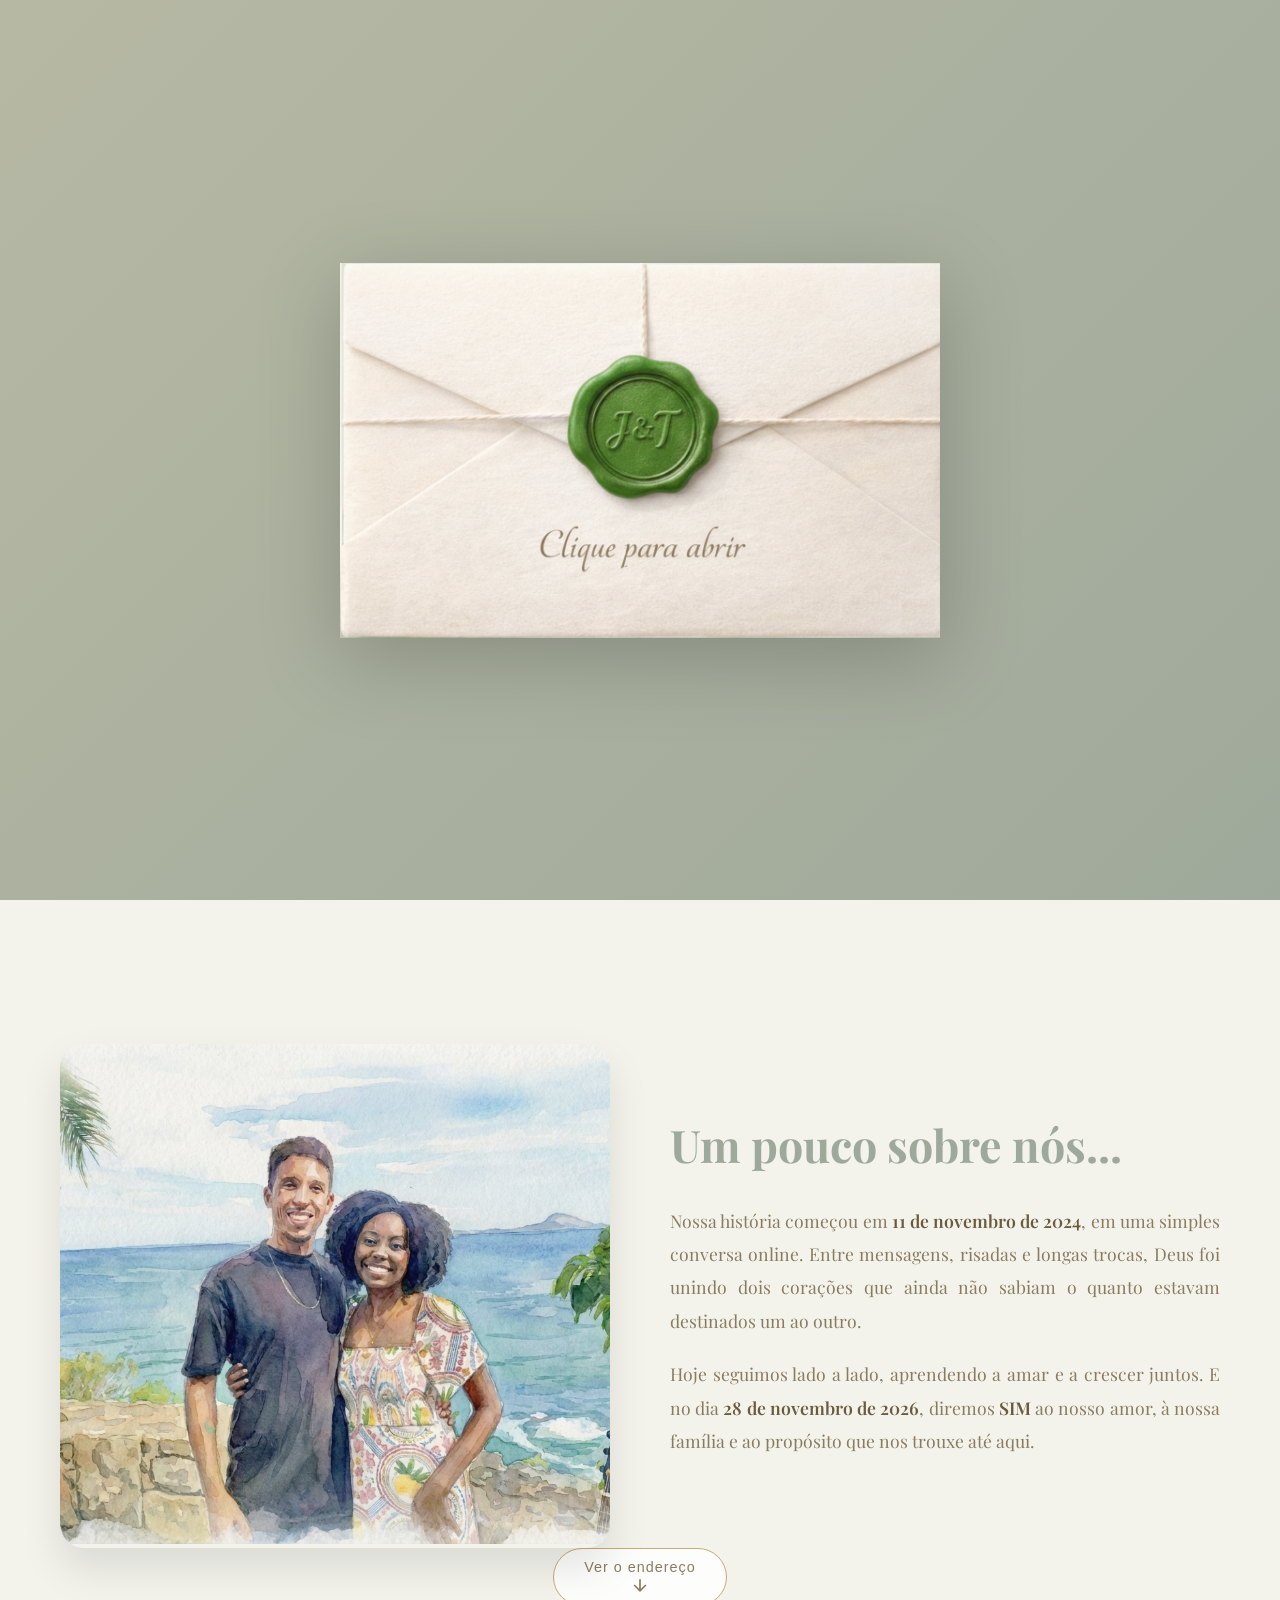
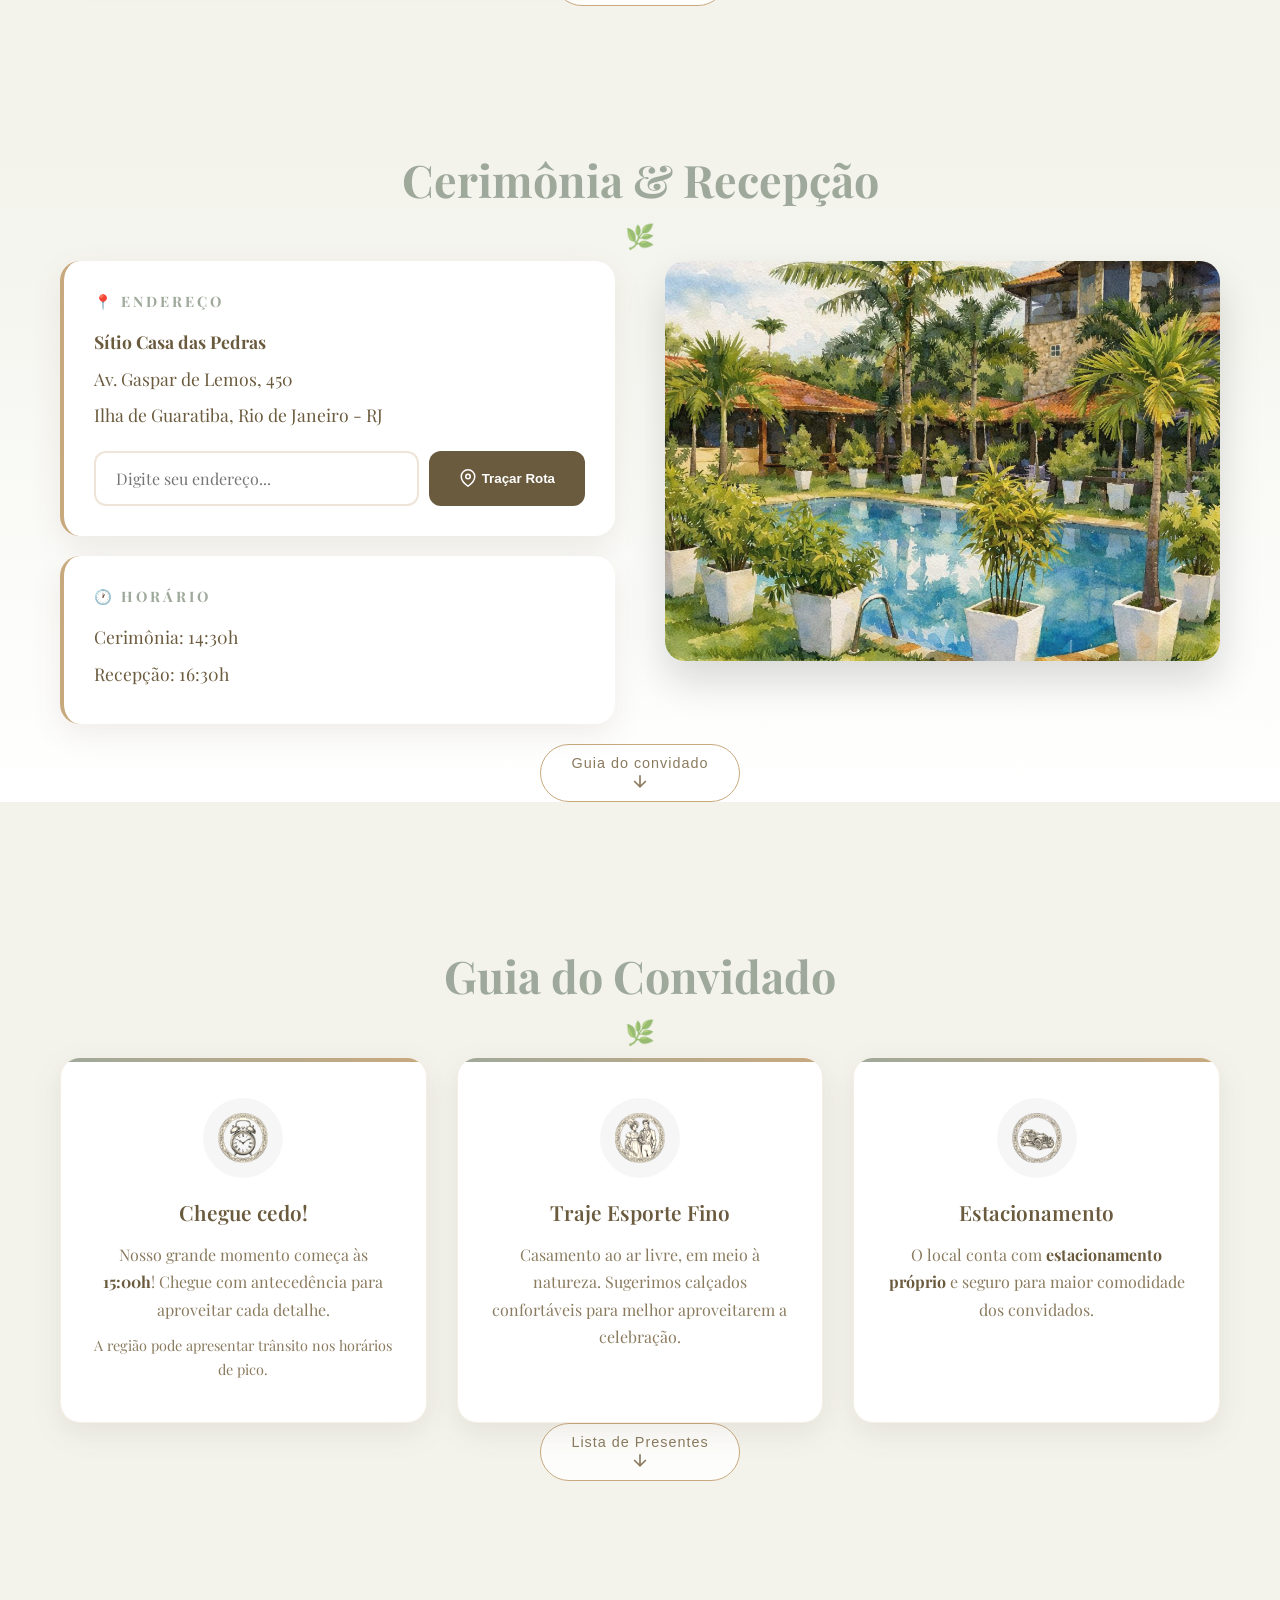
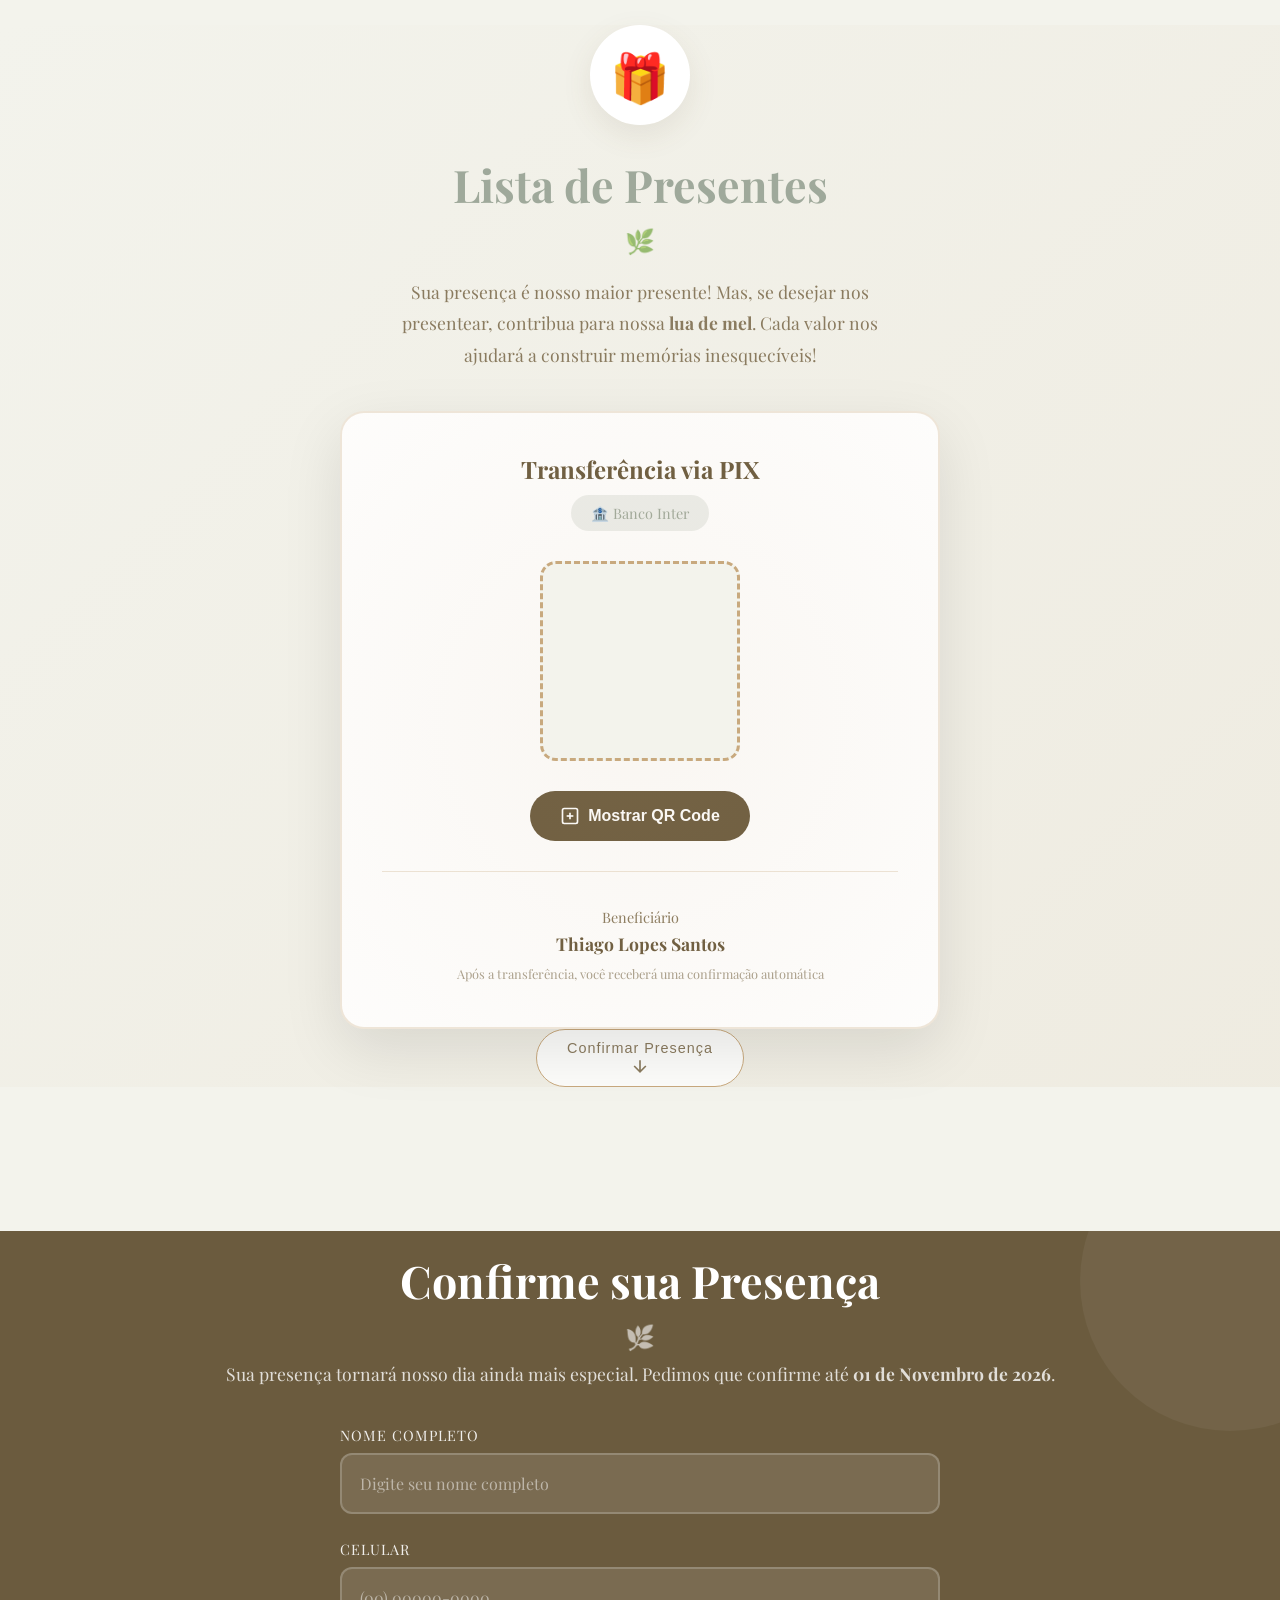
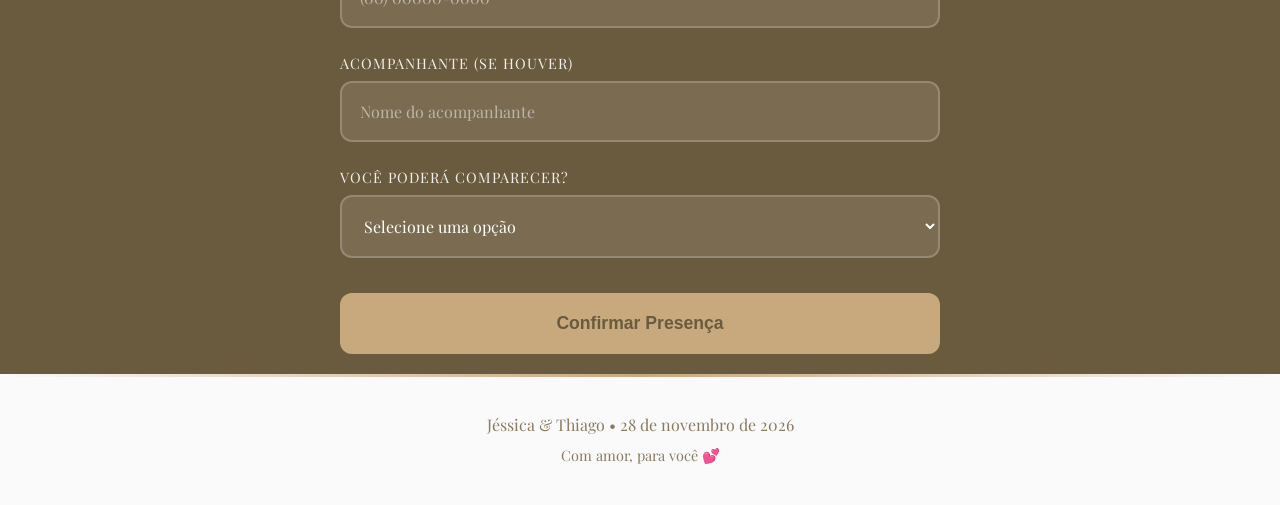
==== commit 865f3c06: "Ajustando a responsividade" ====
--- a/index.html
+++ b/index.html
@@ -305,8 +305,8 @@
                 </div>
 
                 <div class="form-group">
-                    <label>E-mail</label>
-                    <input type="email" placeholder="seu@email.com" required>
+                    <label>Celular</label>
+                    <input type="tel" placeholder="(00) 00000-0000" required>
                 </div>
 
                 <div class="form-group">
--- a/style.css
+++ b/style.css
@@ -344,6 +344,7 @@
     display: grid;
     grid-template-columns: 1fr 1fr;
     gap: 60px;
+    padding: 0 20px;
     align-items: center;
 }
 
@@ -410,6 +411,7 @@
     display: grid;
     grid-template-columns: 1fr 1fr;
     gap: 50px;
+    padding: 0 20px;
     align-items: start;
 }
 
@@ -499,6 +501,7 @@
     display: grid;
     grid-template-columns: repeat(3, 1fr);
     gap: 30px;
+    padding: 0 20px;
 }
 
 .item-manual {
@@ -792,6 +795,7 @@
     margin: 0 auto;
     display: flex;
     flex-direction: column;
+    text-align: center;
     gap: 25px;
 }
 
@@ -908,10 +912,6 @@
     .lista-ilustrada {
         grid-template-columns: 1fr;
     }
-
-    .floral-corner {
-        display: none;
-    }
 }
 
 @media (max-width: 768px) {
@@ -924,7 +924,11 @@
         width: 120px;
         height: 120px;
     }
-
+    
+    .home {
+        padding: 0;
+    }
+    
     .hero {
         margin-top: -80px;
     }
@@ -946,6 +950,14 @@
         padding: 60px 20px;
     }
 
+    .route-box {
+        flex-direction: column;
+        align-items: center;
+    }
+    .route-box button,
+    .route-box input {
+        width: 100%;
+    }
     .pix-card {
         padding: 30px 20px;
     }
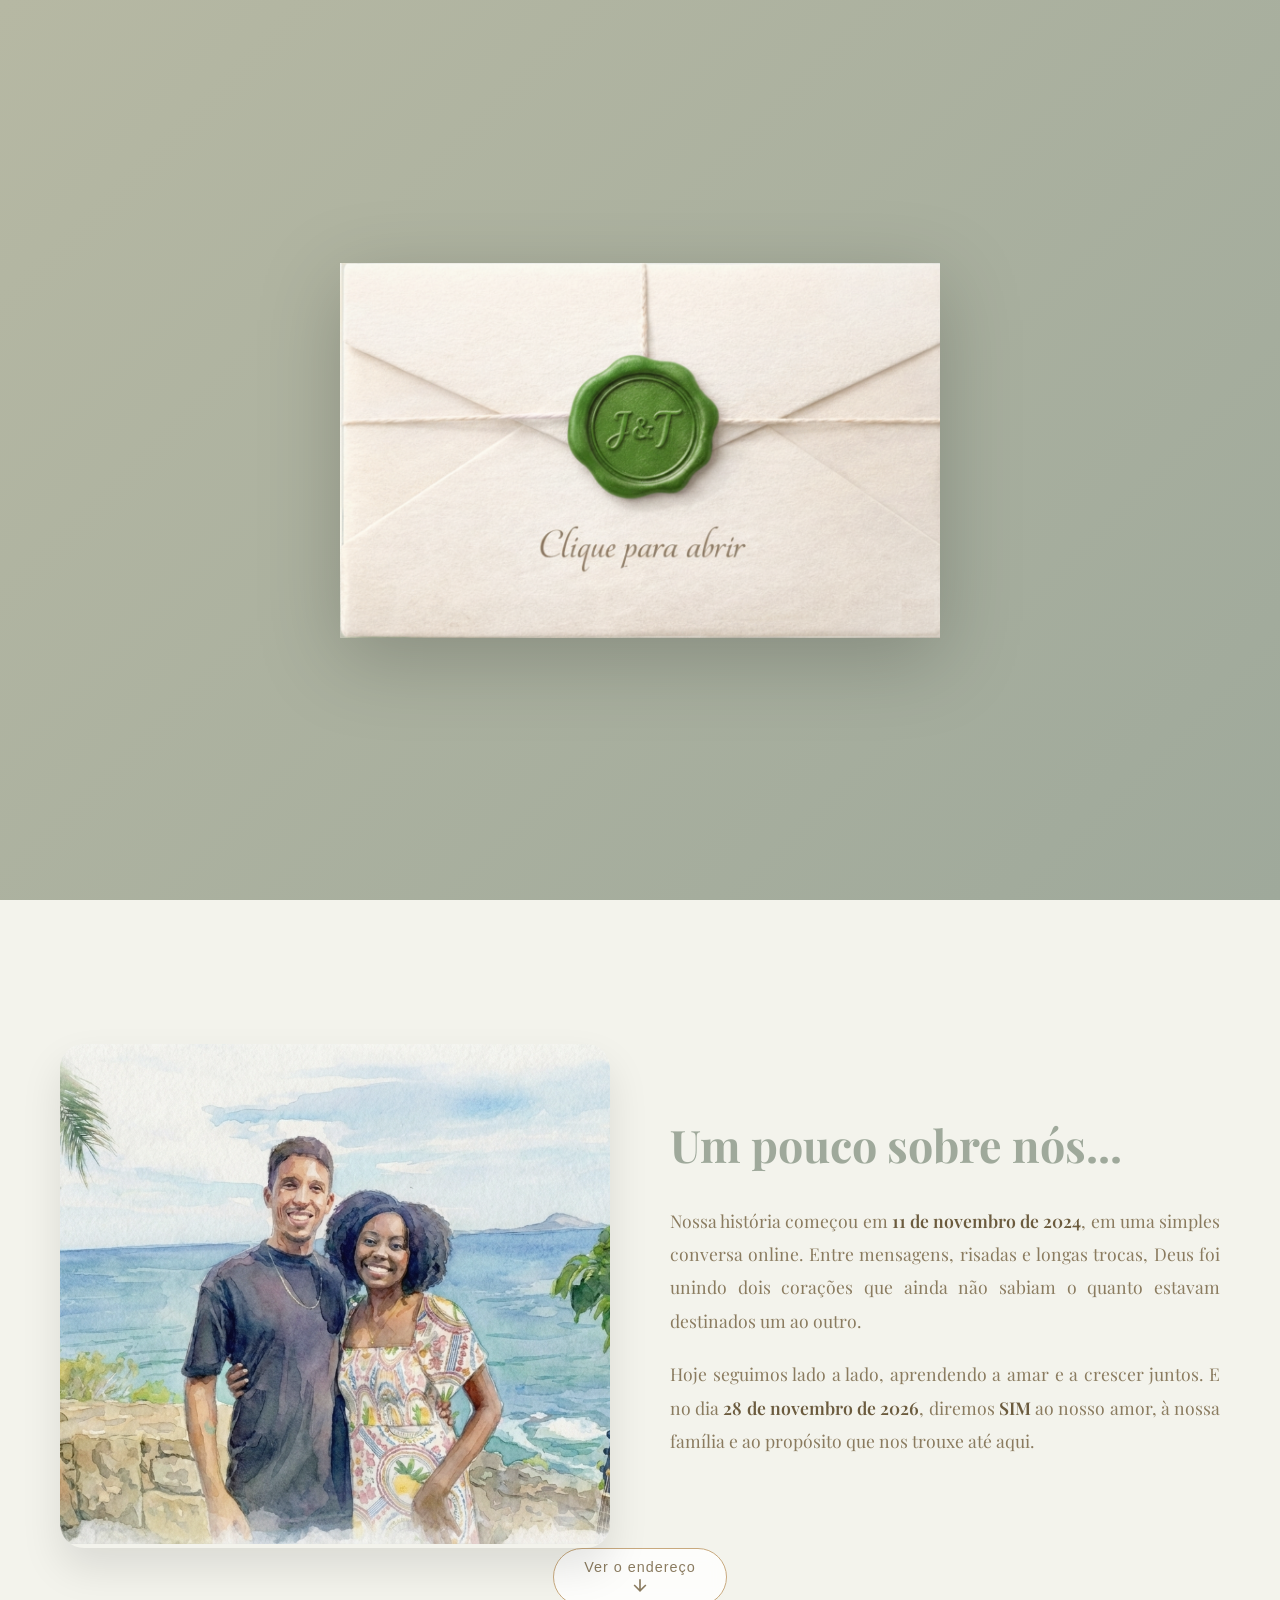
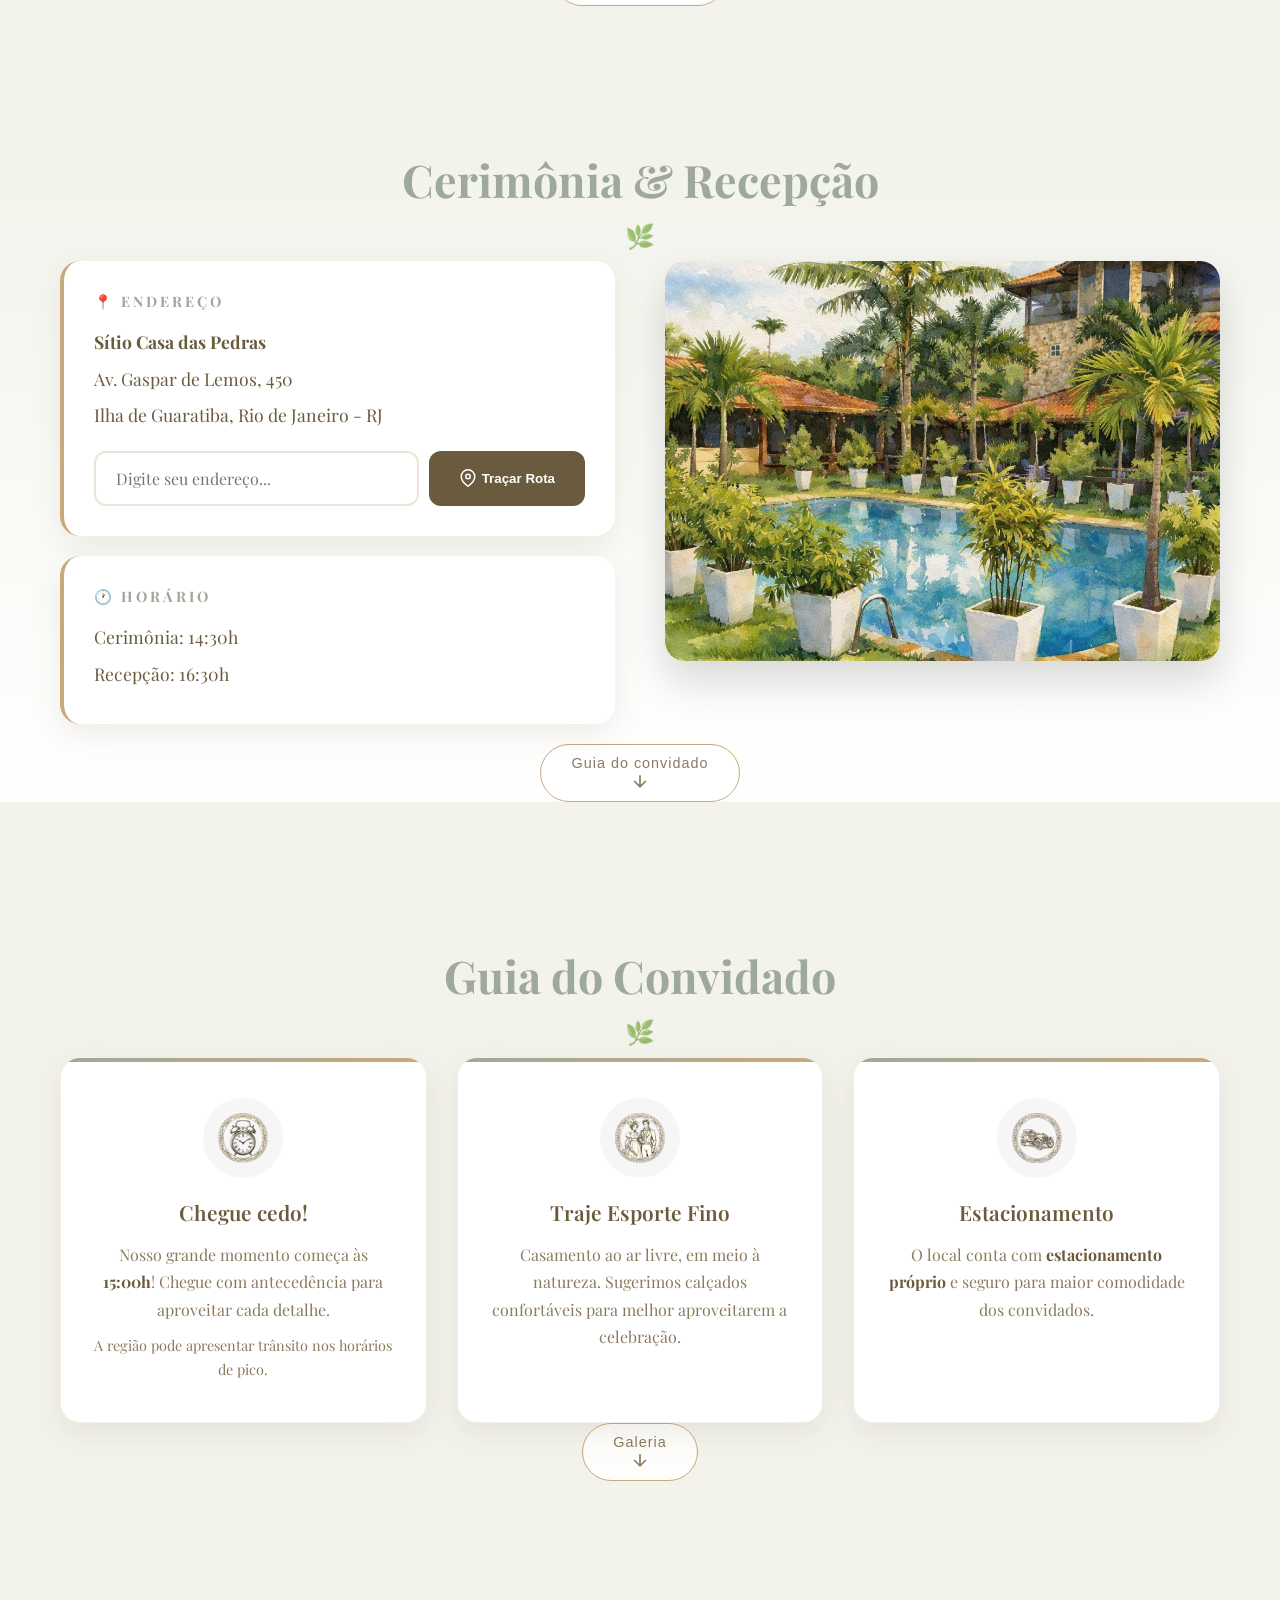
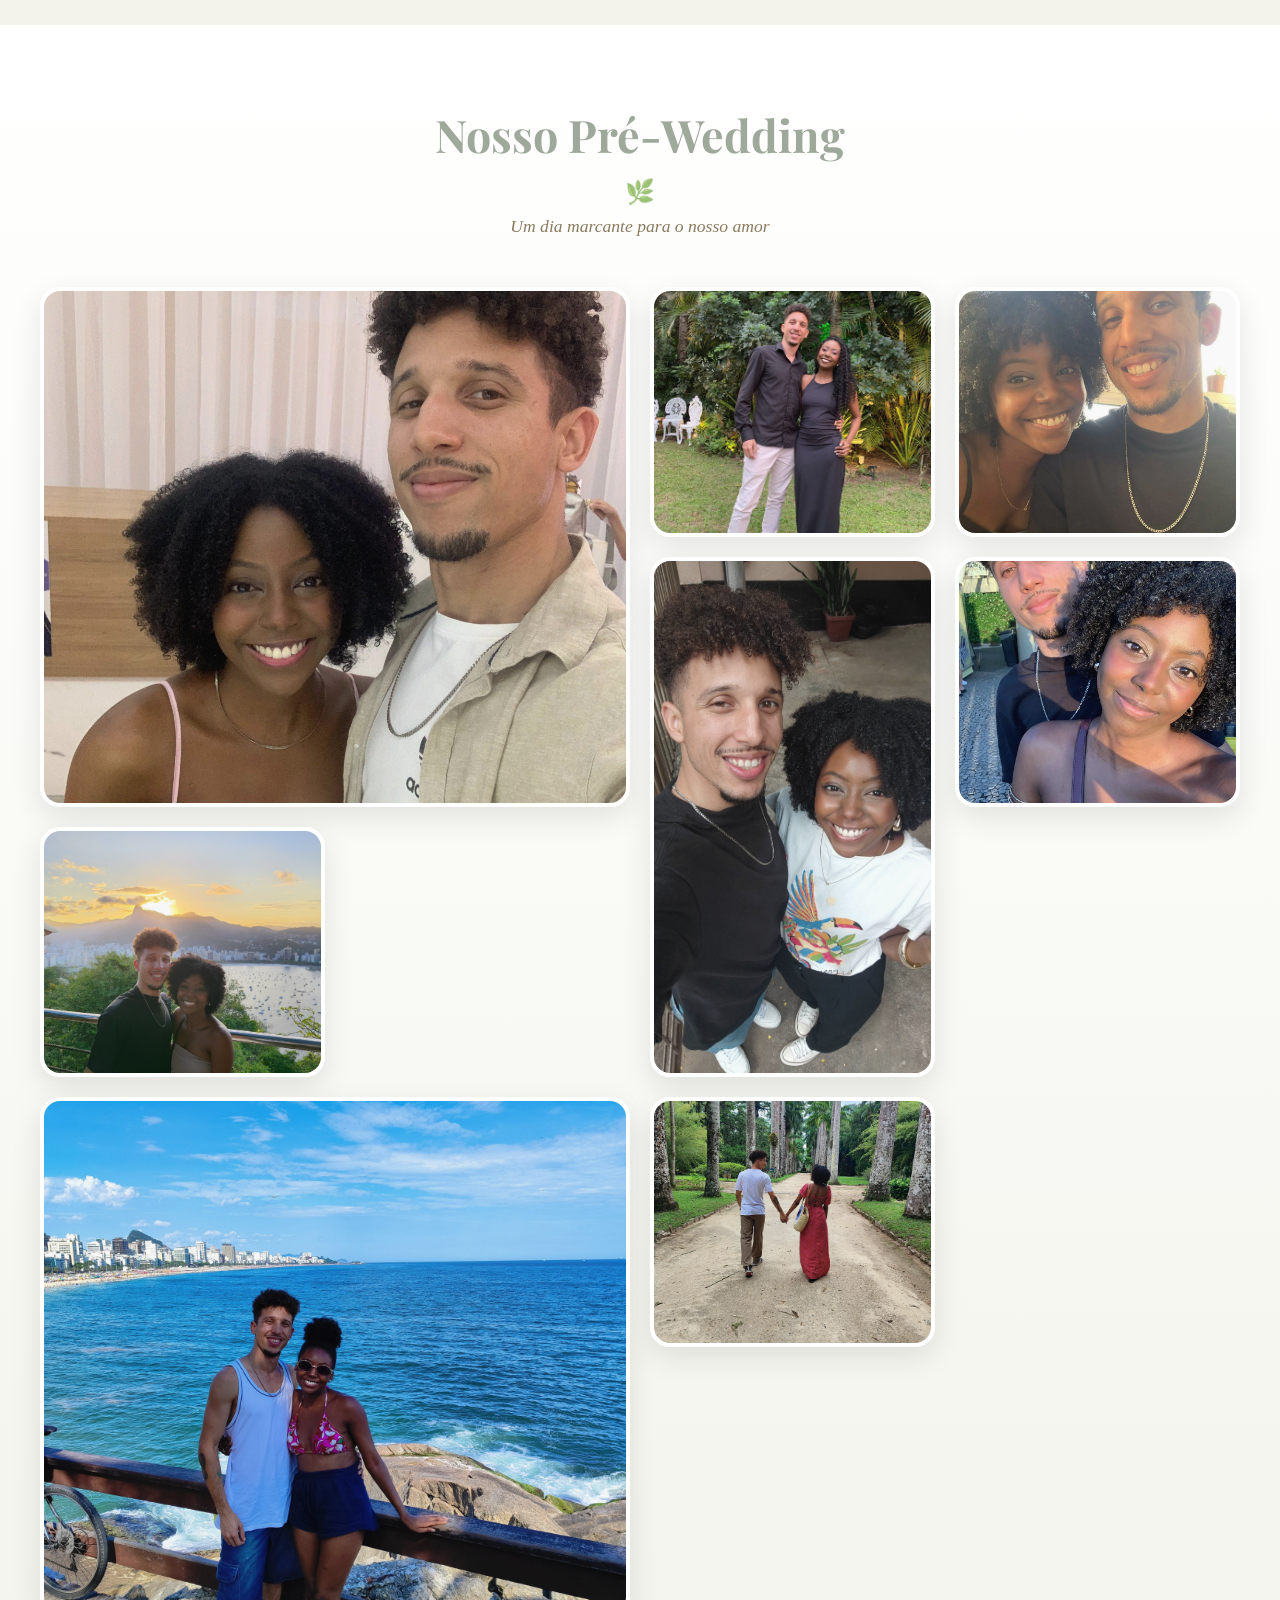
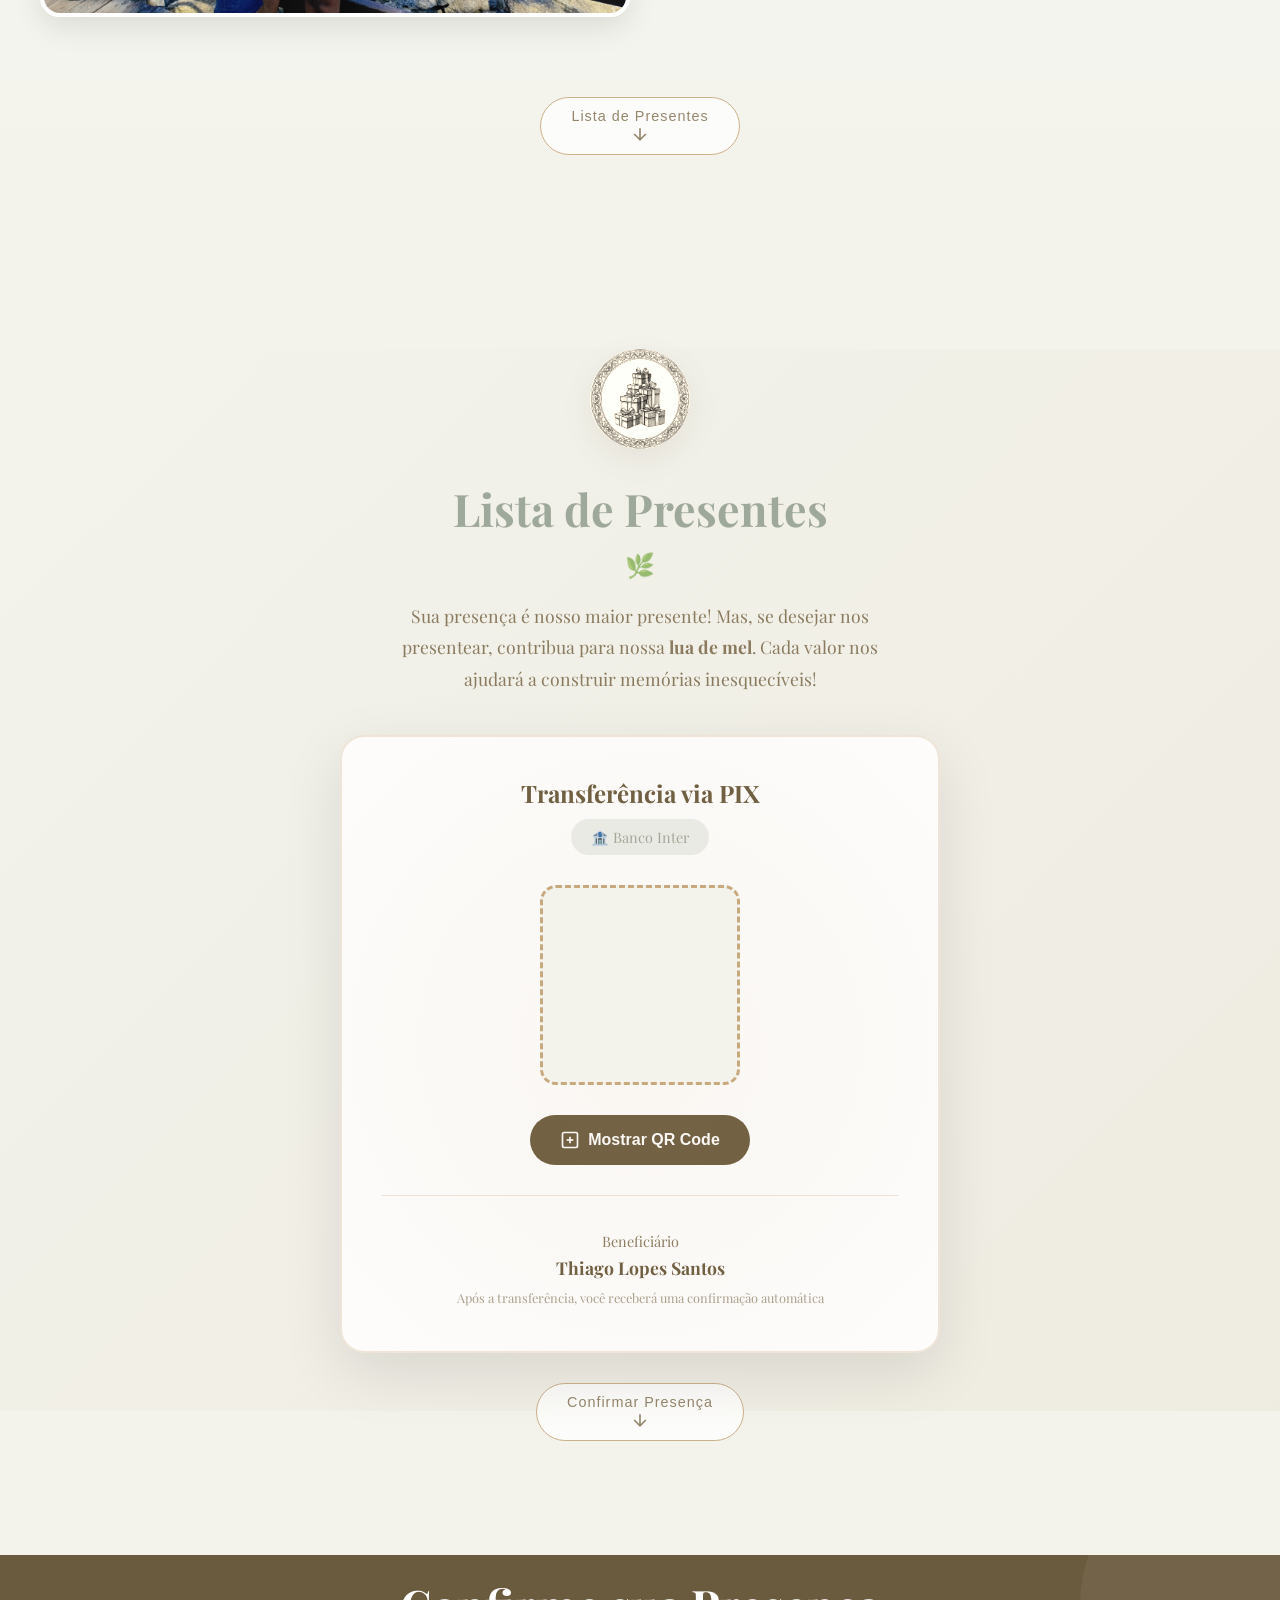
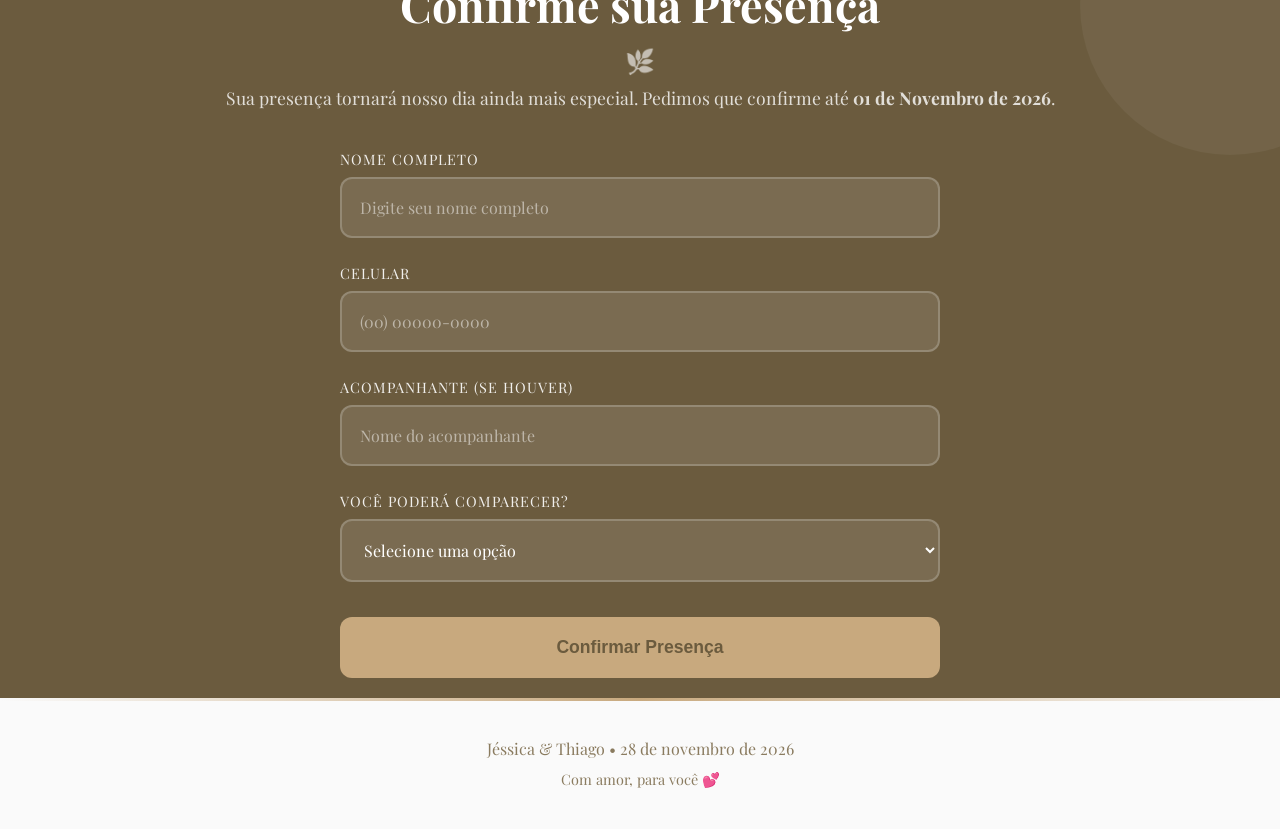
==== commit 162a983c: "Adição da section Galeria" ====
--- a/index.html
+++ b/index.html
@@ -207,7 +207,7 @@
         </div>
         
         <button class="scroll-indicator reveal delay-3" data-scroll="next" aria-label="Descer">
-            <span>Lista de Presentes</span>
+            <span>Galeria</span>
             <svg width="20" height="20" viewBox="0 0 24 24" fill="none" stroke="currentColor" stroke-width="2">
                 <path d="M12 5v14M19 12l-7 7-7-7"/>
             </svg>
@@ -216,13 +216,101 @@
 
     <div class="floral-divider"></div>
 
+    <!-- Galeria Pré-Wedding -->
+    <section class="gallery-section">
+        <!-- <div class="floral-corner top-left"></div> -->
+        
+        <div class="container">
+            <h2 class="reveal">Nosso Pré-Wedding</h2>
+            <p class="gallery-subtitle reveal delay-1">
+                Um dia marcante para o nosso amor
+            </p>
+
+            <div class="gallery-grid reveal delay-2">
+                <!-- Foto 1 - Grande -->
+                <div class="gallery-item large" onclick="openLightbox(0)">
+                    <img src="images/J&T1.jpg" alt="Pré-wedding Jéssica e Thiago - Foto 1">
+                    <div class="gallery-overlay">
+                        <span class="gallery-icon">🔍</span>
+                        <p>Ver foto</p>
+                    </div>
+                </div>
+
+                <!-- Foto 2 -->
+                <div class="gallery-item" onclick="openLightbox(1)">
+                    <img src="images/J&T2.jpg" alt="Pré-wedding Jéssica e Thiago - Foto 2">
+                    <div class="gallery-overlay">
+                        <span class="gallery-icon">🔍</span>
+                    </div>
+                </div>
+
+                <!-- Foto 3 -->
+                <div class="gallery-item" onclick="openLightbox(2)">
+                    <img src="images/J&T3.jpg" alt="Pré-wedding Jéssica e Thiago - Foto 3">
+                    <div class="gallery-overlay">
+                        <span class="gallery-icon">🔍</span>
+                    </div>
+                </div>
+
+                <!-- Foto 4 - Vertical -->
+                <div class="gallery-item vertical" onclick="openLightbox(3)">
+                    <img src="images/J&T4.jpg" alt="Pré-wedding Jéssica e Thiago - Foto 4">
+                    <div class="gallery-overlay">
+                        <span class="gallery-icon">🔍</span>
+                    </div>
+                </div>
+
+                <!-- Foto 5 -->
+                <div class="gallery-item" onclick="openLightbox(4)">
+                    <img src="images/J&T5.jpg" alt="Pré-wedding Jéssica e Thiago - Foto 5">
+                    <div class="gallery-overlay">
+                        <span class="gallery-icon">🔍</span>
+                    </div>
+                </div>
+
+                <!-- Foto 6 -->
+                <div class="gallery-item" onclick="openLightbox(5)">
+                    <img src="images/J&T6.jpg" alt="Pré-wedding Jéssica e Thiago - Foto 6">
+                    <div class="gallery-overlay">
+                        <span class="gallery-icon">🔍</span>
+                    </div>
+                </div>
+
+                <!-- Foto 7 - Grande -->
+                <div class="gallery-item large" onclick="openLightbox(6)">
+                    <img src="images/J&T7.jpg" alt="Pré-wedding Jéssica e Thiago - Foto 7">
+                    <div class="gallery-overlay">
+                        <span class="gallery-icon">🔍</span>
+                        <p>Ver foto</p>
+                    </div>
+                </div>
+
+                <!-- Foto 8 -->
+                <div class="gallery-item" onclick="openLightbox(7)">
+                    <img src="images/J&T8.jpg" alt="Pré-wedding Jéssica e Thiago - Foto 8">
+                    <div class="gallery-overlay">
+                        <span class="gallery-icon">🔍</span>
+                    </div>
+                </div>
+            </div>
+
+            <button class="scroll-indicator reveal delay-3" data-scroll="next" aria-label="Descer">
+                <span>Lista de Presentes</span>
+                <svg width="20" height="20" viewBox="0 0 24 24" fill="none" stroke="currentColor" stroke-width="2">
+                    <path d="M12 5v14M19 12l-7 7-7-7"/>
+                </svg>
+            </button>
+        </div>
+        
+                
+    </section>
+
+    <div class="floral-divider"></div>
+    
     <!-- Presentes Melhorado -->
-    <section class="gifts">
-        <!-- <div class="floral-corner top-right"></div> -->
-        <!-- <div class="floral-corner bottom-left"></div> -->
-        
+    <section class="gifts">        
         <div class="container gifts-container">
-            <div class="gifts-icon">🎁</div>
+            <div class="gifts-icon"><img src="images/gift.png" alt=""></div>
             <h2>Lista de Presentes</h2>
             <p>
                 Sua presença é nosso maior presente! Mas, se desejar nos presentear, 
--- a/style.css
+++ b/style.css
@@ -569,7 +569,294 @@
 }
 
 /* =========================
-    PRESENTES MELHORADO
+    GALERIA PRÉ-WEDDING
+========================= */
+.gallery-section {
+    background: linear-gradient(to bottom, var(--white), var(--bg-cream));
+    position: relative;
+    padding: 80px 20px;
+}
+
+.gallery-section .container {
+    max-width: 1200px;
+    margin: 0 auto;
+}
+
+.gallery-subtitle {
+    text-align: center;
+    color: var(--primary-light);
+    font-size: 1.1rem;
+    margin-bottom: 50px;
+    font-style: italic;
+}
+
+/* Grid da Galeria - Layout Masonry */
+.gallery-grid {
+    display: grid;
+    grid-template-columns: repeat(4, 1fr);
+    grid-auto-rows: 250px;
+    gap: 20px;
+    margin-bottom: 50px;
+}
+
+.gallery-item {
+    position: relative;
+    border-radius: 20px;
+    overflow: hidden;
+    cursor: pointer;
+    box-shadow: 0 10px 30px rgba(0,0,0,0.1);
+    transition: transform 0.4s, box-shadow 0.4s;
+    border: 4px solid var(--white);
+}
+
+.gallery-item:hover {
+    transform: translateY(-5px) scale(1.02);
+    box-shadow: 0 20px 40px rgba(0,0,0,0.2);
+}
+
+.gallery-item img {
+    width: 100%;
+    height: 100%;
+    object-fit: cover;
+    filter: saturate(0.9) contrast(0.95);
+    transition: transform 0.5s;
+}
+
+.gallery-item:hover img {
+    transform: scale(1.1);
+}
+
+/* Tamanhos especiais */
+.gallery-item.large {
+    grid-column: span 2;
+    grid-row: span 2;
+}
+
+.gallery-item.vertical {
+    grid-row: span 2;
+}
+
+/* Overlay */
+.gallery-overlay {
+    position: absolute;
+    inset: 0;
+    background: linear-gradient(to top, rgba(107, 91, 62, 0.8), transparent);
+    display: flex;
+    flex-direction: column;
+    align-items: center;
+    justify-content: flex-end;
+    padding: 30px;
+    opacity: 0;
+    transition: opacity 0.3s;
+}
+
+.gallery-item:hover .gallery-overlay {
+    opacity: 1;
+}
+
+.gallery-icon {
+    font-size: 2rem;
+    margin-bottom: 10px;
+}
+
+.gallery-overlay p {
+    color: var(--white);
+    font-size: 0.9rem;
+    letter-spacing: 2px;
+    text-transform: uppercase;
+}
+
+/* CTA Instagram */
+.gallery-cta {
+    text-align: center;
+    padding: 40px;
+    background: var(--white);
+    border-radius: 20px;
+    box-shadow: 0 10px 30px var(--shadow);
+    max-width: 500px;
+    margin: 0 auto;
+}
+
+.gallery-cta p {
+    color: var(--primary-light);
+    margin-bottom: 20px;
+    font-size: 1.1rem;
+}
+
+.btn-instagram {
+    display: inline-flex;
+    align-items: center;
+    gap: 10px;
+    padding: 15px 30px;
+    background: linear-gradient(45deg, #f09433 0%, #e6683c 25%, #dc2743 50%, #cc2366 75%, #bc1888 100%);
+    color: var(--white);
+    text-decoration: none;
+    border-radius: 50px;
+    font-weight: 600;
+    transition: transform 0.3s, box-shadow 0.3s;
+}
+
+.btn-instagram:hover {
+    transform: translateY(-3px);
+    box-shadow: 0 10px 20px rgba(220, 39, 67, 0.3);
+}
+
+/* =========================
+    LIGHTBOX
+========================= */
+.lightbox {
+    display: none;
+    position: fixed;
+    inset: 0;
+    background: rgba(0, 0, 0, 0.95);
+    z-index: 9999;
+    justify-content: center;
+    align-items: center;
+    padding: 20px;
+    backdrop-filter: blur(10px);
+}
+
+.lightbox.active {
+    display: flex;
+    animation: fadeIn 0.3s;
+}
+
+@keyframes fadeIn {
+    from { opacity: 0; }
+    to { opacity: 1; }
+}
+
+.lightbox-close {
+    position: absolute;
+    top: 30px;
+    right: 30px;
+    width: 50px;
+    height: 50px;
+    background: rgba(255,255,255,0.1);
+    border: none;
+    border-radius: 50%;
+    color: var(--white);
+    font-size: 1.5rem;
+    cursor: pointer;
+    display: flex;
+    align-items: center;
+    justify-content: center;
+    transition: background 0.3s;
+    z-index: 10;
+}
+
+.lightbox-close:hover {
+    background: rgba(255,255,255,0.2);
+}
+
+.lightbox-nav {
+    position: absolute;
+    top: 50%;
+    transform: translateY(-50%);
+    width: 60px;
+    height: 60px;
+    background: rgba(255,255,255,0.1);
+    border: none;
+    border-radius: 50%;
+    color: var(--white);
+    cursor: pointer;
+    display: flex;
+    align-items: center;
+    justify-content: center;
+    transition: background 0.3s, transform 0.3s;
+    z-index: 10;
+}
+
+.lightbox-nav:hover {
+    background: rgba(255,255,255,0.2);
+    transform: translateY(-50%) scale(1.1);
+}
+
+.lightbox-nav.prev {
+    left: 30px;
+}
+
+.lightbox-nav.next {
+    right: 30px;
+}
+
+.lightbox-content {
+    max-width: 90%;
+    max-height: 90%;
+    text-align: center;
+}
+
+.lightbox-content img {
+    max-width: 100%;
+    max-height: 80vh;
+    border-radius: 10px;
+    box-shadow: 0 20px 60px rgba(0,0,0,0.5);
+    border: 5px solid var(--white);
+}
+
+.lightbox-caption {
+    margin-top: 20px;
+    color: var(--white);
+}
+
+.lightbox-caption p:first-child {
+    font-size: 0.9rem;
+    opacity: 0.7;
+    margin-bottom: 5px;
+}
+
+.lightbox-caption p:last-child {
+    font-size: 1.2rem;
+    font-family: 'Cormorant Garamond', serif;
+    font-style: italic;
+}
+
+/* Responsividade Galeria */
+@media (max-width: 968px) {
+    .gallery-grid {
+        grid-template-columns: repeat(2, 1fr);
+        grid-auto-rows: 200px;
+    }
+    
+    .gallery-item.large {
+        grid-column: span 2;
+        grid-row: span 2;
+    }
+}
+
+@media (max-width: 768px) {
+    .gallery-grid {
+        grid-template-columns: 1fr;
+        grid-auto-rows: 300px;
+    }
+    
+    .gallery-item.large,
+    .gallery-item.vertical {
+        grid-column: span 1;
+        grid-row: span 1;
+    }
+    
+    .lightbox-nav {
+        width: 45px;
+        height: 45px;
+    }
+    
+    .lightbox-nav.prev {
+        left: 10px;
+    }
+    
+    .lightbox-nav.next {
+        right: 10px;
+    }
+    
+    .lightbox-close {
+        top: 15px;
+        right: 15px;
+    }
+}
+
+/* =========================
+    PRESENTES 
 ========================= */
 .gifts {
     background: linear-gradient(135deg, var(--bg-cream) 0%, rgba(200, 169, 126, 0.1) 100%);
@@ -584,7 +871,7 @@
     position: relative;
 }
 
-.gifts-icon {
+.gifts-icon img {
     width: 100px;
     height: 100px;
     margin: 0 auto 30px;
@@ -594,6 +881,7 @@
     align-items: center;
     justify-content: center;
     box-shadow: 0 10px 30px var(--shadow);
+    filter: sepia(0.3);
     font-size: 3rem;
 }
 
